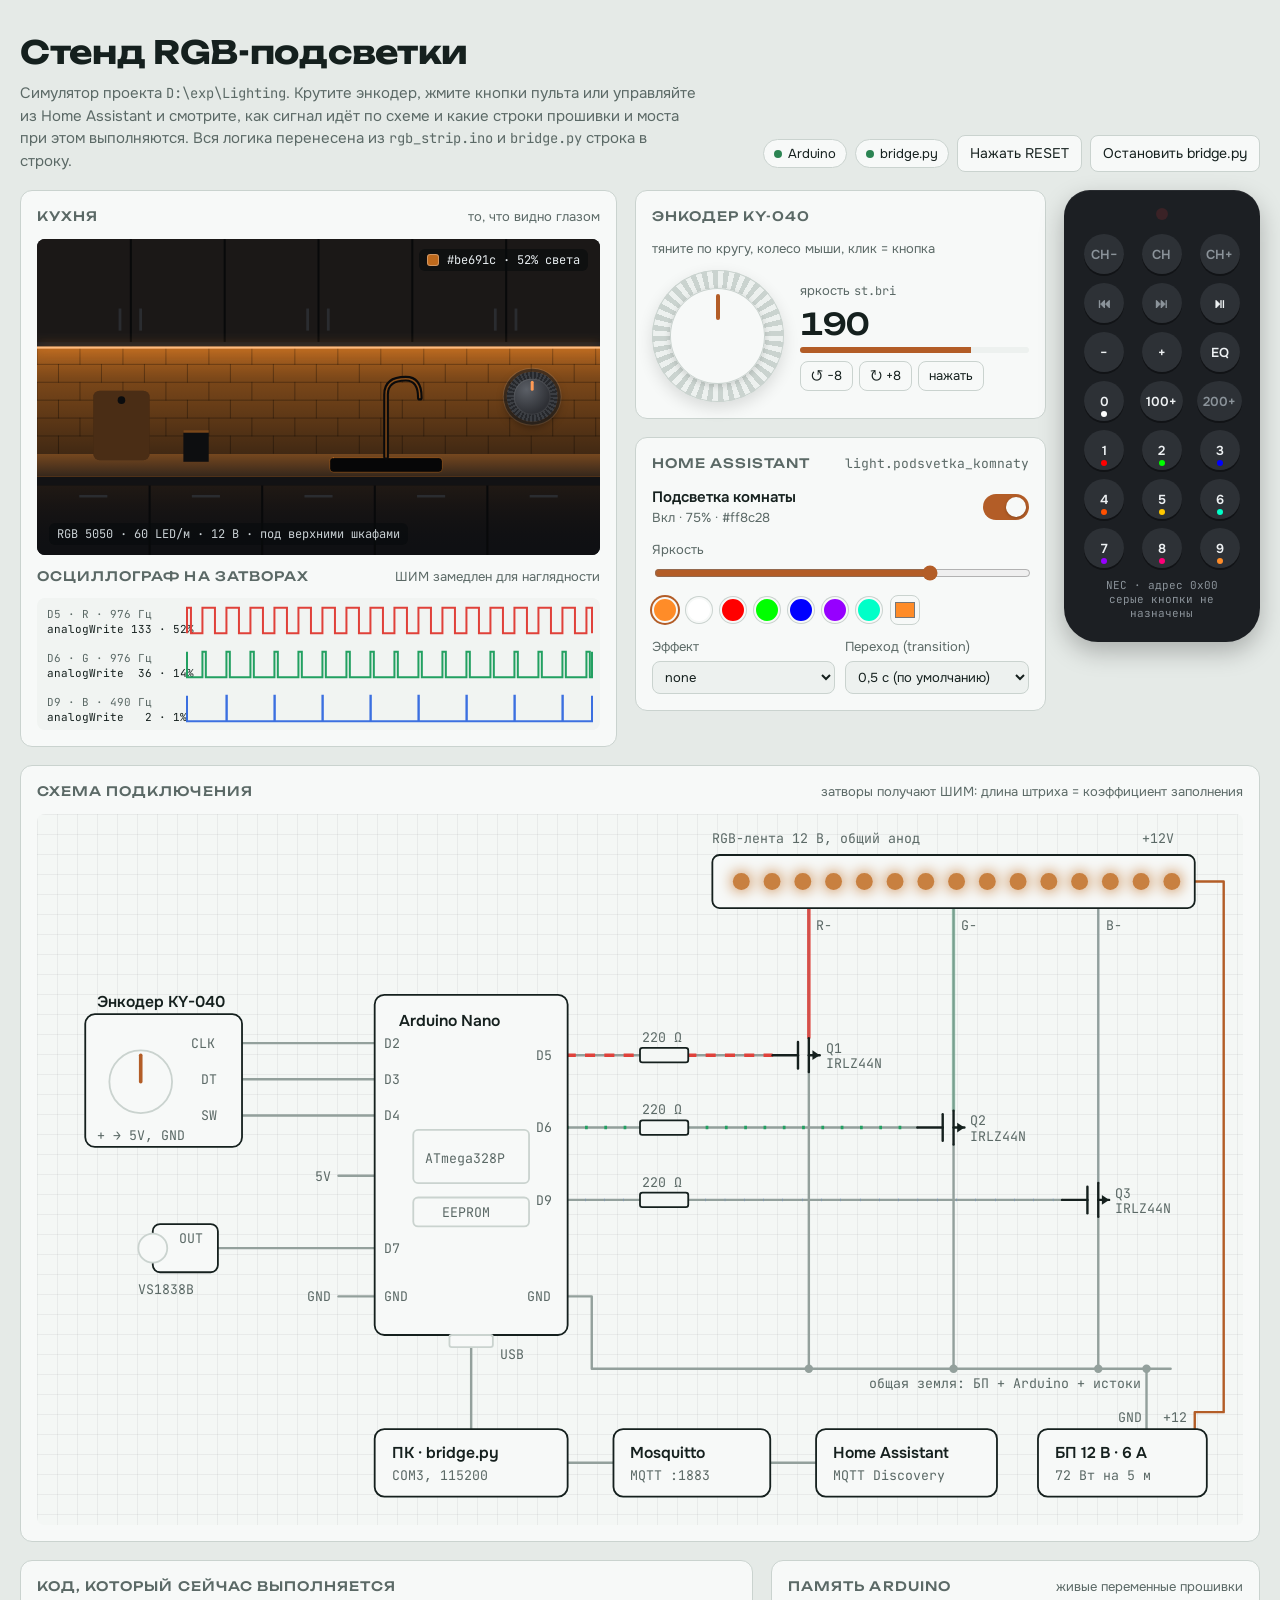
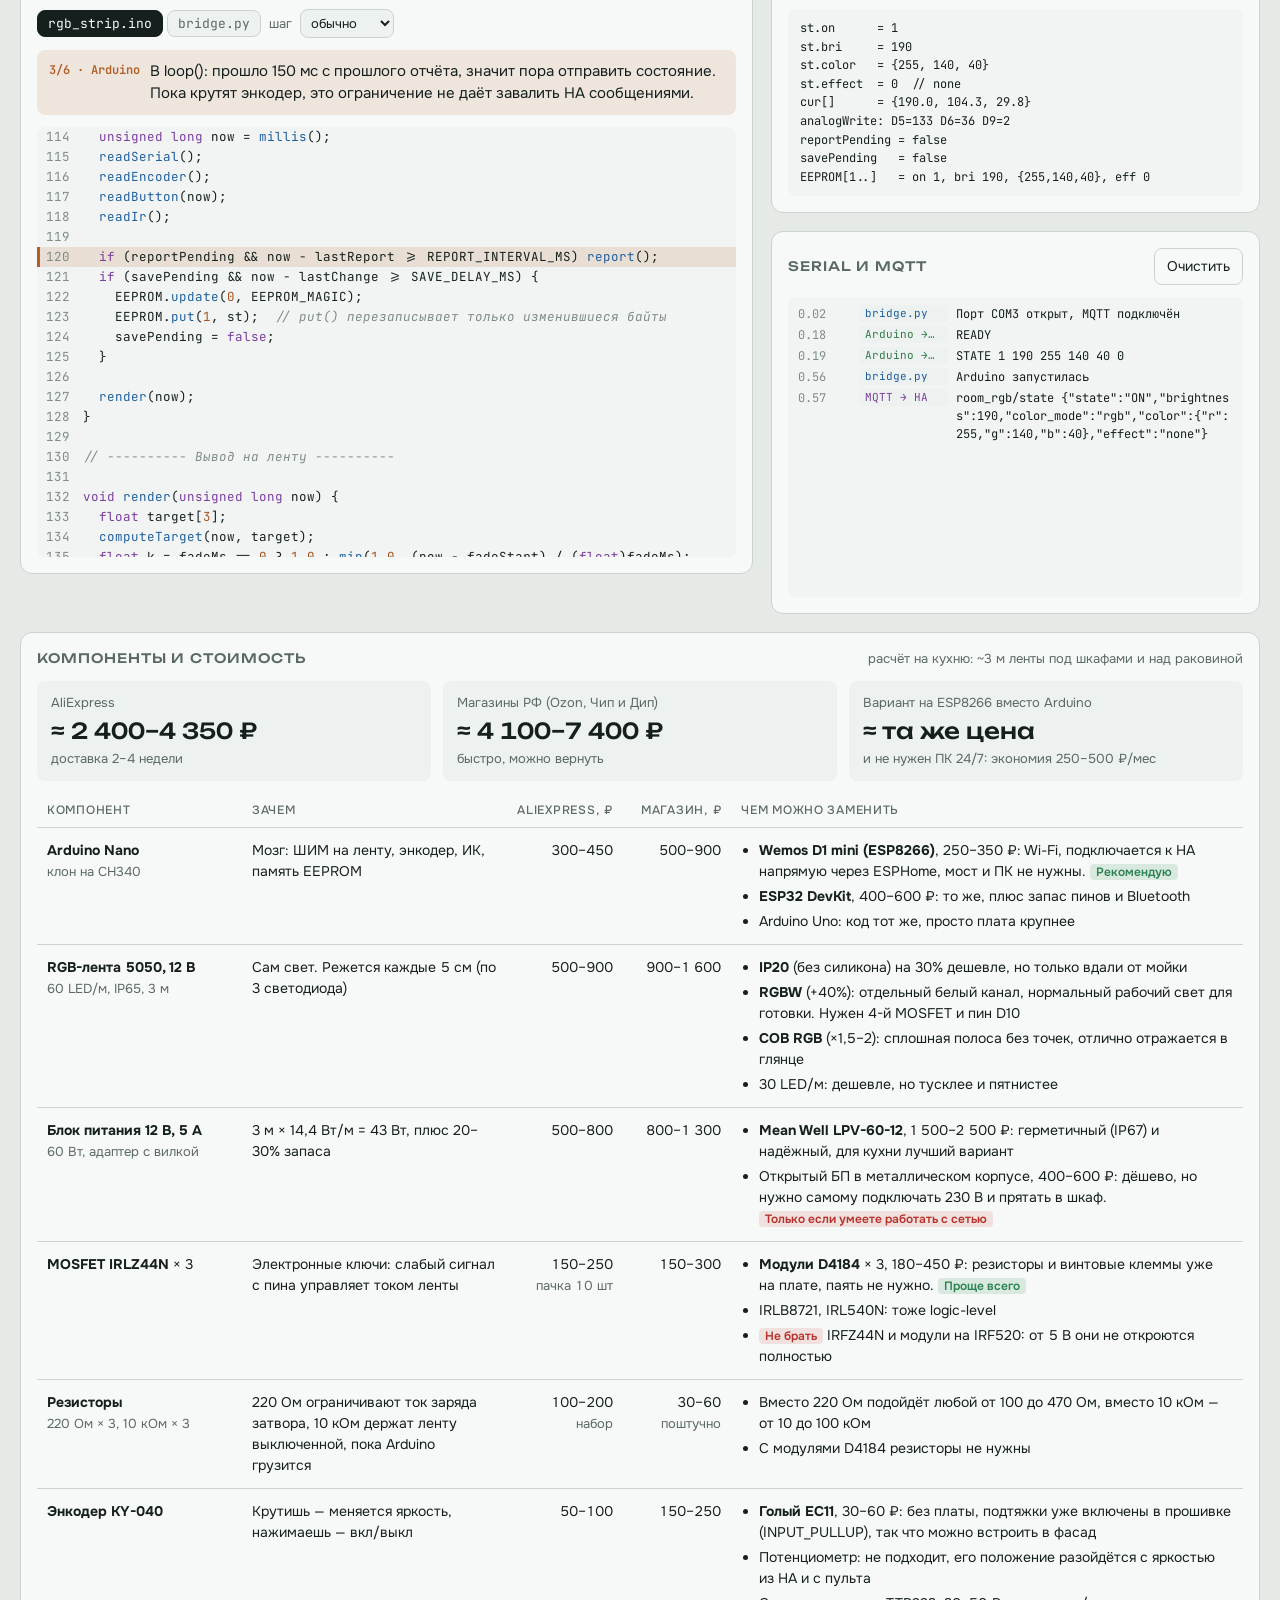
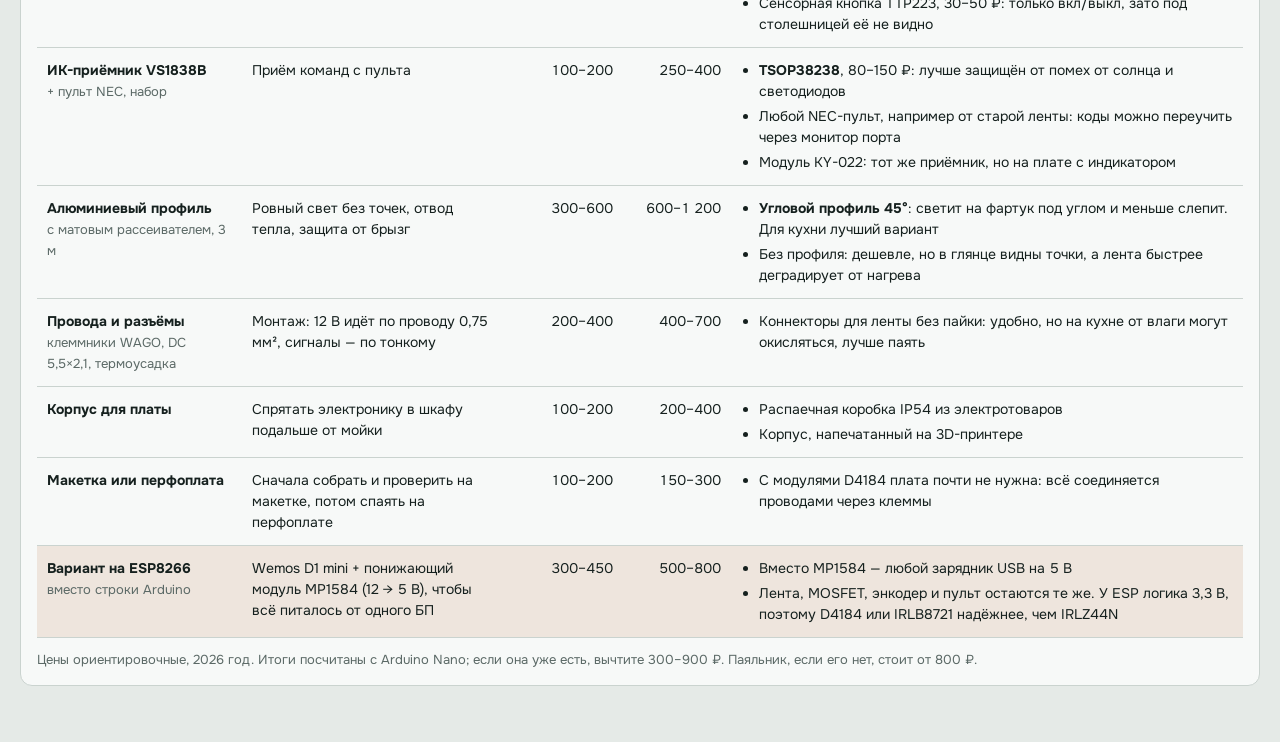
==== docs/index.html @ 3b1596ba "RGB-подсветка кухни: прошивка Arduino, мост в Home Assistant и симулятор - firmware/rgb_strip: 12V R" ====
<!doctype html>
<html lang="ru">
<head>
<meta charset="utf-8">
<meta name="viewport" content="width=device-width, initial-scale=1, viewport-fit=cover">
<meta name="description" content="Интерактивный симулятор: крутите энкодер, жмите ИК-пульт и управляйте из Home Assistant, а на схеме и в коде Arduino видно, что происходит.">
<meta property="og:type" content="website">
<meta property="og:site_name" content="Home Lighting">
<meta property="og:title" content="Стенд RGB-подсветки кухни">
<meta property="og:description" content="Интерактивный симулятор: крутите энкодер, жмите ИК-пульт и управляйте из Home Assistant, а на схеме и в коде Arduino видно, что происходит.">
<meta property="og:url" content="https://j0k.github.io/Home_Lighting/">
<meta property="og:image" content="https://j0k.github.io/Home_Lighting/preview.png">
<meta property="og:image:width" content="1200">
<meta property="og:image:height" content="630">
<meta property="og:locale" content="ru_RU">
<meta name="twitter:card" content="summary_large_image">
<meta name="twitter:image" content="https://j0k.github.io/Home_Lighting/preview.png">
<link rel="icon" href="data:image/svg+xml,%3Csvg xmlns='http://www.w3.org/2000/svg' viewBox='0 0 32 32'%3E%3Crect width='32' height='32' rx='7' fill='%23131417'/%3E%3Crect x='4' y='13' width='24' height='4' rx='2' fill='%23ff9a55'/%3E%3C/svg%3E">
<style>
  html { color-scheme: light dark; }
  body { margin: 0; }
  img { max-width: 100%; }
  [hidden] { display: none !important; }
</style>
<title>Стенд RGB-подсветки</title>
<link rel="preconnect" href="https://fonts.googleapis.com">
<link rel="preconnect" href="https://fonts.gstatic.com" crossorigin>
<link rel="stylesheet" href="https://fonts.googleapis.com/css2?family=Unbounded:wght@500;700&family=Onest:wght@400;500;600&family=JetBrains+Mono:wght@400;600&display=swap">
<style>
:root {
  --bg: #E5EAE7; --surface: #F7F9F8; --surface-2: #EDF1EF; --ink: #15201E; --muted: #5B6966;
  --line: #CAD3CF; --accent: #B35D27; --accent-soft: rgba(179, 93, 39, .13); --wire: #93A09C;
  --sch-bg: #F4F7F5; --grid: rgba(21, 32, 30, .055); --code-bg: #F1F4F2; --hl: rgba(179, 93, 39, .15);
  --ok: #2B8452; --bad: #B8322C;
  --t-k: #7A3E9D; --t-s: #2F7A4A; --t-n: #A5541F; --t-c: #7F8C89; --t-f: #1F5F9E; --t-p: #9C3D6B;
  --r: #E0413A; --g: #22A061; --b: #3B6FE0;
  --display: "Unbounded", "Segoe UI", system-ui, sans-serif;
  --body: "Onest", "Segoe UI", system-ui, sans-serif;
  --mono: "JetBrains Mono", "Cascadia Mono", Consolas, monospace;
}
@media (prefers-color-scheme: dark) {
  :root:not([data-theme="light"]) {
    --bg: #0C1211; --surface: #131B1A; --surface-2: #19231F; --ink: #DCE6E3; --muted: #8B9A96;
    --line: #26322F; --accent: #E38B51; --accent-soft: rgba(227, 139, 81, .15); --wire: #55635F;
    --sch-bg: #101716; --grid: rgba(220, 230, 227, .045); --code-bg: #0E1514; --hl: rgba(227, 139, 81, .17);
    --ok: #4CC17F; --bad: #F06A60;
    --t-k: #C792EA; --t-s: #9CCB8A; --t-n: #F0A36B; --t-c: #6B7A76; --t-f: #82AAFF; --t-p: #E88AB4;
  }
}
:root[data-theme="dark"] {
  --bg: #0C1211; --surface: #131B1A; --surface-2: #19231F; --ink: #DCE6E3; --muted: #8B9A96;
  --line: #26322F; --accent: #E38B51; --accent-soft: rgba(227, 139, 81, .15); --wire: #55635F;
  --sch-bg: #101716; --grid: rgba(220, 230, 227, .045); --code-bg: #0E1514; --hl: rgba(227, 139, 81, .17);
  --ok: #4CC17F; --bad: #F06A60;
  --t-k: #C792EA; --t-s: #9CCB8A; --t-n: #F0A36B; --t-c: #6B7A76; --t-f: #82AAFF; --t-p: #E88AB4;
}

* { box-sizing: border-box; }
body { background: var(--bg); color: var(--ink); font: 15px/1.5 var(--body); }
.wrap { max-width: 1320px; margin: 0 auto; padding-inline: 20px; padding-block: 28px 56px; display: grid; gap: 18px; }
h1, h2 { font-family: var(--display); font-weight: 700; margin: 0; text-wrap: balance; letter-spacing: -.01em; }
h1 { font-size: clamp(22px, 3vw, 32px); }
h2 { font-size: 13px; font-weight: 500; letter-spacing: .08em; text-transform: uppercase; color: var(--muted); }
p { margin: 0; }
code, .mono { font-family: var(--mono); font-size: .92em; }
button, select, input { font: inherit; color: inherit; }
:focus-visible { outline: 2px solid var(--accent); outline-offset: 2px; }

header.top { display: flex; flex-wrap: wrap; align-items: end; justify-content: space-between; gap: 14px 24px; }
header.top .lead { max-width: 68ch; color: var(--muted); margin-top: 6px; }
.toolbar { display: flex; flex-wrap: wrap; gap: 8px; align-items: center; }
.btn { background: var(--surface); border: 1px solid var(--line); border-radius: 8px; padding: 7px 12px; cursor: pointer; font-size: 14px; }
.btn:hover { border-color: var(--accent); }
.chip { display: inline-flex; align-items: center; gap: 6px; font-size: 13px; padding: 4px 10px; border-radius: 99px; background: var(--surface); border: 1px solid var(--line); }
.dot { width: 8px; height: 8px; border-radius: 50%; background: var(--ok); }
.chip.off .dot { background: var(--bad); }

.panel { background: var(--surface); border: 1px solid var(--line); border-radius: 12px; padding: 16px; display: grid; gap: 12px; align-content: start; min-width: 0; }
.panel-head { display: flex; justify-content: space-between; align-items: baseline; gap: 12px; flex-wrap: wrap; }
.hint { font-size: 13px; color: var(--muted); }

.row1 { display: grid; grid-template-columns: minmax(0, 1.45fr) minmax(0, 1fr) 196px; gap: 18px; align-items: start; }
.stack { display: grid; gap: 18px; min-width: 0; }

/* Комната */
.room { position: relative; border-radius: 8px; overflow: hidden; background: #0b0d10; aspect-ratio: 16 / 9; max-width: 100%; }
.room canvas { width: 100%; height: 100%; display: block; }
.room .tag { position: absolute; left: 12px; bottom: 10px; font: 12px var(--mono); color: #c9d0d4; background: rgba(8, 10, 12, .6); padding: 3px 8px; border-radius: 6px; }
.room .val { position: absolute; right: 12px; top: 10px; font: 12px var(--mono); color: #e7ecef; background: rgba(8, 10, 12, .6); padding: 3px 8px; border-radius: 6px; display: flex; gap: 8px; align-items: center; }
.room .sw { width: 12px; height: 12px; border-radius: 3px; border: 1px solid rgba(255,255,255,.3); }
.scope { width: 100%; height: 132px; display: block; border-radius: 8px; background: var(--code-bg); }

/* Энкодер */
.enc { display: grid; grid-template-columns: auto 1fr; gap: 16px; align-items: center; }
.knob { width: 132px; height: 132px; border-radius: 50%; position: relative; cursor: grab; touch-action: none; user-select: none;
  background: repeating-conic-gradient(from 0deg, var(--surface-2) 0 5deg, var(--line) 5deg 10deg);
  box-shadow: inset 0 0 0 1px var(--line), 0 6px 16px rgba(0,0,0,.12); }
.knob:active { cursor: grabbing; }
.knob .cap { position: absolute; inset: 14%; border-radius: 50%; background: var(--surface); box-shadow: inset 0 0 0 1px var(--line), 0 2px 6px rgba(0,0,0,.15); }
.knob .notch { position: absolute; left: 50%; top: 18%; width: 4px; height: 20%; margin-left: -2px; border-radius: 2px; background: var(--accent); }
.knob .rot { position: absolute; inset: 0; transition: transform 60ms linear; }
.knob.pressed .cap { transform: scale(.95); }
/* Ручка на сцене: металлическая, на фартуке справа */
.knob.scene { position: absolute; left: 88%; top: 50%; width: clamp(44px, 9%, 76px); height: auto; aspect-ratio: 1; transform: translate(-50%, -50%);
  background: repeating-conic-gradient(from 0deg, #3b3e43 0 5deg, #26282c 5deg 10deg);
  box-shadow: 0 0 0 3px rgba(12, 13, 15, .55), 0 0 0 4px rgba(255, 255, 255, .1), 0 4px 10px rgba(0, 0, 0, .5); }
.knob.scene .cap { background: radial-gradient(circle at 35% 30%, #5b5f66, #2e3035 70%); box-shadow: inset 0 0 0 1px rgba(255, 255, 255, .08); }
.knob.scene .notch { width: 3px; margin-left: -1.5px; background: #ff9a55; }
.knob.scene:hover { box-shadow: 0 0 0 3px rgba(12, 13, 15, .55), 0 0 0 4px rgba(255, 154, 85, .5), 0 4px 10px rgba(0, 0, 0, .5); }
.enc-read { display: grid; gap: 8px; }
.big { font-family: var(--display); font-size: 30px; font-weight: 500; font-variant-numeric: tabular-nums; line-height: 1; }
.bar { height: 6px; border-radius: 3px; background: var(--surface-2); overflow: hidden; }
.bar i { display: block; height: 100%; background: var(--accent); width: 50%; transition: width .12s; }
.enc-btns { display: flex; gap: 6px; flex-wrap: wrap; }
.enc-btns .btn { padding: 4px 10px; font-size: 13px; }

/* Home Assistant */
.ha { position: relative; }
.ha-row { display: flex; align-items: center; justify-content: space-between; gap: 12px; }
.ha-name { font-weight: 600; }
.ha-sub { font-size: 13px; color: var(--muted); }
.toggle { width: 46px; height: 26px; border-radius: 13px; background: var(--line); border: 0; position: relative; cursor: pointer; flex: none; }
.toggle::after { content: ""; position: absolute; top: 3px; left: 3px; width: 20px; height: 20px; border-radius: 50%; background: var(--surface); transition: transform .15s; box-shadow: 0 1px 3px rgba(0,0,0,.25); }
.toggle[aria-checked="true"] { background: var(--accent); }
.toggle[aria-checked="true"]::after { transform: translateX(20px); }
input[type=range] { width: 100%; accent-color: var(--accent); }
.swatches { display: flex; flex-wrap: wrap; gap: 8px; align-items: center; }
.swatch { width: 26px; height: 26px; border-radius: 50%; border: 2px solid var(--surface); box-shadow: 0 0 0 1px var(--line); cursor: pointer; padding: 0; }
.swatch.sel { box-shadow: 0 0 0 2px var(--accent); }
input[type=color] { width: 30px; height: 30px; border: 1px solid var(--line); border-radius: 8px; background: var(--surface); padding: 2px; cursor: pointer; }
.ha-grid { display: grid; grid-template-columns: 1fr 1fr; gap: 10px; }
.field { display: grid; gap: 4px; font-size: 13px; color: var(--muted); }
.field select { background: var(--surface-2); border: 1px solid var(--line); border-radius: 8px; padding: 6px 8px; color: var(--ink); }
.offline { position: absolute; inset: 0; border-radius: 12px; background: color-mix(in srgb, var(--surface) 82%, transparent); display: grid; place-items: center; text-align: center; padding: 20px; font-weight: 500; }

/* Пульт */
.remote { background: #1c1f23; border-radius: 26px 26px 34px 34px; padding: 18px 16px 22px; display: grid; gap: 10px; box-shadow: 0 10px 24px rgba(0,0,0,.25), inset 0 1px 0 rgba(255,255,255,.06); color: #e8ecef; }
.remote .ir-led { width: 12px; height: 12px; border-radius: 50%; background: #3a2226; margin: 0 auto 4px; transition: background .05s; }
.remote .ir-led.on { background: #ff5a6e; box-shadow: 0 0 10px #ff5a6e; }
.keys { display: grid; grid-template-columns: repeat(3, 1fr); gap: 9px; }
.key { height: 40px; border-radius: 50%; aspect-ratio: 1; margin: 0 auto; border: 0; background: #2d3136; color: #eef1f3; cursor: pointer; font: 600 13px var(--body); display: grid; place-items: center; position: relative; touch-action: none; user-select: none; box-shadow: 0 2px 0 #111316; }
.key:active, .key.down { transform: translateY(1px); box-shadow: 0 1px 0 #111316; background: #3a3f45; }
.key.unmapped { color: #8b939a; }
.key .pc { position: absolute; bottom: 4px; width: 6px; height: 6px; border-radius: 50%; }
.remote .label { text-align: center; font: 11px var(--mono); color: #8b939a; }

/* Схема */
.sch-wrap { overflow-x: auto; border-radius: 8px; background: var(--sch-bg); background-image: linear-gradient(var(--grid) 1px, transparent 1px), linear-gradient(90deg, var(--grid) 1px, transparent 1px); background-size: 20px 20px; }
.sch-wrap svg { display: block; width: 100%; min-width: 820px; height: auto; }
svg text { font-family: var(--mono); fill: var(--ink); }
svg .lbl { font-size: 11px; fill: var(--muted); }
svg .ttl { font-family: var(--body); font-size: 13px; font-weight: 600; fill: var(--ink); }
svg .box { fill: var(--surface); stroke: var(--line); stroke-width: 1.5; }
svg .box-strong { fill: var(--surface); stroke: var(--ink); stroke-width: 1.5; }
svg .wire { fill: none; stroke: var(--wire); stroke-width: 2; stroke-linecap: round; stroke-linejoin: round; }
svg .sym { fill: none; stroke: var(--ink); stroke-width: 2; stroke-linecap: round; }
svg .sig { fill: none; stroke-width: 3; stroke-linecap: butt; stroke-linejoin: round; }
svg .jn { fill: var(--wire); }
svg .res { fill: var(--sch-bg); stroke: var(--ink); stroke-width: 1.5; }
svg .rail12 { stroke: var(--accent); }
svg #eeprom rect { transition: fill .3s; }
svg #eeprom.flash rect { fill: var(--accent-soft); stroke: var(--accent); }
.irb path { fill: none; stroke: #ff5a6e; stroke-width: 2; opacity: 0; }
.irb.go path { animation: irwave .5s ease-out; }
.irb.go path:nth-child(2) { animation-delay: .08s; }
.irb.go path:nth-child(3) { animation-delay: .16s; }
@keyframes irwave { 0% { opacity: 0; transform: translateX(-12px); } 30% { opacity: 1; } 100% { opacity: 0; transform: translateX(6px); } }

/* Код и журнал */
.row3 { display: grid; grid-template-columns: minmax(0, 1.5fr) minmax(0, 1fr); gap: 18px; align-items: start; }
.tabs { display: flex; gap: 4px; }
.tab { border: 1px solid var(--line); background: var(--surface-2); border-radius: 8px; padding: 4px 10px; font: 13px var(--mono); cursor: pointer; }
.tab[aria-selected="true"] { background: var(--ink); color: var(--surface); border-color: var(--ink); }
.step { display: grid; grid-template-columns: auto 1fr; gap: 10px; align-items: start; background: var(--accent-soft); border-radius: 8px; padding: 10px 12px; min-height: 64px; }
.step .n { font: 600 12px var(--mono); color: var(--accent); white-space: nowrap; padding-top: 2px; }
.step .t { max-width: 70ch; }
.code { position: relative; height: 430px; overflow: auto; background: var(--code-bg); border-radius: 8px; font: 12.5px/1.6 var(--mono); padding-block: 8px; }
.code .ln-row { display: grid; grid-template-columns: 3.4em 1fr; white-space: pre; padding-right: 12px; border-left: 3px solid transparent; }
.code .ln-row.hl { background: var(--hl); border-left-color: var(--accent); }
.code .ln { color: var(--t-c); text-align: right; padding-right: 1em; user-select: none; }
.t-k { color: var(--t-k); } .t-s { color: var(--t-s); } .t-n { color: var(--t-n); } .t-c { color: var(--t-c); font-style: italic; } .t-f { color: var(--t-f); } .t-p { color: var(--t-p); }
.mem { font: 12px/1.55 var(--mono); background: var(--code-bg); border-radius: 8px; padding: 10px 12px; white-space: pre-wrap; overflow-x: auto; }
.log { height: 300px; overflow: auto; font: 12px/1.5 var(--mono); background: var(--code-bg); border-radius: 8px; padding: 8px 10px; display: flex; flex-direction: column; gap: 3px; }
.log .e { display: grid; grid-template-columns: 4.4em 7.4em 1fr; gap: 8px; }
.log .tm { color: var(--t-c); font-variant-numeric: tabular-nums; }
.log .k { font-size: 11px; padding: 0 6px; border-radius: 4px; background: var(--surface-2); color: var(--muted); height: fit-content; white-space: nowrap; overflow: hidden; text-overflow: ellipsis; }
.log .k.ard { color: var(--t-s); } .log .k.pc { color: var(--t-f); } .log .k.mq { color: var(--t-k); } .log .k.fw { color: var(--accent); }
.log .m { word-break: break-all; }
.log .dim { opacity: .5; }
.ctl { display: flex; gap: 8px; align-items: center; font-size: 13px; color: var(--muted); }
.ctl select { background: var(--surface-2); border: 1px solid var(--line); border-radius: 8px; padding: 4px 6px; color: var(--ink); }

/* Компоненты */
.totals { display: grid; grid-template-columns: repeat(auto-fit, minmax(220px, 1fr)); gap: 12px; }
.totals > div { display: grid; gap: 2px; padding: 12px 14px; border-radius: 8px; background: var(--surface-2); }
.totals b { font-family: var(--display); font-weight: 500; font-size: 22px; font-variant-numeric: tabular-nums; }
.parts-scroll { overflow-x: auto; }
.parts table { width: 100%; min-width: 860px; border-collapse: collapse; font-size: 14px; }
.parts th { text-align: left; font-size: 12px; font-weight: 500; letter-spacing: .06em; text-transform: uppercase; color: var(--muted); padding: 8px 10px; border-bottom: 1px solid var(--line); }
.parts td { padding: 12px 10px; border-bottom: 1px solid var(--line); vertical-align: top; }
.parts td:first-child { width: 17%; }
.parts td:nth-child(2) { width: 22%; }
.parts .num { text-align: right; white-space: nowrap; font-variant-numeric: tabular-nums; width: 9%; }
.parts ul { margin: 0; padding-left: 18px; display: grid; gap: 4px; }
.parts tr.sub td { background: var(--accent-soft); }
.parts .ok, .parts .warn { font-size: 12px; font-weight: 600; padding: 0 6px; border-radius: 4px; white-space: nowrap; }
.parts .ok { color: var(--ok); background: color-mix(in srgb, var(--ok) 14%, transparent); }
.parts .warn { color: var(--bad); background: color-mix(in srgb, var(--bad) 12%, transparent); }

@media (max-width: 1100px) {
  .row1 { grid-template-columns: minmax(0, 1fr) 196px; }
  .row1 > .stack:first-child { grid-column: 1 / -1; }
  .row3 { grid-template-columns: minmax(0, 1fr); }
}
@media (max-width: 640px) {
  .row1 { grid-template-columns: minmax(0, 1fr); }
  .remote { max-width: 220px; margin: 0 auto; width: 100%; }
  .enc { grid-template-columns: 1fr; justify-items: center; }
  .log .e { grid-template-columns: 4em 1fr; }
  .log .k { grid-column: 2; }
  .log .m { grid-column: 1 / -1; }
}
@media (prefers-reduced-motion: reduce) {
  .irb.go path { animation: none; }
  .knob .rot, .bar i, .toggle::after { transition: none; }
}
</style>
</head>
<body>


<div class="wrap">
  <header class="top">
    <div>
      <h1>Стенд RGB-подсветки</h1>
      <p class="lead">Симулятор проекта <code>D:\exp\Lighting</code>. Крутите энкодер, жмите кнопки пульта или управляйте из Home Assistant и смотрите, как сигнал идёт по схеме и какие строки прошивки и моста при этом выполняются. Вся логика перенесена из <code>rgb_strip.ino</code> и <code>bridge.py</code> строка в строку.</p>
    </div>
    <div class="toolbar">
      <span class="chip" id="chipArd"><span class="dot"></span>Arduino</span>
      <span class="chip" id="chipBridge"><span class="dot"></span>bridge.py</span>
      <button class="btn" id="btnReset" type="button">Нажать RESET</button>
      <button class="btn" id="btnBridge" type="button">Остановить bridge.py</button>
    </div>
  </header>

  <div class="row1">
    <div class="stack">
      <section class="panel">
        <div class="panel-head"><h2>Кухня</h2><span class="hint">то, что видно глазом</span></div>
        <div class="room">
          <canvas id="room"></canvas>
          <span class="val"><span class="sw" id="roomSw"></span><span id="roomVal">—</span></span>
          <div class="knob scene" id="knobScene" tabindex="0" role="slider" aria-label="Энкодер яркости на кухне" aria-valuemin="1" aria-valuemax="255" aria-valuenow="190" title="Энкодер: крутите или кликните"><div class="rot"><div class="cap"></div><div class="notch"></div></div></div>
          <span class="tag">RGB 5050 · 60 LED/м · 12 В · под верхними шкафами</span>
        </div>
        <div class="panel-head"><h2>Осциллограф на затворах</h2><span class="hint">ШИМ замедлен для наглядности</span></div>
        <canvas class="scope" id="scope"></canvas>
      </section>
    </div>

    <div class="stack">
      <section class="panel">
        <div class="panel-head"><h2>Энкодер KY-040</h2><span class="hint">тяните по кругу, колесо мыши, клик = кнопка</span></div>
        <div class="enc">
          <div class="knob" id="knob" tabindex="0" role="slider" aria-label="Энкодер яркости" aria-valuemin="1" aria-valuemax="255" aria-valuenow="190">
            <div class="rot" id="knobRot"><div class="cap"></div><div class="notch"></div></div>
          </div>
          <div class="enc-read">
            <div class="hint">яркость <code>st.bri</code></div>
            <div class="big" id="briBig">190</div>
            <div class="bar"><i id="briBar"></i></div>
            <div class="enc-btns">
              <button class="btn" type="button" id="encCcw" aria-label="Щелчок против часовой">↺ −8</button>
              <button class="btn" type="button" id="encCw" aria-label="Щелчок по часовой">↻ +8</button>
              <button class="btn" type="button" id="encPress">нажать</button>
            </div>
          </div>
        </div>
      </section>

      <section class="panel ha" id="ha">
        <div class="panel-head"><h2>Home Assistant</h2><span class="hint mono">light.podsvetka_komnaty</span></div>
        <div class="ha-row">
          <div><div class="ha-name">Подсветка комнаты</div><div class="ha-sub" id="haSub">—</div></div>
          <button class="toggle" id="haToggle" role="switch" aria-checked="false" aria-label="Включить подсветку" type="button"></button>
        </div>
        <label class="field" for="haBri">Яркость <input type="range" id="haBri" min="1" max="255" value="190"></label>
        <div class="swatches" id="haSwatches"><input type="color" id="haColor" value="#ff8c28" aria-label="Свой цвет"></div>
        <div class="ha-grid">
          <label class="field" for="haEffect">Эффект
            <select id="haEffect"><option value="none">none</option><option value="rainbow">rainbow</option><option value="breathe">breathe</option></select>
          </label>
          <label class="field" for="haTrans">Переход (transition)
            <select id="haTrans"><option value="">0,5 с (по умолчанию)</option><option value="0">0 с</option><option value="2">2 с</option><option value="5">5 с</option></select>
          </label>
        </div>
        <div class="offline" id="haOffline" hidden>Недоступно: bridge.py не запущен, и MQTT передал «offline» (last will)</div>
      </section>
    </div>

    <div class="remote" aria-label="ИК-пульт">
      <div class="ir-led" id="irLed"></div>
      <div class="keys" id="keys"></div>
      <div class="label">NEC · адрес 0x00<br>серые кнопки не назначены</div>
    </div>
  </div>

  <section class="panel">
    <div class="panel-head"><h2>Схема подключения</h2><span class="hint">затворы получают ШИМ: длина штриха = коэффициент заполнения</span></div>
    <div class="sch-wrap">
      <svg id="sch" viewBox="0 0 1000 590" role="img" aria-label="Схема: Arduino Nano, три MOSFET, RGB-лента, энкодер, ИК-приёмник, ПК, MQTT и Home Assistant">
        <g id="wires"></g>
        <!-- Лента -->
        <rect class="box-strong" x="560" y="34" width="400" height="44" rx="6"/>
        <g id="leds"></g>
        <text class="lbl" x="560" y="24">RGB-лента 12 В, общий анод</text>
        <text class="lbl" x="646" y="96">R−</text><text class="lbl" x="766" y="96">G−</text><text class="lbl" x="886" y="96">B−</text>
        <text class="lbl" x="916" y="24">+12V</text>
        <!-- MOSFET -->
        <g id="mosfets"></g>
        <!-- Arduino -->
        <rect class="box-strong" x="280" y="150" width="160" height="282" rx="8"/>
        <text class="ttl" x="300" y="176">Arduino Nano</text>
        <rect class="box" x="312" y="262" width="96" height="44" rx="4"/>
        <text class="lbl" x="322" y="289">ATmega328P</text>
        <g id="eeprom"><rect class="box" x="312" y="318" width="96" height="24" rx="4"/><text class="lbl" x="336" y="334">EEPROM</text></g>
        <text class="lbl" x="288" y="194">D2</text><text class="lbl" x="288" y="224">D3</text><text class="lbl" x="288" y="254">D4</text>
        <text class="lbl" x="288" y="364">D7</text><text class="lbl" x="288" y="404">GND</text>
        <text class="lbl" x="414" y="204">D5</text><text class="lbl" x="414" y="264">D6</text><text class="lbl" x="414" y="324">D9</text><text class="lbl" x="406" y="404">GND</text>
        <rect class="box" x="342" y="432" width="36" height="10" rx="2"/>
        <text class="lbl" x="384" y="452">USB</text>
        <!-- Энкодер -->
        <rect class="box-strong" x="40" y="166" width="130" height="110" rx="8"/>
        <text class="ttl" x="50" y="160">Энкодер KY-040</text>
        <circle cx="86" cy="222" r="26" class="box"/>
        <g id="schKnob"><line x1="86" y1="222" x2="86" y2="200" stroke="var(--accent)" stroke-width="3" stroke-linecap="round"/></g>
        <text class="lbl" x="128" y="194">CLK</text><text class="lbl" x="136" y="224">DT</text><text class="lbl" x="136" y="254">SW</text>
        <text class="lbl" x="50" y="270">+ → 5V, GND</text>
        <!-- ИК-приёмник -->
        <g class="irb" id="irBeam"><path d="M68 346 q10 14 0 28"/><path d="M58 340 q14 20 0 40"/><path d="M48 334 q18 26 0 52"/></g>
        <rect class="box-strong" x="96" y="340" width="54" height="40" rx="6"/>
        <circle cx="96" cy="360" r="12" class="box"/>
        <text class="lbl" x="84" y="398">VS1838B</text>
        <text class="lbl" x="118" y="356">OUT</text>
        <!-- ПК / MQTT / HA -->
        <rect class="box-strong" x="280" y="510" width="160" height="56" rx="8"/>
        <text class="ttl" x="294" y="534">ПК · bridge.py</text><text class="lbl" x="294" y="552">COM3, 115200</text>
        <rect class="box-strong" x="478" y="510" width="130" height="56" rx="8"/>
        <text class="ttl" x="492" y="534">Mosquitto</text><text class="lbl" x="492" y="552">MQTT :1883</text>
        <rect class="box-strong" x="646" y="510" width="150" height="56" rx="8"/>
        <text class="ttl" x="660" y="534">Home Assistant</text><text class="lbl" x="660" y="552">MQTT Discovery</text>
        <text class="lbl" x="560" y="500" id="mqttText"></text>
        <text class="lbl" x="372" y="482" id="usbText"></text>
        <!-- БП -->
        <rect class="box-strong" x="830" y="510" width="140" height="56" rx="8"/>
        <text class="ttl" x="844" y="534">БП 12 В · 6 А</text><text class="lbl" x="844" y="552">72 Вт на 5 м</text>
        <text class="lbl" x="896" y="504">GND</text><text class="lbl" x="934" y="504">+12</text>
        <g id="packets"></g>
      </svg>
    </div>
  </section>

  <div class="row3">
    <section class="panel">
      <div class="panel-head">
        <h2>Код, который сейчас выполняется</h2>
        <div class="ctl">
          <div class="tabs" role="tablist">
            <button class="tab" role="tab" data-f="ino" aria-selected="true" type="button">rgb_strip.ino</button>
            <button class="tab" role="tab" data-f="py" aria-selected="false" type="button">bridge.py</button>
          </div>
          <label for="speed">шаг</label>
          <select id="speed"><option value="1600">медленно</option><option value="950" selected>обычно</option><option value="450">быстро</option></select>
        </div>
      </div>
      <div class="step"><span class="n" id="stepN">—</span><span class="t" id="stepT">Нажмите что-нибудь: энкодер, пульт или карточку HA.</span></div>
      <div class="code" id="code"></div>
    </section>

    <div class="stack">
      <section class="panel">
        <div class="panel-head"><h2>Память Arduino</h2><span class="hint">живые переменные прошивки</span></div>
        <div class="mem" id="mem"></div>
      </section>
      <section class="panel">
        <div class="panel-head"><h2>Serial и MQTT</h2><button class="btn" id="logClear" type="button">Очистить</button></div>
        <div class="log" id="log" aria-live="polite"></div>
      </section>
    </div>
  </div>
  <section class="panel parts" id="parts">
    <div class="panel-head"><h2>Компоненты и стоимость</h2><span class="hint">расчёт на кухню: ~3 м ленты под шкафами и над раковиной</span></div>
    <div class="totals">
      <div><span class="hint">AliExpress</span><b>≈ 2 400–4 350 ₽</b><span class="hint">доставка 2–4 недели</span></div>
      <div><span class="hint">Магазины РФ (Ozon, Чип и Дип)</span><b>≈ 4 100–7 400 ₽</b><span class="hint">быстро, можно вернуть</span></div>
      <div><span class="hint">Вариант на ESP8266 вместо Arduino</span><b>≈ та же цена</b><span class="hint">и не нужен ПК 24/7: экономия 250–500 ₽/мес</span></div>
    </div>
    <div class="parts-scroll">
      <table>
        <thead><tr><th>Компонент</th><th>Зачем</th><th class="num">AliExpress, ₽</th><th class="num">Магазин, ₽</th><th>Чем можно заменить</th></tr></thead>
        <tbody>
          <tr><td><b>Arduino Nano</b><br><span class="hint">клон на CH340</span></td><td>Мозг: ШИМ на ленту, энкодер, ИК, память EEPROM</td><td class="num">300–450</td><td class="num">500–900</td>
            <td><ul><li><b>Wemos D1 mini (ESP8266)</b>, 250–350 ₽: Wi-Fi, подключается к HA напрямую через ESPHome, мост и ПК не нужны. <span class="ok">Рекомендую</span></li><li><b>ESP32 DevKit</b>, 400–600 ₽: то же, плюс запас пинов и Bluetooth</li><li>Arduino Uno: код тот же, просто плата крупнее</li></ul></td></tr>
          <tr><td><b>RGB-лента 5050, 12 В</b><br><span class="hint">60 LED/м, IP65, 3 м</span></td><td>Сам свет. Режется каждые 5 см (по 3 светодиода)</td><td class="num">500–900</td><td class="num">900–1 600</td>
            <td><ul><li><b>IP20</b> (без силикона) на 30% дешевле, но только вдали от мойки</li><li><b>RGBW</b> (+40%): отдельный белый канал, нормальный рабочий свет для готовки. Нужен 4-й MOSFET и пин D10</li><li><b>COB RGB</b> (×1,5–2): сплошная полоса без точек, отлично отражается в глянце</li><li>30 LED/м: дешевле, но тусклее и пятнистее</li></ul></td></tr>
          <tr><td><b>Блок питания 12 В, 5 А</b><br><span class="hint">60 Вт, адаптер с вилкой</span></td><td>3 м × 14,4 Вт/м = 43 Вт, плюс 20–30% запаса</td><td class="num">500–800</td><td class="num">800–1 300</td>
            <td><ul><li><b>Mean Well LPV-60-12</b>, 1 500–2 500 ₽: герметичный (IP67) и надёжный, для кухни лучший вариант</li><li>Открытый БП в металлическом корпусе, 400–600 ₽: дёшево, но нужно самому подключать 230 В и прятать в шкаф. <span class="warn">Только если умеете работать с сетью</span></li></ul></td></tr>
          <tr><td><b>MOSFET IRLZ44N</b> × 3</td><td>Электронные ключи: слабый сигнал с пина управляет током ленты</td><td class="num">150–250<br><span class="hint">пачка 10 шт</span></td><td class="num">150–300</td>
            <td><ul><li><b>Модули D4184</b> × 3, 180–450 ₽: резисторы и винтовые клеммы уже на плате, паять не нужно. <span class="ok">Проще всего</span></li><li>IRLB8721, IRL540N: тоже logic-level</li><li><span class="warn">Не брать</span> IRFZ44N и модули на IRF520: от 5 В они не откроются полностью</li></ul></td></tr>
          <tr><td><b>Резисторы</b><br><span class="hint">220 Ом × 3, 10 кОм × 3</span></td><td>220 Ом ограничивают ток заряда затвора, 10 кОм держат ленту выключенной, пока Arduino грузится</td><td class="num">100–200<br><span class="hint">набор</span></td><td class="num">30–60<br><span class="hint">поштучно</span></td>
            <td><ul><li>Вместо 220 Ом подойдёт любой от 100 до 470 Ом, вместо 10 кОм — от 10 до 100 кОм</li><li>С модулями D4184 резисторы не нужны</li></ul></td></tr>
          <tr><td><b>Энкодер KY-040</b></td><td>Крутишь — меняется яркость, нажимаешь — вкл/выкл</td><td class="num">50–100</td><td class="num">150–250</td>
            <td><ul><li><b>Голый EC11</b>, 30–60 ₽: без платы, подтяжки уже включены в прошивке (INPUT_PULLUP), так что можно встроить в фасад</li><li>Потенциометр: не подходит, его положение разойдётся с яркостью из HA и с пульта</li><li>Сенсорная кнопка TTP223, 30–50 ₽: только вкл/выкл, зато под столешницей её не видно</li></ul></td></tr>
          <tr><td><b>ИК-приёмник VS1838B</b><br><span class="hint">+ пульт NEC, набор</span></td><td>Приём команд с пульта</td><td class="num">100–200</td><td class="num">250–400</td>
            <td><ul><li><b>TSOP38238</b>, 80–150 ₽: лучше защищён от помех от солнца и светодиодов</li><li>Любой NEC-пульт, например от старой ленты: коды можно переучить через монитор порта</li><li>Модуль KY-022: тот же приёмник, но на плате с индикатором</li></ul></td></tr>
          <tr><td><b>Алюминиевый профиль</b><br><span class="hint">с матовым рассеивателем, 3 м</span></td><td>Ровный свет без точек, отвод тепла, защита от брызг</td><td class="num">300–600</td><td class="num">600–1 200</td>
            <td><ul><li><b>Угловой профиль 45°</b>: светит на фартук под углом и меньше слепит. Для кухни лучший вариант</li><li>Без профиля: дешевле, но в глянце видны точки, а лента быстрее деградирует от нагрева</li></ul></td></tr>
          <tr><td><b>Провода и разъёмы</b><br><span class="hint">клеммники WAGO, DC 5,5×2,1, термоусадка</span></td><td>Монтаж: 12 В идёт по проводу 0,75 мм², сигналы — по тонкому</td><td class="num">200–400</td><td class="num">400–700</td>
            <td><ul><li>Коннекторы для ленты без пайки: удобно, но на кухне от влаги могут окисляться, лучше паять</li></ul></td></tr>
          <tr><td><b>Корпус для платы</b></td><td>Спрятать электронику в шкафу подальше от мойки</td><td class="num">100–200</td><td class="num">200–400</td>
            <td><ul><li>Распаечная коробка IP54 из электротоваров</li><li>Корпус, напечатанный на 3D-принтере</li></ul></td></tr>
          <tr><td><b>Макетка или перфоплата</b></td><td>Сначала собрать и проверить на макетке, потом спаять на перфоплате</td><td class="num">100–200</td><td class="num">150–300</td>
            <td><ul><li>С модулями D4184 плата почти не нужна: всё соединяется проводами через клеммы</li></ul></td></tr>
          <tr class="sub"><td><b>Вариант на ESP8266</b><br><span class="hint">вместо строки Arduino</span></td><td>Wemos D1 mini + понижающий модуль MP1584 (12 → 5 В), чтобы всё питалось от одного БП</td><td class="num">300–450</td><td class="num">500–800</td>
            <td><ul><li>Вместо MP1584 — любой зарядник USB на 5 В</li><li>Лента, MOSFET, энкодер и пульт остаются те же. У ESP логика 3,3 В, поэтому D4184 или IRLB8721 надёжнее, чем IRLZ44N</li></ul></td></tr>
        </tbody>
      </table>
    </div>
    <p class="hint">Цены ориентировочные, 2026 год. Итоги посчитаны с Arduino Nano; если она уже есть, вычтите 300–900 ₽. Паяльник, если его нет, стоит от 800 ₽.</p>
  </section>

</div>

<script>
const SRC = {"ino": "// RGB-лента (12V, общий анод) на Arduino Uno/Nano через 3 N-MOSFET.\n// Управление: энкодер (яркость / вкл-выкл), ИК-пульт, serial-мост к Home Assistant.\n// Состояние хранится здесь и сохраняется в EEPROM, так что пульт и энкодер работают и без ПК.\n//\n// Протокол serial (115200, по одной строке):\n//   мост -> Arduino:  S on bri r g b effect ms   — задать состояние, переход за ms миллисекунд\n//                     ?                          — прислать текущее состояние\n//   Arduino -> мост:  READY                      — после старта\n//                     STATE on bri r g b effect  — при любом изменении (откуда бы оно ни пришло)\n//                     IR протокол адрес команда  — каждый принятый ИК-код (для настройки пульта)\n//\n// Библиотека: IRremote 4.x (Менеджер библиотек -> \"IRremote\" by shirriff, z3t0, ArminJo).\n\n#include <EEPROM.h>\n#include <IRremote.hpp>\n\n// ---------- Пины ----------\n// IRremote занимает Timer2, поэтому ШИМ на 3 и 11 недоступен — используем 5, 6 (Timer0) и 9 (Timer1).\nconst uint8_t PIN_LED[3] = {5, 6, 9};   // R, G, B -> затворы MOSFET\nconst uint8_t PIN_ENC_A = 2;            // CLK энкодера (прерывание)\nconst uint8_t PIN_ENC_B = 3;            // DT энкодера (прерывание)\nconst uint8_t PIN_ENC_BTN = 4;          // SW энкодера\nconst uint8_t PIN_IR = 7;               // OUT ИК-приёмника\n\n// ---------- Настройки ----------\nconst uint8_t ENC_STEP = 8;             // шаг яркости за один щелчок энкодера\nconst uint8_t IR_STEP = 16;             // шаг яркости за одно нажатие +/- на пульте\nconst unsigned long LOCAL_FADE_MS = 300;  // плавность для кнопок и пульта\nconst unsigned long ENC_FADE_MS = 80;     // энкодер — быстрее, чтобы не было «резины»\nconst unsigned long REPORT_INTERVAL_MS = 150;\nconst unsigned long SAVE_DELAY_MS = 3000; // пишем в EEPROM через 3 с после последнего изменения\nconst unsigned long RAINBOW_PERIOD_MS = 20000;\nconst unsigned long BREATHE_PERIOD_MS = 4000;\nconst float GAMMA = 2.2;\n\nenum Effect : uint8_t { NONE = 0, RAINBOW = 1, BREATHE = 2 };\n\n// ---------- ИК-пульт ----------\n// Коды ниже — для типового 21-кнопочного пульта из наборов Arduino (NEC, адрес 0x00).\n// Для другого пульта: откройте Монитор порта, нажимайте кнопки и перепишите адрес и команды\n// из строк \"IR NEC 0x0 0x45\".\nenum Action : uint8_t { A_TOGGLE, A_BRI_UP, A_BRI_DOWN, A_COLOR, A_EFFECT };\nstruct IrKey { uint8_t command; Action action; uint8_t arg; };\n\nconst uint16_t IR_ADDRESS = 0x00;\nconst IrKey IR_KEYS[] = {\n  {0x43, A_TOGGLE,   0},        // >||  вкл/выкл\n  {0x15, A_BRI_UP,   0},        // +    ярче\n  {0x07, A_BRI_DOWN, 0},        // -    темнее\n  {0x09, A_EFFECT,   RAINBOW},  // EQ   радуга\n  {0x19, A_EFFECT,   BREATHE},  // 100+ дыхание\n  {0x16, A_COLOR,    0},        // 0    белый\n  {0x0C, A_COLOR,    1},        // 1    красный\n  {0x18, A_COLOR,    2},        // 2    зелёный\n  {0x5E, A_COLOR,    3},        // 3    синий\n  {0x08, A_COLOR,    4},        // 4    оранжевый\n  {0x1C, A_COLOR,    5},        // 5    жёлтый\n  {0x5A, A_COLOR,    6},        // 6    бирюзовый\n  {0x42, A_COLOR,    7},        // 7    фиолетовый\n  {0x52, A_COLOR,    8},        // 8    розовый\n  {0x4A, A_COLOR,    9},        // 9    тёплый белый\n};\n\nconst uint8_t PRESETS[][3] = {\n  {255, 255, 255}, {255, 0, 0}, {0, 255, 0}, {0, 0, 255}, {255, 80, 0},\n  {255, 200, 0},   {0, 255, 200}, {150, 0, 255}, {255, 0, 120}, {255, 140, 40},\n};\n\n// ---------- Состояние ----------\nstruct State {\n  uint8_t on;\n  uint8_t bri;       // 1..255\n  uint8_t color[3];  // цвет на полной яркости\n  uint8_t effect;\n};\n\nconst uint8_t EEPROM_MAGIC = 0xA7;\nState st = {0, 128, {255, 255, 255}, NONE};\n\nfloat cur[3] = {0, 0, 0};   // то, что сейчас на выходах (до гаммы)\nfloat from[3] = {0, 0, 0};  // откуда идёт плавный переход\nunsigned long fadeStart = 0, fadeMs = 0;\n\nbool reportPending = false, savePending = false;\nunsigned long lastReport = 0, lastChange = 0;\n\nvolatile int8_t encDelta = 0;\n\nchar line[40];\nuint8_t lineLen = 0;\n\nvoid setup() {\n  for (uint8_t i = 0; i < 3; i++) {\n    pinMode(PIN_LED[i], OUTPUT);\n    analogWrite(PIN_LED[i], 0);\n  }\n  pinMode(PIN_ENC_A, INPUT_PULLUP);\n  pinMode(PIN_ENC_B, INPUT_PULLUP);\n  pinMode(PIN_ENC_BTN, INPUT_PULLUP);\n  attachInterrupt(digitalPinToInterrupt(PIN_ENC_A), encoderIsr, CHANGE);\n  attachInterrupt(digitalPinToInterrupt(PIN_ENC_B), encoderIsr, CHANGE);\n\n  IrReceiver.begin(PIN_IR, DISABLE_LED_FEEDBACK);\n  Serial.begin(115200);\n\n  if (EEPROM.read(0) == EEPROM_MAGIC) EEPROM.get(1, st);\n  if (st.bri == 0) st.bri = 1;\n\n  Serial.println(F(\"READY\"));\n  changed(1000, false);  // плавно включиться в сохранённое состояние и сообщить его мосту\n}\n\nvoid loop() {\n  unsigned long now = millis();\n  readSerial();\n  readEncoder();\n  readButton(now);\n  readIr();\n\n  if (reportPending && now - lastReport >= REPORT_INTERVAL_MS) report();\n  if (savePending && now - lastChange >= SAVE_DELAY_MS) {\n    EEPROM.update(0, EEPROM_MAGIC);\n    EEPROM.put(1, st);  // put() перезаписывает только изменившиеся байты\n    savePending = false;\n  }\n\n  render(now);\n}\n\n// ---------- Вывод на ленту ----------\n\nvoid render(unsigned long now) {\n  float target[3];\n  computeTarget(now, target);\n  float k = fadeMs == 0 ? 1.0 : min(1.0, (now - fadeStart) / (float)fadeMs);\n  for (uint8_t i = 0; i < 3; i++) {\n    cur[i] = from[i] + (target[i] - from[i]) * k;\n    analogWrite(PIN_LED[i], (uint8_t)(pow(cur[i] / 255.0, GAMMA) * 255.0 + 0.5));\n  }\n}\n\nvoid computeTarget(unsigned long now, float out[3]) {\n  float scale = st.on ? st.bri / 255.0 : 0.0;\n  if (st.effect == RAINBOW) {\n    hsvToRgb((now % RAINBOW_PERIOD_MS) / (float)RAINBOW_PERIOD_MS, 255.0 * scale, out);\n    return;\n  }\n  if (st.effect == BREATHE) {\n    float phase = (now % BREATHE_PERIOD_MS) / (float)BREATHE_PERIOD_MS;\n    scale *= 0.05 + 0.95 * (1.0 - cos(phase * 2.0 * PI)) / 2.0;\n  }\n  for (uint8_t i = 0; i < 3; i++) out[i] = st.color[i] * scale;\n}\n\nvoid hsvToRgb(float h, float v, float out[3]) {\n  float f = h * 6.0;\n  uint8_t sector = (uint8_t)f % 6;\n  float t = f - (uint8_t)f;\n  float up = v * t, down = v * (1.0 - t);\n  switch (sector) {\n    case 0: out[0] = v;    out[1] = up;   out[2] = 0;    break;\n    case 1: out[0] = down; out[1] = v;    out[2] = 0;    break;\n    case 2: out[0] = 0;    out[1] = v;    out[2] = up;   break;\n    case 3: out[0] = 0;    out[1] = down; out[2] = v;    break;\n    case 4: out[0] = up;   out[1] = 0;    out[2] = v;    break;\n    default: out[0] = v;   out[1] = 0;    out[2] = down; break;\n  }\n}\n\n// Вызывается после любого изменения st: запускает плавный переход, отчёт и отложенное сохранение.\nvoid changed(unsigned long ms, bool save) {\n  for (uint8_t i = 0; i < 3; i++) from[i] = cur[i];\n  fadeStart = millis();\n  fadeMs = ms;\n  reportPending = true;\n  if (save) {\n    savePending = true;\n    lastChange = fadeStart;\n  }\n}\n\nvoid report() {\n  Serial.print(F(\"STATE \"));\n  Serial.print(st.on);\n  Serial.print(' ');\n  Serial.print(st.bri);\n  for (uint8_t i = 0; i < 3; i++) {\n    Serial.print(' ');\n    Serial.print(st.color[i]);\n  }\n  Serial.print(' ');\n  Serial.println(st.effect);\n  reportPending = false;\n  lastReport = millis();\n}\n\nvoid stepBrightness(int delta, unsigned long ms) {\n  if (!st.on) {\n    st.on = 1;  // покрутили/нажали «ярче» на выключенной ленте — включаем\n  } else {\n    st.bri = constrain((int)st.bri + delta, 1, 255);\n  }\n  changed(ms, true);\n}\n\n// ---------- Энкодер ----------\n\nvoid encoderIsr() {\n  static const int8_t TABLE[16] = {0, -1, 1, 0, 1, 0, 0, -1, -1, 0, 0, 1, 0, 1, -1, 0};\n  static uint8_t prev = 3;\n  static int8_t acc = 0;\n  uint8_t s = (digitalRead(PIN_ENC_A) << 1) | digitalRead(PIN_ENC_B);\n  acc += TABLE[(prev << 2) | s];\n  prev = s;\n  if (s == 3) {  // энкодер в фиксированном положении (щелчок)\n    if (acc >= 2) encDelta++;\n    else if (acc <= -2) encDelta--;\n    acc = 0;\n  }\n}\n\nvoid readEncoder() {\n  noInterrupts();\n  int8_t d = encDelta;\n  encDelta = 0;\n  interrupts();\n  // Если яркость меняется «не в ту сторону» — поменяйте местами провода CLK и DT.\n  if (d != 0) stepBrightness(d * ENC_STEP, ENC_FADE_MS);\n}\n\nvoid readButton(unsigned long now) {\n  static bool lastStable = HIGH, lastRead = HIGH;\n  static unsigned long changedAt = 0;\n  bool r = digitalRead(PIN_ENC_BTN);\n  if (r != lastRead) {\n    lastRead = r;\n    changedAt = now;\n  }\n  if (now - changedAt > 30 && r != lastStable) {\n    lastStable = r;\n    if (r == LOW) {\n      st.on = !st.on;\n      changed(LOCAL_FADE_MS, true);\n    }\n  }\n}\n\n// ---------- ИК ----------\n\nvoid readIr() {\n  if (!IrReceiver.decode()) return;\n  IRData &d = IrReceiver.decodedIRData;\n  bool repeat = d.flags & IRDATA_FLAGS_IS_REPEAT;\n\n  if (!repeat) {\n    Serial.print(F(\"IR \"));\n    Serial.print(getProtocolString(d.protocol));\n    Serial.print(F(\" 0x\"));\n    Serial.print(d.address, HEX);\n    Serial.print(F(\" 0x\"));\n    Serial.println(d.command, HEX);\n  }\n\n  if (d.address == IR_ADDRESS) {\n    for (const IrKey &k : IR_KEYS) {\n      if (k.command != d.command) continue;\n      // Удержание кнопки обрабатываем только для яркости, иначе вкл/выкл «дребезжит».\n      if (repeat && k.action != A_BRI_UP && k.action != A_BRI_DOWN) break;\n      handleAction(k);\n      break;\n    }\n  }\n  IrReceiver.resume();\n}\n\nvoid handleAction(const IrKey &k) {\n  switch (k.action) {\n    case A_TOGGLE:\n      st.on = !st.on;\n      break;\n    case A_BRI_UP:\n      stepBrightness(IR_STEP, LOCAL_FADE_MS);\n      return;\n    case A_BRI_DOWN:\n      stepBrightness(-IR_STEP, LOCAL_FADE_MS);\n      return;\n    case A_COLOR:\n      memcpy(st.color, PRESETS[k.arg], 3);\n      st.effect = NONE;\n      st.on = 1;\n      break;\n    case A_EFFECT:\n      st.effect = st.effect == k.arg ? NONE : k.arg;  // повторное нажатие выключает эффект\n      st.on = 1;\n      break;\n  }\n  changed(LOCAL_FADE_MS, true);\n}\n\n// ---------- Serial ----------\n\nvoid readSerial() {\n  while (Serial.available()) {\n    char c = Serial.read();\n    if (c == '\\r') continue;\n    if (c == '\\n') {\n      line[lineLen] = '\\0';\n      if (lineLen > 0) handleCommand(line);\n      lineLen = 0;\n    } else if (lineLen < sizeof(line) - 1) {\n      line[lineLen++] = c;\n    }\n  }\n}\n\nvoid handleCommand(const char *cmd) {\n  int on, bri, r, g, b, eff;\n  unsigned long ms;\n\n  if (cmd[0] == '?') {\n    report();\n  } else if (cmd[0] == 'S' &&\n             sscanf(cmd + 1, \"%d %d %d %d %d %d %lu\", &on, &bri, &r, &g, &b, &eff, &ms) == 7) {\n    st.on = on ? 1 : 0;\n    st.bri = constrain(bri, 1, 255);\n    st.color[0] = constrain(r, 0, 255);\n    st.color[1] = constrain(g, 0, 255);\n    st.color[2] = constrain(b, 0, 255);\n    st.effect = (eff == RAINBOW || eff == BREATHE) ? eff : NONE;\n    changed(ms, true);\n  } else {\n    Serial.print(F(\"ERR \"));\n    Serial.println(cmd);\n  }\n}\n", "py": "\"\"\"Мост Arduino (serial) <-> Home Assistant (MQTT) для RGB-ленты.\n\nСостоянием владеет Arduino (её ещё крутят энкодером и переключают пультом), поэтому мост\nтолько пересылает команды из HA и публикует то, что Arduino присылает в строках STATE.\nСущность light появляется в HA сама через MQTT Discovery.\n\"\"\"\n\nimport argparse\nimport json\nimport logging\nimport threading\nimport time\n\nimport paho.mqtt.client as mqtt\nimport serial\n\nEFFECTS = {\"none\": 0, \"rainbow\": 1, \"breathe\": 2}\nEFFECT_NAMES = {v: k for k, v in EFFECTS.items()}\nDEFAULT_TRANSITION_S = 0.5\nHA_STATUS_TOPIC = \"homeassistant/status\"\n\nlog = logging.getLogger(\"bridge\")\n\n\nclass Bridge:\n    def __init__(self, args):\n        self.args = args\n        self.state = None  # последнее STATE от Arduino; None — Arduino не на связи\n        self.ser = None\n        self.ser_lock = threading.Lock()\n\n        self.mqtt = mqtt.Client(mqtt.CallbackAPIVersion.VERSION2, client_id=f\"{args.id}-bridge\")\n        if args.mqtt_user:\n            self.mqtt.username_pw_set(args.mqtt_user, args.mqtt_password)\n        self.mqtt.will_set(self.topic(\"availability\"), \"offline\", retain=True)\n        self.mqtt.on_connect = self.on_connect\n        self.mqtt.on_message = self.on_message\n\n    def topic(self, suffix):\n        return f\"{self.args.id}/{suffix}\"\n\n    # ---------- MQTT ----------\n\n    def on_connect(self, client, userdata, flags, reason_code, properties):\n        if reason_code.is_failure:\n            log.error(\"MQTT: не удалось подключиться: %s\", reason_code)\n            return\n        log.info(\"MQTT: подключено\")\n        client.subscribe(self.topic(\"set\"))\n        client.subscribe(HA_STATUS_TOPIC)\n        self.publish_discovery()\n        self.publish_state()\n\n    def on_message(self, client, userdata, msg):\n        payload = msg.payload.decode(errors=\"ignore\")\n        if msg.topic == HA_STATUS_TOPIC:\n            if payload == \"online\":  # HA перезапустился — напомним о себе\n                self.publish_discovery()\n                self.publish_state()\n            return\n        try:\n            self.handle_command(json.loads(payload))\n        except (ValueError, KeyError, TypeError) as e:\n            log.warning(\"Не разобрал команду %r: %s\", payload, e)\n\n    def publish_discovery(self):\n        config = {\n            \"name\": None,  # имя сущности = имя устройства\n            \"unique_id\": f\"{self.args.id}_light\",\n            \"schema\": \"json\",\n            \"command_topic\": self.topic(\"set\"),\n            \"state_topic\": self.topic(\"state\"),\n            \"availability_topic\": self.topic(\"availability\"),\n            \"brightness\": True,\n            \"supported_color_modes\": [\"rgb\"],\n            \"effect\": True,\n            \"effect_list\": list(EFFECTS),\n            \"device\": {\n                \"identifiers\": [self.args.id],\n                \"name\": self.args.name,\n                \"manufacturer\": \"DIY\",\n                \"model\": \"Arduino RGB strip\",\n            },\n        }\n        self.mqtt.publish(f\"homeassistant/light/{self.args.id}/config\", json.dumps(config), retain=True)\n\n    def publish_state(self):\n        online = self.state is not None\n        self.mqtt.publish(self.topic(\"availability\"), \"online\" if online else \"offline\", retain=True)\n        if not online:\n            return\n        s = self.state\n        r, g, b = s[\"color\"]\n        payload = {\n            \"state\": \"ON\" if s[\"on\"] else \"OFF\",\n            \"brightness\": s[\"bri\"],\n            \"color_mode\": \"rgb\",\n            \"color\": {\"r\": r, \"g\": g, \"b\": b},\n            \"effect\": EFFECT_NAMES.get(s[\"effect\"], \"none\"),\n        }\n        self.mqtt.publish(self.topic(\"state\"), json.dumps(payload), retain=True)\n\n    def handle_command(self, cmd):\n        if self.state is None:\n            log.warning(\"Arduino не на связи, команда пропущена: %s\", cmd)\n            return\n        s = {**self.state, \"color\": list(self.state[\"color\"])}\n        if \"state\" in cmd:\n            s[\"on\"] = cmd[\"state\"] == \"ON\"\n        if \"brightness\" in cmd:\n            s[\"bri\"] = max(1, min(255, int(cmd[\"brightness\"])))\n        if \"color\" in cmd:\n            s[\"color\"] = [max(0, min(255, int(cmd[\"color\"][k]))) for k in \"rgb\"]\n            s[\"effect\"] = 0\n        if \"effect\" in cmd:\n            s[\"effect\"] = EFFECTS.get(cmd[\"effect\"], 0)\n        ms = int(float(cmd.get(\"transition\", DEFAULT_TRANSITION_S)) * 1000)\n        r, g, b = s[\"color\"]\n        # Состояние в HA обновится, когда Arduino подтвердит его строкой STATE.\n        self.send(f\"S {int(s['on'])} {s['bri']} {r} {g} {b} {s['effect']} {ms}\")\n\n    # ---------- Serial ----------\n\n    def send(self, line):\n        with self.ser_lock:\n            if self.ser is None:\n                log.warning(\"Порт закрыт, не отправлено: %s\", line)\n                return\n            log.debug(\"-> %s\", line)\n            self.ser.write((line + \"\\n\").encode())\n\n    def handle_line(self, line):\n        log.debug(\"<- %s\", line)\n        parts = line.split()\n        if parts[0] == \"STATE\" and len(parts) == 7:\n            on, bri, r, g, b, eff = map(int, parts[1:])\n            self.state = {\"on\": bool(on), \"bri\": bri, \"color\": [r, g, b], \"effect\": eff}\n            self.publish_state()\n        elif parts[0] == \"IR\":\n            log.info(\"ИК-код: %s\", \" \".join(parts[1:]))\n        elif parts[0] == \"READY\":\n            log.info(\"Arduino запустилась\")\n        else:\n            log.warning(\"Arduino: %s\", line)\n\n    def run(self):\n        self.mqtt.connect_async(self.args.mqtt_host, self.args.mqtt_port)\n        self.mqtt.loop_start()\n        while True:\n            try:\n                with serial.Serial(self.args.serial, 115200, timeout=1) as ser:\n                    log.info(\"Порт %s открыт\", self.args.serial)\n                    with self.ser_lock:\n                        self.ser = ser\n                    while True:\n                        line = ser.readline().decode(errors=\"ignore\").strip()\n                        if line:\n                            self.handle_line(line)\n            except serial.SerialException as e:\n                log.error(\"Порт %s: %s. Повтор через 5 с\", self.args.serial, e)\n            with self.ser_lock:\n                self.ser = None\n            self.state = None\n            self.publish_state()\n            time.sleep(5)\n\n\ndef main():\n    p = argparse.ArgumentParser(description=__doc__.splitlines()[0])\n    p.add_argument(\"--serial\", required=True, help=\"порт Arduino, например COM3 или /dev/ttyUSB0\")\n    p.add_argument(\"--mqtt-host\", required=True)\n    p.add_argument(\"--mqtt-port\", type=int, default=1883)\n    p.add_argument(\"--mqtt-user\")\n    p.add_argument(\"--mqtt-password\")\n    p.add_argument(\"--id\", default=\"room_rgb\", help=\"идентификатор устройства в MQTT/HA\")\n    p.add_argument(\"--name\", default=\"Подсветка комнаты\", help=\"имя устройства в HA\")\n    p.add_argument(\"-v\", \"--verbose\", action=\"store_true\")\n    args = p.parse_args()\n\n    logging.basicConfig(\n        level=logging.DEBUG if args.verbose else logging.INFO,\n        format=\"%(asctime)s %(levelname)s %(message)s\",\n    )\n    try:\n        Bridge(args).run()\n    except KeyboardInterrupt:\n        pass\n\n\nif __name__ == \"__main__\":\n    main()\n"};
const REDUCE = matchMedia('(prefers-reduced-motion: reduce)').matches;
const $ = (s) => document.querySelector(s);
const now = () => performance.now();
const clamp = (v, a, b) => Math.max(a, Math.min(b, v));
const T0 = now();
const CH_COLORS = ['var(--r)', 'var(--g)', 'var(--b)'];

// ================= Прошивка: порт rgb_strip.ino =================
const FW = { ENC_STEP: 8, IR_STEP: 16, LOCAL_FADE_MS: 300, ENC_FADE_MS: 80, REPORT_INTERVAL_MS: 150,
  SAVE_DELAY_MS: 3000, RAINBOW_PERIOD_MS: 20000, BREATHE_PERIOD_MS: 4000, GAMMA: 2.2 };
const PRESETS = [[255,255,255],[255,0,0],[0,255,0],[0,0,255],[255,80,0],[255,200,0],[0,255,200],[150,0,255],[255,0,120],[255,140,40]];
const PRESET_NAMES = ['белый','красный','зелёный','синий','оранжевый','жёлтый','бирюзовый','фиолетовый','розовый','тёплый белый'];
const EFFECT_NAMES = ['none', 'rainbow', 'breathe'];
const IR_KEYS = new Map([
  [0x43, { a: 'toggle' }], [0x15, { a: 'up' }], [0x07, { a: 'down' }],
  [0x09, { a: 'effect', arg: 1 }], [0x19, { a: 'effect', arg: 2 }],
  [0x16, { a: 'color', arg: 0 }], [0x0C, { a: 'color', arg: 1 }], [0x18, { a: 'color', arg: 2 }],
  [0x5E, { a: 'color', arg: 3 }], [0x08, { a: 'color', arg: 4 }], [0x1C, { a: 'color', arg: 5 }],
  [0x5A, { a: 'color', arg: 6 }], [0x42, { a: 'color', arg: 7 }], [0x52, { a: 'color', arg: 8 }],
  [0x4A, { a: 'color', arg: 9 }],
]);
const REMOTE = [['CH−',0x45],['CH',0x46],['CH+',0x47],['⏮',0x44],['⏭',0x40],['⏯',0x43],['−',0x07],['+',0x15],['EQ',0x09],
  ['0',0x16],['100+',0x19],['200+',0x0D],['1',0x0C],['2',0x18],['3',0x5E],['4',0x08],['5',0x1C],['6',0x5A],['7',0x42],['8',0x52],['9',0x4A]];

const eeprom = { st: { on: 1, bri: 190, color: [255, 140, 40], effect: 0 } };
const ard = { alive: false, st: null, cur: [0,0,0], from: [0,0,0], fadeStart: 0, fadeMs: 0,
  reportPending: false, savePending: false, lastReport: -1e9, lastChange: 0, encDelta: 0, pwm: [0,0,0] };

function fwChanged(ms, save) {
  ard.from = ard.cur.slice();
  ard.fadeStart = now();
  ard.fadeMs = ms;
  ard.reportPending = true;
  if (save) { ard.savePending = true; ard.lastChange = ard.fadeStart; }
}
function fwReport() {
  const s = ard.st;
  ard.reportPending = false;
  ard.lastReport = now();
  serialOut(`STATE ${s.on} ${s.bri} ${s.color.join(' ')} ${s.effect}`);
}
function fwStepBrightness(delta, ms) {
  if (!ard.st.on) ard.st.on = 1;
  else ard.st.bri = clamp(ard.st.bri + delta, 1, 255);
  fwChanged(ms, true);
}
function hsvToRgb(h, v) {
  const f = h * 6, sector = Math.floor(f) % 6, t = f - Math.floor(f), up = v * t, down = v * (1 - t);
  return [[v, up, 0], [down, v, 0], [0, v, up], [0, down, v], [up, 0, v], [v, 0, down]][sector];
}
function fwComputeTarget(t) {
  const s = ard.st;
  let scale = s.on ? s.bri / 255 : 0;
  if (s.effect === 1) return hsvToRgb((t % FW.RAINBOW_PERIOD_MS) / FW.RAINBOW_PERIOD_MS, 255 * scale);
  if (s.effect === 2) {
    const phase = (t % FW.BREATHE_PERIOD_MS) / FW.BREATHE_PERIOD_MS;
    scale *= 0.05 + 0.95 * (1 - Math.cos(phase * 2 * Math.PI)) / 2;
  }
  return s.color.map((c) => c * scale);
}
function fwLoop(t) {
  if (!ard.alive) { ard.pwm = [0, 0, 0]; return; }
  if (ard.encDelta) { const d = ard.encDelta; ard.encDelta = 0; fwStepBrightness(d * FW.ENC_STEP, FW.ENC_FADE_MS); }
  if (ard.reportPending && t - ard.lastReport >= FW.REPORT_INTERVAL_MS) fwReport();
  if (ard.savePending && t - ard.lastChange >= FW.SAVE_DELAY_MS) {
    eeprom.st = structuredClone(ard.st);
    ard.savePending = false;
    onEepromSave();
  }
  const target = fwComputeTarget(t);
  const k = ard.fadeMs === 0 ? 1 : clamp((t - ard.fadeStart) / ard.fadeMs, 0, 1);
  for (let i = 0; i < 3; i++) {
    ard.cur[i] = ard.from[i] + (target[i] - ard.from[i]) * k;
    ard.pwm[i] = Math.round(Math.pow(ard.cur[i] / 255, FW.GAMMA) * 255);
  }
}
function fwBoot() {
  ard.alive = true;
  ard.cur = [0, 0, 0];
  ard.st = structuredClone(eeprom.st);
  ard.savePending = false;
  ard.lastReport = -1e9;
  serialOut('READY');
  fwChanged(1000, false);
  runTrace('boot');
}
function fwReset(reason) {
  ard.alive = false;
  ard.cur = [0, 0, 0];
  log('Arduino', reason, 'fw');
  setTimeout(fwBoot, 500);
}
function fwButton() {
  ard.st.on = ard.st.on ? 0 : 1;
  fwChanged(FW.LOCAL_FADE_MS, true);
}
function fwIr(cmd, repeat) {
  if (!repeat) serialOut(`IR NEC 0x0 0x${cmd.toString(16).toUpperCase()}`);
  const k = IR_KEYS.get(cmd);
  if (!k || (repeat && k.a !== 'up' && k.a !== 'down')) return;
  const s = ard.st;
  switch (k.a) {
    case 'toggle': s.on = s.on ? 0 : 1; break;
    case 'up': fwStepBrightness(FW.IR_STEP, FW.LOCAL_FADE_MS); return;
    case 'down': fwStepBrightness(-FW.IR_STEP, FW.LOCAL_FADE_MS); return;
    case 'color': s.color = PRESETS[k.arg].slice(); s.effect = 0; s.on = 1; break;
    case 'effect': s.effect = s.effect === k.arg ? 0 : k.arg; s.on = 1; break;
  }
  fwChanged(FW.LOCAL_FADE_MS, true);
}
function fwSerialIn(line) {
  if (!ard.alive) return;
  const m = line.match(/^S (\d+) (\d+) (\d+) (\d+) (\d+) (\d+) (\d+)$/);
  if (!m) { serialOut('ERR ' + line); return; }
  const [on, bri, r, g, b, eff, ms] = m.slice(1).map(Number);
  ard.st = { on: on ? 1 : 0, bri: clamp(bri, 1, 255), color: [r, g, b].map((v) => clamp(v, 0, 255)), effect: eff === 1 || eff === 2 ? eff : 0 };
  fwChanged(ms, true);
}
function serialOut(line) {
  log(bridge.running ? 'Arduino → ПК' : 'Arduino → (порт закрыт)', line, 'ard', !bridge.running);
  packet('w-usb', { color: 'var(--t-s)', dur: 260 });
  flashText('usbText', line);
  if (bridge.running) setTimeout(() => bridgeLine(line), 120);
}

// ================= Мост: порт bridge.py =================
const bridge = { running: true, state: null };
const ha = { available: false, state: null };

function bridgeLine(line) {
  if (!bridge.running) return;
  const p = line.split(' ');
  if (p[0] === 'STATE' && p.length === 7) {
    const [on, bri, r, g, b, eff] = p.slice(1).map(Number);
    bridge.state = { on: !!on, bri, color: [r, g, b], effect: eff };
    bridgePublishState();
  } else if (p[0] === 'IR') {
    log('bridge.py', 'ИК-код: ' + p.slice(1).join(' '), 'pc');
  } else if (p[0] === 'READY') {
    log('bridge.py', 'Arduino запустилась', 'pc');
  } else {
    log('bridge.py', 'Arduino: ' + line, 'pc');
  }
}
function bridgePublishState() {
  const online = bridge.running && bridge.state !== null;
  if (!online) {
    mqtt('room_rgb/availability', 'offline', 'down');
    return;
  }
  const s = bridge.state;
  const payload = { state: s.on ? 'ON' : 'OFF', brightness: s.bri, color_mode: 'rgb',
    color: { r: s.color[0], g: s.color[1], b: s.color[2] }, effect: EFFECT_NAMES[s.effect] || 'none' };
  mqtt('room_rgb/state', JSON.stringify(payload), 'down', () => { ha.available = true; ha.state = payload; renderHa(); });
}
function bridgeCommand(cmd) {
  if (!bridge.running) return;
  if (!bridge.state) { log('bridge.py', 'Arduino не на связи, команда пропущена', 'pc'); return; }
  const s = { ...bridge.state, color: bridge.state.color.slice() };
  if ('state' in cmd) s.on = cmd.state === 'ON';
  if ('brightness' in cmd) s.bri = clamp(Math.trunc(cmd.brightness), 1, 255);
  if ('color' in cmd) { s.color = ['r', 'g', 'b'].map((k) => clamp(Math.trunc(cmd.color[k]), 0, 255)); s.effect = 0; }
  if ('effect' in cmd) s.effect = Math.max(0, EFFECT_NAMES.indexOf(cmd.effect));
  const ms = Math.trunc(parseFloat(cmd.transition ?? 0.5) * 1000);
  const line = `S ${s.on ? 1 : 0} ${s.bri} ${s.color.join(' ')} ${s.effect} ${ms}`;
  log('ПК → Arduino', line, 'pc');
  packet('w-usb', { color: 'var(--t-f)', dur: 260, reverse: true });
  flashText('usbText', line);
  setTimeout(() => fwSerialIn(line), 280);
}
function haSend(cmd) {
  if (!ha.available) return;
  const tr = $('#haTrans').value;
  if (tr !== '') cmd.transition = Number(tr);
  mqtt('room_rgb/set', JSON.stringify(cmd), 'up', () => bridgeCommand(cmd));
  runTrace('ha');
}
function mqtt(topic, payload, dir, done) {
  log(dir === 'up' ? 'HA → MQTT' : 'MQTT → HA', `${topic} ${payload}`, 'mq');
  flashText('mqttText', topic);
  const hops = dir === 'up' ? ['w-mq2', 'w-mq1'] : ['w-mq1', 'w-mq2'];
  packet(hops[0], { color: 'var(--t-k)', dur: 180, reverse: dir === 'up' });
  setTimeout(() => packet(hops[1], { color: 'var(--t-k)', dur: 180, reverse: dir === 'up' }), 180);
  if (done) setTimeout(done, 380);
}
function setBridge(running) {
  bridge.running = running;
  if (!running) {
    bridge.state = null;
    log('bridge.py', 'остановлен', 'pc');
    log('брокер', 'last will: room_rgb/availability offline', 'mq');
    ha.available = false;
    renderHa();
  } else {
    log('bridge.py', 'Порт COM3 открыт, MQTT подключён', 'pc');
    mqtt('homeassistant/light/room_rgb/config', '{"schema":"json","supported_color_modes":["rgb"],…}', 'down');
    fwReset('Открытие порта дёрнуло DTR → Nano перезагрузилась');
  }
  $('#btnBridge').textContent = running ? 'Остановить bridge.py' : 'Запустить bridge.py';
  $('#chipBridge').classList.toggle('off', !running);
}

// ================= Трассировка по строкам кода =================
const LINES = { ino: SRC.ino.split('\n'), py: SRC.py.split('\n') };
function findRange(st) {
  const L = LINES[st.f];
  let from = 0;
  if (st.after) from = L.findIndex((l) => l.includes(st.after));
  const a = L.findIndex((l, i) => i >= from && l.includes(st.a));
  if (a < 0) return null;
  let b = a;
  if (st.b) { b = L.findIndex((l, i) => i >= a && l.trim().startsWith(st.b)); if (b < 0) b = a; }
  return [a, b];
}
const S = {
  report: [
    { f: 'ino', a: 'if (reportPending && now', n: 'В loop(): прошло 150 мс с прошлого отчёта, значит пора отправить состояние. Пока крутят энкодер, это ограничение не даёт завалить HA сообщениями.' },
    { f: 'ino', a: 'void report() {', b: 'lastReport = millis();', n: 'Arduino печатает строку STATE on bri r g b effect в USB-serial. Отчёт уходит при любом изменении, откуда бы оно ни пришло.' },
    { f: 'py', a: 'def handle_line(self, line):', b: 'self.publish_state()', n: 'bridge.py читает строку STATE. Истинное состояние у Arduino, мост его только пересказывает.' },
    { f: 'py', a: 'def publish_state(self):', b: 'self.mqtt.publish(self.topic("state")', n: 'Мост публикует JSON в room_rgb/state с retain, и карточка в HA обновляется сама.' },
  ],
  changed: (ms) => ({ f: 'ino', a: 'void changed(unsigned long ms, bool save) {', b: 'lastChange = fadeStart;', n: `changed(): текущий цвет становится началом перехода, дальше render() ${typeof ms === 'number' ? ms + ' мс' : 'за время transition'} плавно ведёт к новой цели. Заодно ставим флаги «отправить отчёт» и «сохранить в EEPROM через 3 с».` }),
  render: { f: 'ino', a: 'void render(unsigned long now) {', b: 'analogWrite(PIN_LED[i]', n: 'render() на каждом проходе loop(): смешивает from→target и применяет гамму 2.2, иначе нижние 20% яркости выглядели бы как половина.' },
};
const TRACES = {
  encoder: () => [
    { f: 'ino', a: 'void encoderIsr() {', b: 'acc = 0;', n: 'Каждый фронт на CLK или DT вызывает прерывание. Таблица переходов даёт ±1, 4 перехода = один щелчок. По тому, какой вывод сменился первым, понятно направление.' },
    { f: 'ino', a: 'void readEncoder() {', b: 'if (d != 0) stepBrightness', n: 'В loop() забираем накопленные щелчки с выключенными прерываниями, чтобы значение не поменялось на полпути.' },
    { f: 'ino', a: 'void stepBrightness(', b: 'changed(ms, true);', n: 'Яркость ±8 за щелчок, в пределах 1…255. Если лента выключена, первый щелчок её включает.' },
    S.changed(80), S.render, ...S.report],
  button: () => [
    { f: 'ino', a: 'void readButton(', b: 'changed(LOCAL_FADE_MS, true);', n: 'Кнопка энкодера: ждём 30 мс стабильного уровня (антидребезг), по нажатию переключаем st.on.' },
    S.changed(300), S.render, ...S.report],
  ir: (k) => {
    const cases = { toggle: ['case A_TOGGLE:', 'break;', 'Переключаем st.on.'], up: ['case A_BRI_UP:', 'return;', 'Ярче на 16 через тот же stepBrightness(), что и у энкодера.'],
      down: ['case A_BRI_DOWN:', 'return;', 'Темнее на 16, но не ниже 1: выключают отдельной кнопкой.'],
      color: ['case A_COLOR:', 'break;', 'Берём цвет из PRESETS, эффект выключаем, ленту включаем.'],
      effect: ['case A_EFFECT:', 'break;', 'Включаем эффект. Повторное нажатие той же кнопки возвращает обычный цвет.'] };
    const c = cases[k.a];
    const steps = [
      { f: 'ino', a: 'void readIr() {', b: 'bool repeat', n: 'IRremote в фоне (на Timer2) декодировал посылку NEC: адрес и команда лежат в decodedIRData.' },
      { f: 'ino', a: 'Serial.print(F("IR "));', b: 'Serial.println(d.command, HEX);', n: 'Каждый код печатается в Serial. Так можно узнать коды своего пульта.' },
      { f: 'ino', a: 'if (d.address == IR_ADDRESS) {', b: 'handleAction(k);', n: 'Ищем команду в таблице IR_KEYS. При удержании кнопки (repeat) реагируем только на яркость.' },
      { f: 'ino', a: c[0], b: c[1], after: 'void handleAction', n: c[2] },
    ];
    if (k.a === 'up' || k.a === 'down') steps.push({ f: 'ino', a: 'void stepBrightness(', b: 'changed(ms, true);', n: 'Общий код с энкодером: одна функция, одинаковое поведение.' });
    else steps.push({ f: 'ino', a: 'changed(LOCAL_FADE_MS, true);', after: 'void handleAction', n: 'В конце handleAction(): плавный переход за 300 мс.' });
    return [...steps, S.changed(300), ...S.report];
  },
  irUnknown: () => [
    { f: 'ino', a: 'void readIr() {', b: 'bool repeat', n: 'Посылка принята и декодирована.' },
    { f: 'ino', a: 'Serial.print(F("IR "));', b: 'Serial.println(d.command, HEX);', n: 'Код уходит в Serial, даже если кнопка не назначена.' },
    { f: 'ino', a: 'if (d.address == IR_ADDRESS) {', b: 'handleAction(k);', n: 'Такой команды в IR_KEYS нет, состояние не меняется.' },
    { f: 'py', a: 'elif parts[0] == "IR":', b: 'log.info("ИК-код', n: 'bridge.py пишет код в журнал. Чтобы назначить кнопку, допишите строку в IR_KEYS.' }],
  ha: () => [
    { f: 'py', a: 'def on_message(', b: 'self.handle_command(json.loads(payload))', n: 'HA публикует JSON в room_rgb/set, мост получает его через paho-mqtt.' },
    { f: 'py', a: 'def handle_command(', b: 'self.send(f"S {', n: 'Накладываем команду на последнее STATE и собираем строку S on bri r g b effect ms. transition из HA переводится в миллисекунды.' },
    { f: 'py', a: 'def send(self, line):', b: 'self.ser.write(', n: 'Пишем строку в COM-порт под блокировкой: писать может и поток MQTT, и основной поток.' },
    { f: 'ino', a: 'void readSerial() {', b: 'if (lineLen > 0) handleCommand(line);', n: 'Arduino копит байты в буфер до \\n.' },
    { f: 'ino', a: "} else if (cmd[0] == 'S' &&", b: 'changed(ms, true);', after: 'void handleCommand', n: 'sscanf разбирает 7 чисел, диапазоны ограничиваются через constrain(). Мусорная строка не пройдёт.' },
    S.changed('transition'), S.render, ...S.report.slice(0, 3),
    { f: 'py', a: 'def publish_state(self):', b: 'self.mqtt.publish(self.topic("state")', n: 'HA двигает свои ползунки только сейчас, по подтверждению от Arduino, а не в момент нажатия.' }],
  boot: () => [
    { f: 'ino', a: 'if (EEPROM.read(0) == EEPROM_MAGIC)', b: 'changed(1000, false);', n: 'После сброса читаем состояние из EEPROM (если там наш маркер 0xA7), печатаем READY и за 1 с плавно включаемся.' },
    { f: 'py', a: 'elif parts[0] == "READY":', b: 'log.info("Arduino запустилась")', n: 'Мост видит READY. Восстанавливать ничего не нужно: Arduino всё помнит сама.' },
    ...S.report],
  eeprom: () => [
    { f: 'ino', a: 'if (savePending && now - lastChange', b: 'savePending = false;', n: '3 с без изменений, пишем в EEPROM. put() перезаписывает только изменившиеся байты: у ячейки около 100 000 циклов записи.' }],
};
const trace = { name: null, steps: [], i: 0, timer: 0, busy: false };
function runTrace(name, arg) {
  if (trace.busy && trace.name === name) return;
  if (name === 'eeprom' && trace.busy) return;
  clearTimeout(trace.timer);
  Object.assign(trace, { name, steps: TRACES[name](arg), i: 0, busy: true });
  traceStep();
}
function traceStep() {
  const st = trace.steps[trace.i];
  if (!st) { trace.busy = false; return; }
  $('#stepN').textContent = `${trace.i + 1}/${trace.steps.length} · ${st.f === 'ino' ? 'Arduino' : 'bridge.py'}`;
  $('#stepT').textContent = st.n;
  const r = findRange(st);
  if (r) showCode(st.f, r[0], r[1]);
  trace.i++;
  trace.timer = setTimeout(traceStep, Number($('#speed').value));
}

// ================= Просмотр кода =================
const KW = {
  ino: new Set('const void if else for while return switch case default break continue struct enum static volatile bool float int int8_t uint8_t uint16_t unsigned long char true false sizeof'.split(' ')),
  py: new Set('def class import from return if elif else for while try except with as in not and or is None True False self lambda pass raise'.split(' ')),
};
const esc = (s) => s.replace(/&/g, '&amp;').replace(/</g, '&lt;').replace(/>/g, '&gt;');
function hlLine(line, lang, state) {
  let out = '';
  if (lang === 'py' && state.doc) {
    const j = line.indexOf('"""');
    if (j < 0) return `<span class="t-c">${esc(line)}</span>`;
    state.doc = false;
    out += `<span class="t-c">${esc(line.slice(0, j + 3))}</span>`;
    line = line.slice(j + 3);
  }
  const re = lang === 'ino'
    ? /(\/\/.*$)|(#\w+.*$)|("(?:[^"\\]|\\.)*"|'(?:[^'\\]|\\.)*')|(\b\d[\dxA-Fa-f.]*\b)|([A-Za-z_]\w*)/g
    : /(#.*$)|((?!))|("""[\s\S]*?"""|"""[\s\S]*$|f?"(?:[^"\\]|\\.)*"|f?'(?:[^'\\]|\\.)*')|(\b\d[\d.]*\b)|([A-Za-z_]\w*)/g;
  let last = 0, m;
  while ((m = re.exec(line))) {
    out += esc(line.slice(last, m.index));
    const [tok, com, pre, str, num, id] = m;
    let cls = '';
    if (com) cls = 't-c';
    else if (pre) cls = 't-p';
    else if (str) { cls = 't-s'; if (lang === 'py' && /^"""/.test(str) && !/"""$/.test(str.slice(3))) state.doc = true; }
    else if (num) cls = 't-n';
    else if (id) cls = KW[lang].has(id) ? 't-k' : (line[m.index + tok.length] === '(' ? 't-f' : '');
    out += cls ? `<span class="${cls}">${esc(tok)}</span>` : esc(tok);
    last = m.index + tok.length;
  }
  return out + esc(line.slice(last));
}
const codeViews = {};
function buildCode(f) {
  const box = document.createElement('div');
  const state = { doc: false };
  box.innerHTML = LINES[f].map((l, i) => `<div class="ln-row"><span class="ln">${i + 1}</span><span>${hlLine(l, f, state) || ' '}</span></div>`).join('');
  box.hidden = true;
  $('#code').appendChild(box);
  codeViews[f] = { box, rows: box.children, hl: [] };
}
let curFile = 'ino';
function selectFile(f) {
  curFile = f;
  for (const k in codeViews) codeViews[k].box.hidden = k !== f;
  document.querySelectorAll('.tab').forEach((t) => t.setAttribute('aria-selected', String(t.dataset.f === f)));
}
function showCode(f, a, b) {
  selectFile(f);
  const v = codeViews[f];
  v.hl.forEach((r) => r.classList.remove('hl'));
  v.hl = [];
  for (let i = a; i <= b; i++) { v.rows[i].classList.add('hl'); v.hl.push(v.rows[i]); }
  const box = $('#code');
  box.scrollTo({ top: v.rows[a].offsetTop - box.clientHeight * 0.28, behavior: REDUCE ? 'auto' : 'smooth' });
}

// ================= Журнал =================
function log(kind, msg, cls, dim) {
  const el = document.createElement('div');
  el.className = 'e' + (dim ? ' dim' : '');
  el.innerHTML = `<span class="tm">${((now() - T0) / 1000).toFixed(2)}</span><span class="k ${cls || ''}">${esc(kind)}</span><span class="m">${esc(msg)}</span>`;
  const box = $('#log');
  const stick = box.scrollHeight - box.scrollTop - box.clientHeight < 30;
  box.appendChild(el);
  while (box.children.length > 250) box.firstChild.remove();
  if (stick) box.scrollTop = box.scrollHeight;
}
function onEepromSave() {
  const s = eeprom.st;
  log('Arduino', `EEPROM.put(1, st) → on=${s.on} bri=${s.bri} color=${s.color.join(',')} effect=${s.effect}`, 'fw');
  const e = $('#eeprom');
  e.classList.add('flash');
  setTimeout(() => e.classList.remove('flash'), 700);
  runTrace('eeprom');
}

// ================= Схема =================
const NS = 'http://www.w3.org/2000/svg';
const svgEl = (tag, attrs, parent) => { const e = document.createElementNS(NS, tag); for (const k in attrs) e.setAttribute(k, attrs[k]); parent && parent.appendChild(e); return e; };
const Q = [{ x: 640, gy: 200, name: 'Q1' }, { x: 760, gy: 260, name: 'Q2' }, { x: 880, gy: 320, name: 'Q3' }];
const WIRES = {
  'w-clk': 'M170 190 H280', 'w-dt': 'M170 220 H280', 'w-sw': 'M170 250 H280', 'w-ir': 'M150 360 H280',
  'w-usb': 'M360 442 V510', 'w-mq1': 'M440 538 H478', 'w-mq2': 'M608 538 H646',
  'w-gnd': 'M440 400 H460 V460 H940 M920 460 V510', 'w-12v': 'M960 510 V496 H984 V56 H960',
  'w-5v': 'M280 300 H250', 'w-gndl': 'M280 400 H250',
};
Q.forEach((q, i) => {
  WIRES['w-gate' + i] = `M440 ${q.gy} H500 M540 ${q.gy} H${q.x - 30}`;
  WIRES['w-drain' + i] = `M${q.x} 78 V${q.gy - 14}`;
  WIRES['w-src' + i] = `M${q.x} ${q.gy + 14} V460`;
});
const wireG = $('#wires'), paths = {}, pwmOverlay = [], drainOverlay = [];
for (const id in WIRES) paths[id] = svgEl('path', { id, d: WIRES[id], class: 'wire' + (id === 'w-12v' ? ' rail12' : '') }, wireG);
Q.forEach((q, i) => {
  pwmOverlay.push(svgEl('path', { d: WIRES['w-gate' + i], class: 'sig', stroke: CH_COLORS[i] }, wireG));
  drainOverlay.push(svgEl('path', { d: WIRES['w-drain' + i], class: 'sig', stroke: CH_COLORS[i], opacity: 0 }, wireG));
});
[[640, 460], [760, 460], [880, 460], [920, 460]].forEach(([x, y]) => svgEl('circle', { cx: x, cy: y, r: 3.5, class: 'jn' }, wireG));
svgEl('text', { x: 244, y: 304, class: 'lbl', 'text-anchor': 'end' }, wireG).textContent = '5V';
svgEl('text', { x: 244, y: 404, class: 'lbl', 'text-anchor': 'end' }, wireG).textContent = 'GND';
svgEl('text', { x: 690, y: 476, class: 'lbl' }, wireG).textContent = 'общая земля: БП + Arduino + истоки';

const mos = $('#mosfets');
Q.forEach((q, i) => {
  const g = svgEl('g', { transform: `translate(${q.x} ${q.gy})` }, mos);
  svgEl('line', { x1: 0, y1: -14, x2: 0, y2: 14, class: 'sym', 'stroke-width': 3 }, g);
  svgEl('line', { x1: -9, y1: -11, x2: -9, y2: 11, class: 'sym' }, g);
  svgEl('line', { x1: -9, y1: 0, x2: -30, y2: 0, class: 'sym' }, g);
  svgEl('path', { d: 'M9 0 l-6 -4 v8 z', fill: 'var(--ink)' }, g);
  svgEl('line', { x1: 0, y1: 0, x2: 9, y2: 0, class: 'sym', 'stroke-width': 1.5 }, g);
  svgEl('text', { x: 14, y: -2, class: 'lbl' }, g).textContent = q.name;
  svgEl('text', { x: 14, y: 11, class: 'lbl' }, g).textContent = 'IRLZ44N';
  svgEl('rect', { x: 500, y: q.gy - 6, width: 40, height: 12, rx: 2, class: 'res' }, mos);
  svgEl('text', { x: 502, y: q.gy - 11, class: 'lbl' }, mos).textContent = '220 Ω';
});
const ledEls = [];
for (let i = 0; i < 15; i++) ledEls.push(svgEl('circle', { cx: 584 + i * 25.5, cy: 56, r: 7, fill: '#333' }, $('#leds')));

function packet(id, { color, dur = 300, reverse = false }) {
  if (REDUCE) return;
  const p = paths[id], len = p.getTotalLength();
  const c = svgEl('circle', { r: 5, fill: color }, $('#packets'));
  const t0 = now();
  (function step() {
    const k = Math.min(1, (now() - t0) / dur);
    const pt = p.getPointAtLength((reverse ? 1 - k : k) * len);
    c.setAttribute('cx', pt.x); c.setAttribute('cy', pt.y);
    if (k < 1) requestAnimationFrame(step); else c.remove();
  })();
}
const flashTimers = {};
function flashText(id, text) {
  const el = document.getElementById(id);
  el.textContent = text.length > 34 ? text.slice(0, 33) + '…' : text;
  clearTimeout(flashTimers[id]);
  flashTimers[id] = setTimeout(() => (el.textContent = ''), 1600);
}

// ================= Ввод: энкодер =================
// Две ручки одного и того же энкодера: в панели и на кухне. Крутятся синхронно.
const knobs = [$('#knob'), $('#knobScene')];
let knobAngle = 0, schKnobAngle = 0;
function detent(dir) {
  knobAngle += dir * 18;
  schKnobAngle += dir * 18;
  knobs.forEach((k) => (k.querySelector('.rot').style.transform = `rotate(${knobAngle}deg)`));
  $('#schKnob').setAttribute('transform', `rotate(${schKnobAngle} 86 222)`);
  const [first, second] = dir > 0 ? ['w-clk', 'w-dt'] : ['w-dt', 'w-clk'];
  packet(first, { color: 'var(--accent)', dur: 200 });
  setTimeout(() => packet(second, { color: 'var(--accent)', dur: 200 }), 70);
  if (!ard.alive) return;
  ard.encDelta += dir;
  runTrace('encoder');
}
function encPress() {
  knobs.forEach((k) => k.classList.add('pressed'));
  setTimeout(() => knobs.forEach((k) => k.classList.remove('pressed')), 150);
  packet('w-sw', { color: 'var(--accent)', dur: 220 });
  if (!ard.alive) return;
  setTimeout(fwButton, 30);
  runTrace('button');
}
function bindKnob(knob) {
  let drag = null, dragAcc = 0;
  const angleAt = (e) => { const r = knob.getBoundingClientRect(); return Math.atan2(e.clientY - r.top - r.height / 2, e.clientX - r.left - r.width / 2) * 180 / Math.PI; };
  knob.addEventListener('pointerdown', (e) => { knob.setPointerCapture(e.pointerId); drag = { a: angleAt(e), moved: 0, t: now() }; dragAcc = 0; });
  knob.addEventListener('pointermove', (e) => {
    if (!drag) return;
    const a = angleAt(e);
    let d = a - drag.a;
    if (d > 180) d -= 360;
    if (d < -180) d += 360;
    drag.a = a; drag.moved += Math.abs(d); dragAcc += d;
    while (dragAcc >= 18) { dragAcc -= 18; detent(1); }
    while (dragAcc <= -18) { dragAcc += 18; detent(-1); }
  });
  knob.addEventListener('pointerup', () => { if (drag && drag.moved < 5 && now() - drag.t < 400) encPress(); drag = null; });
  knob.addEventListener('pointercancel', () => (drag = null));
  knob.addEventListener('wheel', (e) => { e.preventDefault(); detent(e.deltaY < 0 ? 1 : -1); }, { passive: false });
  knob.addEventListener('keydown', (e) => {
    if (e.key === 'ArrowUp' || e.key === 'ArrowRight') { e.preventDefault(); detent(1); }
    else if (e.key === 'ArrowDown' || e.key === 'ArrowLeft') { e.preventDefault(); detent(-1); }
    else if (e.key === 'Enter' || e.key === ' ') { e.preventDefault(); encPress(); }
  });
}
knobs.forEach(bindKnob);
$('#encCw').onclick = () => detent(1);
$('#encCcw').onclick = () => detent(-1);
$('#encPress').onclick = encPress;

// ================= Ввод: ИК-пульт =================
function irPress(code, repeat) {
  const led = $('#irLed');
  led.classList.add('on');
  setTimeout(() => led.classList.remove('on'), 70);
  const beam = $('#irBeam');
  beam.classList.remove('go'); void beam.getBBox(); beam.classList.add('go');
  const n = repeat ? 1 : 4;
  for (let i = 0; i < n; i++) setTimeout(() => packet('w-ir', { color: '#ff5a6e', dur: 200 }), i * 45);
  if (!ard.alive) return;
  setTimeout(() => fwIr(code, repeat), 70);
  if (repeat) return;
  const k = IR_KEYS.get(code);
  if (k) runTrace('ir', k); else runTrace('irUnknown');
}
const keysEl = $('#keys');
for (const [label, code] of REMOTE) {
  const b = document.createElement('button');
  const k = IR_KEYS.get(code);
  b.type = 'button';
  b.className = 'key' + (k ? '' : ' unmapped');
  b.textContent = label;
  const what = !k ? 'не назначена' : k.a === 'color' ? PRESET_NAMES[k.arg] : { toggle: 'вкл/выкл', up: 'ярче', down: 'темнее', effect: EFFECT_NAMES[k.arg] }[k.a];
  b.title = `0x${code.toString(16).toUpperCase().padStart(2, '0')}: ${what}`;
  b.setAttribute('aria-label', `${label}: ${what}`);
  if (k && k.a === 'color') {
    const dot = document.createElement('span');
    dot.className = 'pc';
    dot.style.background = `rgb(${PRESETS[k.arg]})`;
    b.appendChild(dot);
  }
  let hold = 0, rep = 0;
  const stop = () => { clearTimeout(hold); clearInterval(rep); b.classList.remove('down'); };
  b.addEventListener('pointerdown', (e) => {
    e.preventDefault();
    b.setPointerCapture(e.pointerId);
    b.classList.add('down');
    irPress(code, false);
    hold = setTimeout(() => (rep = setInterval(() => irPress(code, true), 110)), 400);
  });
  b.addEventListener('pointerup', stop);
  b.addEventListener('pointercancel', stop);
  b.addEventListener('keydown', (e) => { if (e.key === 'Enter' || e.key === ' ') { e.preventDefault(); if (!e.repeat) irPress(code, false); else irPress(code, true); } });
  keysEl.appendChild(b);
}

// ================= Home Assistant =================
const HA_SWATCHES = [[255, 140, 40], [255, 255, 255], [255, 0, 0], [0, 255, 0], [0, 0, 255], [150, 0, 255], [0, 255, 200]];
const swBox = $('#haSwatches');
const toHex = (c) => '#' + c.map((v) => v.toString(16).padStart(2, '0')).join('');
HA_SWATCHES.forEach((c) => {
  const b = document.createElement('button');
  b.type = 'button';
  b.className = 'swatch';
  b.style.background = `rgb(${c})`;
  b.dataset.c = c.join(',');
  b.setAttribute('aria-label', `Цвет ${toHex(c)}`);
  b.onclick = () => haSend({ state: 'ON', color: { r: c[0], g: c[1], b: c[2] } });
  swBox.insertBefore(b, $('#haColor'));
});
$('#haColor').addEventListener('change', (e) => {
  const v = e.target.value;
  haSend({ state: 'ON', color: { r: parseInt(v.slice(1, 3), 16), g: parseInt(v.slice(3, 5), 16), b: parseInt(v.slice(5, 7), 16) } });
});
$('#haToggle').onclick = () => haSend({ state: ha.state && ha.state.state === 'ON' ? 'OFF' : 'ON' });
let briDragging = false;
$('#haBri').addEventListener('pointerdown', () => (briDragging = true));
$('#haBri').addEventListener('change', (e) => { briDragging = false; haSend({ state: 'ON', brightness: Number(e.target.value) }); });
$('#haEffect').addEventListener('change', (e) => haSend({ state: 'ON', effect: e.target.value }));
function renderHa() {
  $('#haOffline').hidden = ha.available;
  const s = ha.state;
  if (!s) return;
  const on = s.state === 'ON';
  $('#haToggle').setAttribute('aria-checked', String(on));
  $('#haSub').textContent = on ? `Вкл · ${Math.round(s.brightness / 2.55)}% · ${s.effect !== 'none' ? s.effect : toHex([s.color.r, s.color.g, s.color.b])}` : 'Выкл';
  if (!briDragging) $('#haBri').value = s.brightness;
  $('#haEffect').value = s.effect;
  const cur = [s.color.r, s.color.g, s.color.b].join(',');
  swBox.querySelectorAll('.swatch').forEach((b) => b.classList.toggle('sel', b.dataset.c === cur && s.effect === 'none'));
}

// ================= Отрисовка: комната, осциллограф, схема =================
function fitCanvas(c) {
  const r = c.getBoundingClientRect(), d = devicePixelRatio || 1;
  const w = Math.round(r.width * d), h = Math.round(r.height * d);
  if (c.width !== w || c.height !== h) { c.width = w; c.height = h; }
  return [w, h, d];
}
function drawRoom(disp) {
  const c = $('#room'), [W, H] = fitCanvas(c), x = c.getContext('2d');
  const mx = Math.max(...disp, 1), hue = disp.map((v) => Math.round(v / mx * 255)), a = mx / 255;
  const L = (al) => `rgba(${hue},${al * a})`;
  const cabB = H * 0.34;           // низ верхних шкафов — тут приклеена лента
  const topY = H * 0.68;           // задний край столешницы
  const edgeY = topY + H * 0.07;   // передняя кромка столешницы
  const sx = W * 0.62, sw = W * 0.2;  // мойка и смеситель

  // Фартук: свет ленты падает сверху вниз и слабеет к столешнице
  x.fillStyle = '#0b0c0e'; x.fillRect(0, 0, W, H);
  const bg = x.createLinearGradient(0, cabB, 0, topY);
  bg.addColorStop(0, L(0.95)); bg.addColorStop(0.3, L(0.62)); bg.addColorStop(1, L(0.3));
  x.fillStyle = bg; x.fillRect(0, cabB, W, topY - cabB);
  // плитка «кабанчик»: швы рисуем поверх света
  const rows = 6, th = (topY - cabB) / rows, tw = th * 2.4;
  x.strokeStyle = 'rgba(0,0,0,.32)'; x.lineWidth = Math.max(1, H * 0.003);
  x.beginPath();
  for (let r = 0; r < rows; r++) {
    const y = cabB + r * th;
    x.moveTo(0, y); x.lineTo(W, y);
    for (let xx = r % 2 ? -tw / 2 : 0; xx < W; xx += tw) { x.moveTo(xx, y); x.lineTo(xx, y + th); }
  }
  x.stroke();

  // Столешница (видна чуть сверху): световое пятно у стены
  const tg = x.createLinearGradient(0, topY, 0, edgeY);
  tg.addColorStop(0, L(0.55)); tg.addColorStop(1, L(0.18));
  x.fillStyle = '#18181a'; x.fillRect(0, topY, W, edgeY - topY);
  x.fillStyle = tg; x.fillRect(0, topY, W, edgeY - topY);

  // Мойка: тёмная чаша в столешнице
  x.fillStyle = '#060607';
  x.beginPath(); x.roundRect(sx - sw / 2, topY + H * 0.012, sw, edgeY - topY - H * 0.024, H * 0.012); x.fill();
  x.strokeStyle = L(0.45); x.lineWidth = Math.max(1, H * 0.003); x.stroke();

  // Смеситель: силуэт на светлом фартуке с бликом сверху
  const fy = cabB + (topY - cabB) * 0.3, fw = H * 0.018;
  x.lineCap = 'round';
  x.beginPath();
  x.moveTo(sx, topY + H * 0.01); x.lineTo(sx, fy + H * 0.05);
  x.quadraticCurveTo(sx, fy, sx + W * 0.035, fy); x.quadraticCurveTo(sx + W * 0.06, fy, sx + W * 0.06, fy + H * 0.06);
  x.strokeStyle = '#0a0a0b'; x.lineWidth = fw; x.stroke();
  x.strokeStyle = L(0.7); x.lineWidth = fw * 0.25; x.stroke();

  // Разделочная доска у стены и банка
  const bx = W * 0.1, bw = W * 0.1, bh = H * 0.22;
  x.fillStyle = '#1a1411';
  x.beginPath(); x.roundRect(bx, topY + H * 0.02 - bh, bw, bh, H * 0.02); x.fill();
  x.fillStyle = L(0.28); x.fill();
  x.fillStyle = '#0b0c0e'; x.beginPath(); x.arc(bx + bw / 2, topY + H * 0.02 - bh + H * 0.03, H * 0.012, 0, Math.PI * 2); x.fill();
  const jx = W * 0.26, jw = W * 0.045, jh = H * 0.1;
  x.fillStyle = '#0d0e10'; x.fillRect(jx, topY + H * 0.025 - jh, jw, jh);
  x.fillStyle = L(0.6); x.fillRect(jx, topY + H * 0.025 - jh, jw, Math.max(2, H * 0.008));

  // Передняя кромка столешницы
  x.fillStyle = '#121214'; x.fillRect(0, edgeY, W, H * 0.03);
  x.fillStyle = L(0.35); x.fillRect(0, edgeY, W, Math.max(1, H * 0.003));

  // Нижние шкафы: чуть подсвечены отражением от столешницы
  const lowY = edgeY + H * 0.03;
  x.fillStyle = '#0f1013'; x.fillRect(0, lowY, W, H - lowY);
  const lg = x.createLinearGradient(0, lowY, 0, H);
  lg.addColorStop(0, L(0.1)); lg.addColorStop(1, 'rgba(0,0,0,0)');
  x.fillStyle = lg; x.fillRect(0, lowY, W, H - lowY);
  x.fillStyle = '#08090a';
  for (let i = 1; i < 5; i++) x.fillRect(W * i / 5 - 1, lowY, 2, H - lowY);
  x.fillStyle = '#2a2c30';
  for (let i = 0; i < 5; i++) x.fillRect(W * (i + 0.5) / 5 - W * 0.025, lowY + H * 0.03, W * 0.05, Math.max(2, H * 0.008));

  // Верхние шкафы
  x.fillStyle = '#131417'; x.fillRect(0, 0, W, cabB);
  x.fillStyle = L(0.05); x.fillRect(0, 0, W, cabB);
  x.fillStyle = '#08090a';
  for (let i = 1; i < 6; i++) x.fillRect(W * i / 6 - 1, 0, 2, cabB);
  x.fillStyle = '#2a2c30';
  for (let i = 0; i < 6; i++) x.fillRect(W * (i + (i % 2 ? 0.1 : 0.88)) / 6 - 1, cabB - H * 0.12, Math.max(2, W * 0.005), H * 0.07);
  x.fillStyle = '#1c1d21'; x.fillRect(0, cabB - H * 0.014, W, H * 0.014);

  // Сама лента под нижним краем шкафов
  x.save();
  x.shadowColor = `rgba(${hue},${a})`; x.shadowBlur = H * 0.05 * a;
  x.fillStyle = a > 0.01 ? `rgba(${hue.map((v) => Math.round(v * 0.6 + 102))},${Math.min(1, a * 1.4)})` : '#1a1b1e';
  x.fillRect(0, cabB, W, Math.max(2, H * 0.007));
  x.restore();
}
let scopeT = 0;
function drawScope(dt) {
  const c = $('#scope'), [W, H, d] = fitCanvas(c), x = c.getContext('2d');
  const cs = getComputedStyle(document.documentElement);
  x.clearRect(0, 0, W, H);
  scopeT += dt;
  const labels = [['D5', 'R', '976 Гц', 24], ['D6', 'G', '976 Гц', 24], ['D9', 'B', '490 Гц', 48]];
  const rowH = H / 3, left = 150 * d;
  labels.forEach(([pin, ch, hz, per], i) => {
    const y0 = i * rowH, hi = y0 + rowH * 0.22, lo = y0 + rowH * 0.8, duty = ard.pwm[i] / 255;
    x.fillStyle = cs.getPropertyValue('--muted');
    x.font = `${11 * d}px ${cs.getPropertyValue('--mono')}`;
    x.fillText(`${pin} · ${ch} · ${hz}`, 10 * d, y0 + rowH * 0.45);
    x.fillStyle = cs.getPropertyValue('--ink');
    x.fillText(`analogWrite ${String(ard.pwm[i]).padStart(3)} · ${Math.round(duty * 100)}%`, 10 * d, y0 + rowH * 0.8);
    x.strokeStyle = cs.getPropertyValue('--' + 'rgb'[i]);
    x.lineWidth = 2 * d;
    x.beginPath();
    const P = per * d, off = (scopeT * 0.04 * d) % P;
    if (duty <= 0) { x.moveTo(left, lo); x.lineTo(W - 8 * d, lo); }
    else if (duty >= 1) { x.moveTo(left, hi); x.lineTo(W - 8 * d, hi); }
    else {
      let first = true;
      for (let px = left - P - off; px < W; px += P) {
        const on = px + duty * P;
        const pts = [[px, hi], [on, hi], [on, lo], [px + P, lo], [px + P, hi]];
        for (const [xx, yy] of pts) {
          const cx = clamp(xx, left, W - 8 * d);
          if (first) { x.moveTo(cx, yy); first = false; } else x.lineTo(cx, yy);
        }
      }
    }
    x.stroke();
  });
}
let dashOff = 0, lastT = now(), memT = 0;
function frame() {
  requestAnimationFrame(frame);  // сначала планируем следующий кадр: ошибка в одном кадре не остановит анимацию
  const t = now();  // не время из rAF: оно бывает раньше fadeStart
  const dt = t - lastT; lastT = t;
  fwLoop(t);
  const lin = ard.pwm.map((v) => v / 255);
  const disp = lin.map((v) => Math.round(255 * Math.pow(v, 1 / 2.2)));
  const I = Math.max(...lin);
  drawRoom(disp);
  drawScope(REDUCE ? 0 : dt);
  // схема
  if (!REDUCE) dashOff -= dt * 0.03;
  const P = 16;
  pwmOverlay.forEach((p, i) => {
    const dd = lin[i];
    p.setAttribute('stroke-dasharray', dd <= 0 ? '0 16' : dd >= 1 ? '16 0' : `${dd * P} ${(1 - dd) * P}`);
    p.setAttribute('stroke-dashoffset', dashOff);
  });
  drainOverlay.forEach((p, i) => p.setAttribute('opacity', Math.min(1, lin[i] * 1.6)));
  const ledFill = `rgb(${disp.map((v) => Math.round(40 + v * 0.84))})`;
  ledEls.forEach((e) => e.setAttribute('fill', ledFill));
  $('#leds').style.filter = I > 0.02 ? `drop-shadow(0 0 ${3 + I * 6}px rgb(${disp}))` : 'none';
  $('#roomSw').style.background = `rgb(${disp})`;
  $('#roomVal').textContent = ard.alive ? `${toHex(disp)} · ${Math.round(I * 100)}% света` : 'перезагрузка…';
  // панель энкодера и память
  if (ard.st) {
    $('#briBig').textContent = ard.st.bri;
    $('#briBar').style.width = `${ard.st.bri / 2.55}%`;
    knobs.forEach((k) => k.setAttribute('aria-valuenow', ard.st.bri));
  }
  if (t - memT > 100) { memT = t; renderMem(t); }
}
function renderMem(t) {
  const s = ard.st;
  $('#chipArd').classList.toggle('off', !ard.alive);
  if (!s) return;
  const save = ard.savePending ? `true  // запись через ${Math.max(0, (FW.SAVE_DELAY_MS - (t - ard.lastChange)) / 1000).toFixed(1)} с` : 'false';
  const e = eeprom.st;
  $('#mem').textContent =
`st.on      = ${s.on}
st.bri     = ${s.bri}
st.color   = {${s.color.join(', ')}}
st.effect  = ${s.effect}  // ${EFFECT_NAMES[s.effect]}
cur[]      = {${ard.cur.map((v) => v.toFixed(1)).join(', ')}}
analogWrite: D5=${ard.pwm[0]} D6=${ard.pwm[1]} D9=${ard.pwm[2]}
reportPending = ${ard.reportPending}
savePending   = ${save}
EEPROM[1..]   = on ${e.on}, bri ${e.bri}, {${e.color.join(',')}}, eff ${e.effect}`;
}

// ================= Кнопки и старт =================
$('#btnReset').onclick = () => fwReset('Кнопка RESET: Arduino перезагружается');
$('#btnBridge').onclick = () => setBridge(!bridge.running);
$('#logClear').onclick = () => ($('#log').innerHTML = '');
document.querySelectorAll('.tab').forEach((t) => (t.onclick = () => selectFile(t.dataset.f)));
buildCode('ino');
buildCode('py');
selectFile('ino');
log('bridge.py', 'Порт COM3 открыт, MQTT подключён', 'pc');
fwBoot();
requestAnimationFrame(frame);
</script>

</body>
</html>
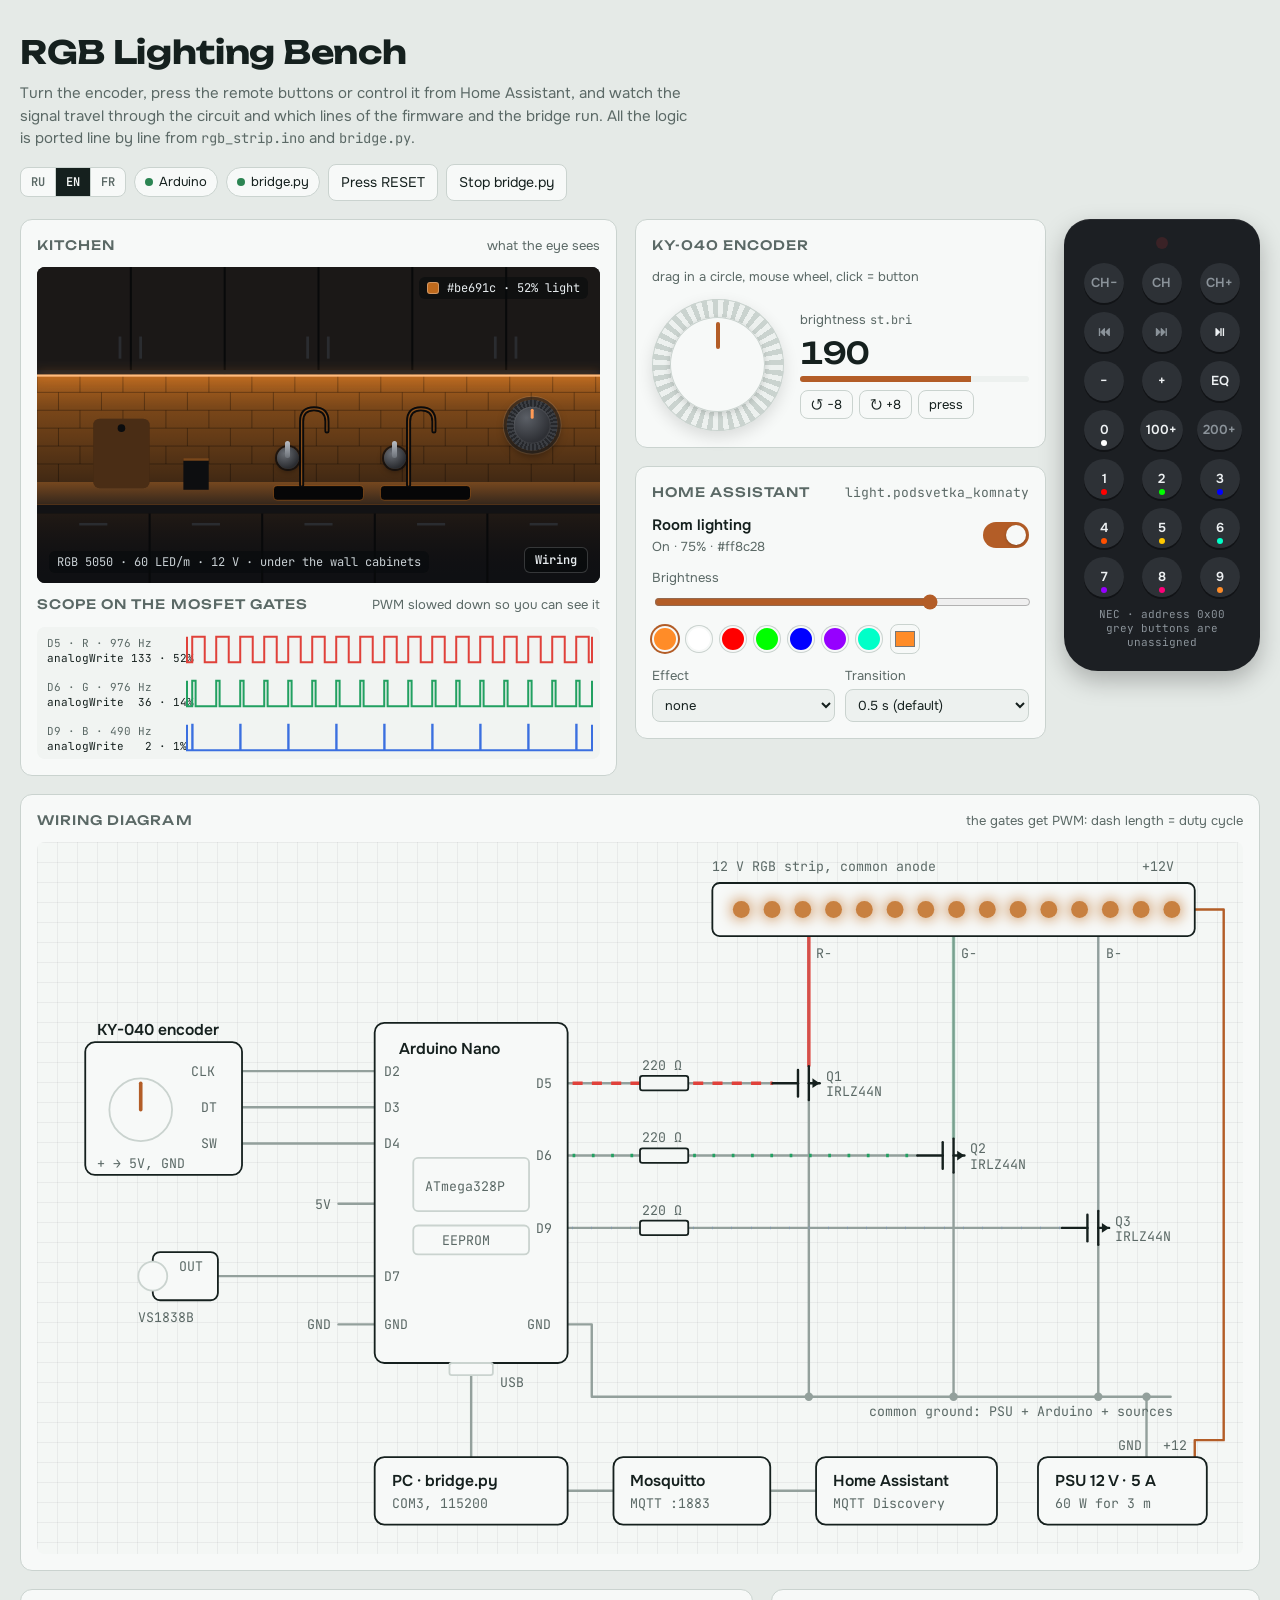
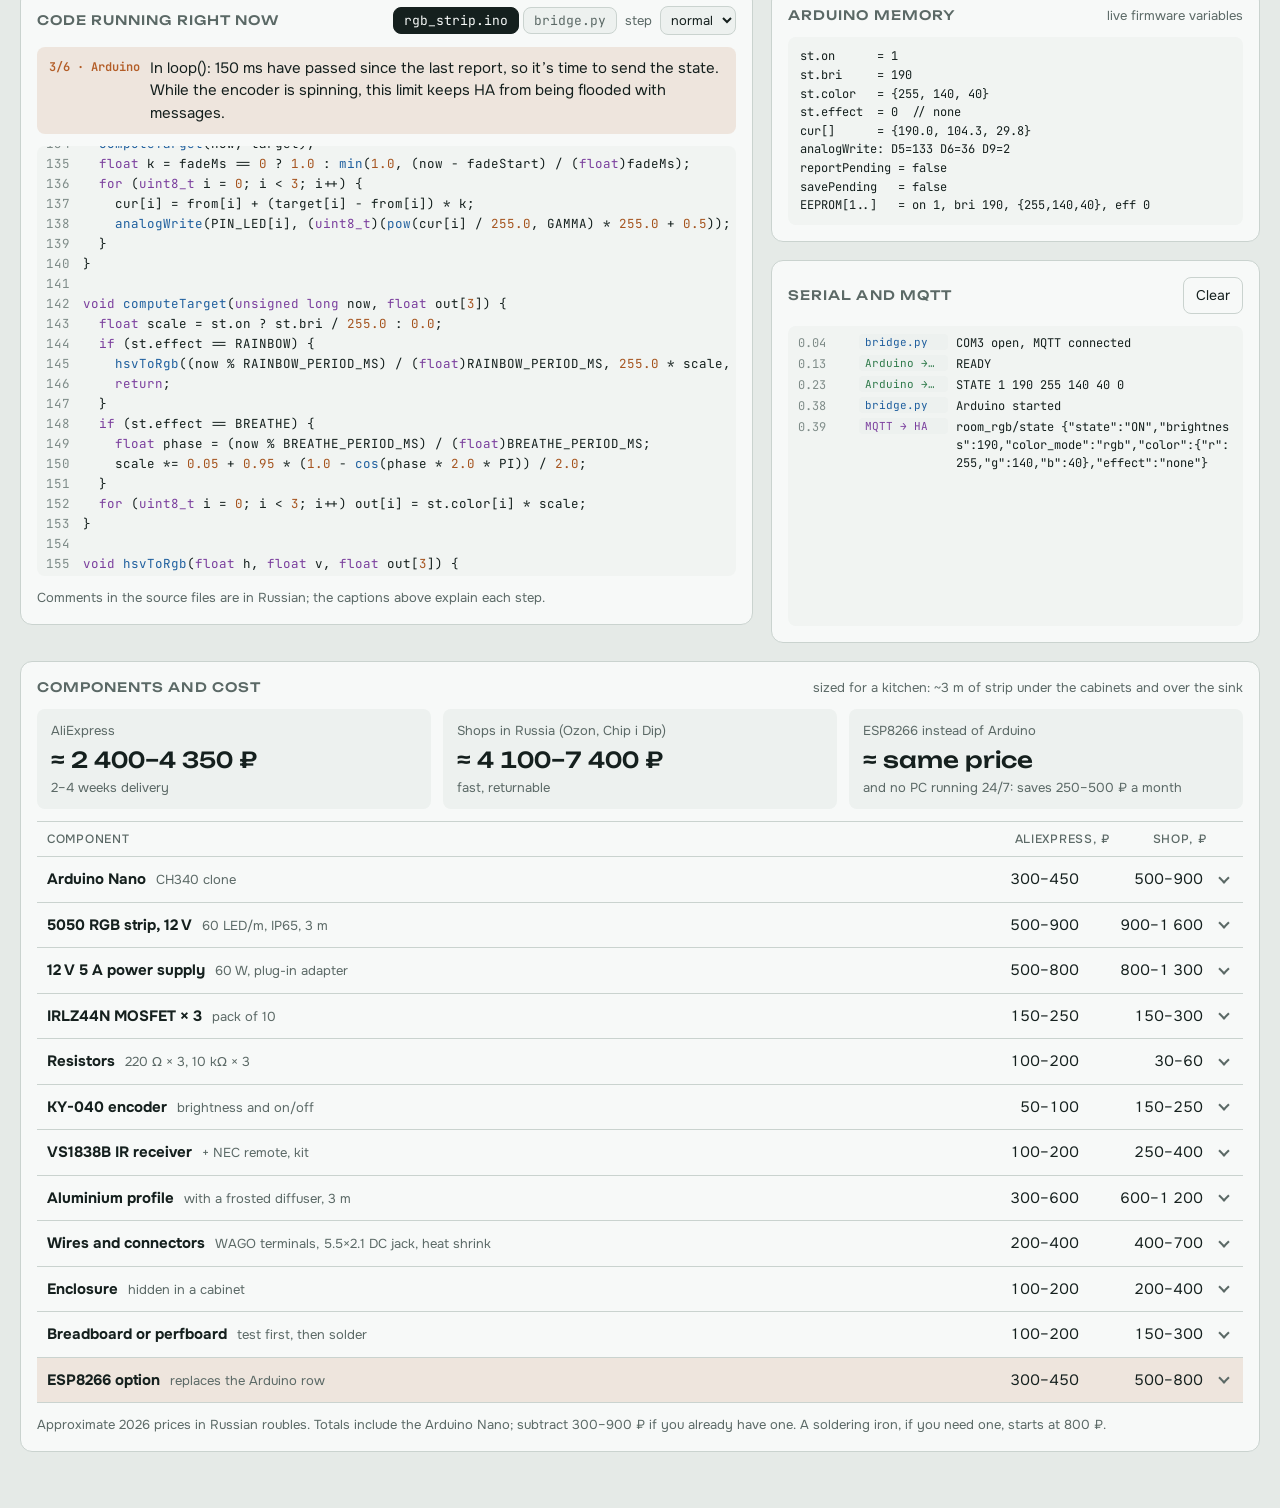
==== commit 5f26201a: "Симулятор: RU/EN/FR, двойная мойка, проводка, превью со страницы, проверки - Сайт разложен по файлам" ====
--- a/docs/index.html
+++ b/docs/index.html
@@ -3,242 +3,41 @@
 <head>
 <meta charset="utf-8">
 <meta name="viewport" content="width=device-width, initial-scale=1, viewport-fit=cover">
-<meta name="description" content="Интерактивный симулятор: крутите энкодер, жмите ИК-пульт и управляйте из Home Assistant, а на схеме и в коде Arduino видно, что происходит.">
+<title>Стенд RGB-подсветки</title>
+<meta name="description" content="Интерактивный симулятор RGB-подсветки кухни на Arduino: энкодер, ИК-пульт, Home Assistant, схема и построчная трассировка кода.">
 <meta property="og:type" content="website">
 <meta property="og:site_name" content="Home Lighting">
 <meta property="og:title" content="Стенд RGB-подсветки кухни">
-<meta property="og:description" content="Интерактивный симулятор: крутите энкодер, жмите ИК-пульт и управляйте из Home Assistant, а на схеме и в коде Arduino видно, что происходит.">
-<meta property="og:url" content="https://j0k.github.io/Home_Lighting/">
-<meta property="og:image" content="https://j0k.github.io/Home_Lighting/preview.png">
+<meta property="og:description" content="Крутите энкодер, жмите ИК-пульт и управляйте из Home Assistant, а на схеме и в коде Arduino видно, что происходит. RU · EN · FR">
+<meta property="og:url" content="https://juri-konoplev.pro/Home_Lighting/">
+<meta property="og:image" content="https://juri-konoplev.pro/Home_Lighting/preview.png">
 <meta property="og:image:width" content="1200">
 <meta property="og:image:height" content="630">
 <meta property="og:locale" content="ru_RU">
+<meta property="og:locale:alternate" content="en_US">
+<meta property="og:locale:alternate" content="fr_FR">
 <meta name="twitter:card" content="summary_large_image">
-<meta name="twitter:image" content="https://j0k.github.io/Home_Lighting/preview.png">
+<meta name="twitter:image" content="https://juri-konoplev.pro/Home_Lighting/preview.png">
 <link rel="icon" href="data:image/svg+xml,%3Csvg xmlns='http://www.w3.org/2000/svg' viewBox='0 0 32 32'%3E%3Crect width='32' height='32' rx='7' fill='%23131417'/%3E%3Crect x='4' y='13' width='24' height='4' rx='2' fill='%23ff9a55'/%3E%3C/svg%3E">
-<style>
-  html { color-scheme: light dark; }
-  body { margin: 0; }
-  img { max-width: 100%; }
-  [hidden] { display: none !important; }
-</style>
-<title>Стенд RGB-подсветки</title>
 <link rel="preconnect" href="https://fonts.googleapis.com">
 <link rel="preconnect" href="https://fonts.gstatic.com" crossorigin>
 <link rel="stylesheet" href="https://fonts.googleapis.com/css2?family=Unbounded:wght@500;700&family=Onest:wght@400;500;600&family=JetBrains+Mono:wght@400;600&display=swap">
-<style>
-:root {
-  --bg: #E5EAE7; --surface: #F7F9F8; --surface-2: #EDF1EF; --ink: #15201E; --muted: #5B6966;
-  --line: #CAD3CF; --accent: #B35D27; --accent-soft: rgba(179, 93, 39, .13); --wire: #93A09C;
-  --sch-bg: #F4F7F5; --grid: rgba(21, 32, 30, .055); --code-bg: #F1F4F2; --hl: rgba(179, 93, 39, .15);
-  --ok: #2B8452; --bad: #B8322C;
-  --t-k: #7A3E9D; --t-s: #2F7A4A; --t-n: #A5541F; --t-c: #7F8C89; --t-f: #1F5F9E; --t-p: #9C3D6B;
-  --r: #E0413A; --g: #22A061; --b: #3B6FE0;
-  --display: "Unbounded", "Segoe UI", system-ui, sans-serif;
-  --body: "Onest", "Segoe UI", system-ui, sans-serif;
-  --mono: "JetBrains Mono", "Cascadia Mono", Consolas, monospace;
-}
-@media (prefers-color-scheme: dark) {
-  :root:not([data-theme="light"]) {
-    --bg: #0C1211; --surface: #131B1A; --surface-2: #19231F; --ink: #DCE6E3; --muted: #8B9A96;
-    --line: #26322F; --accent: #E38B51; --accent-soft: rgba(227, 139, 81, .15); --wire: #55635F;
-    --sch-bg: #101716; --grid: rgba(220, 230, 227, .045); --code-bg: #0E1514; --hl: rgba(227, 139, 81, .17);
-    --ok: #4CC17F; --bad: #F06A60;
-    --t-k: #C792EA; --t-s: #9CCB8A; --t-n: #F0A36B; --t-c: #6B7A76; --t-f: #82AAFF; --t-p: #E88AB4;
-  }
-}
-:root[data-theme="dark"] {
-  --bg: #0C1211; --surface: #131B1A; --surface-2: #19231F; --ink: #DCE6E3; --muted: #8B9A96;
-  --line: #26322F; --accent: #E38B51; --accent-soft: rgba(227, 139, 81, .15); --wire: #55635F;
-  --sch-bg: #101716; --grid: rgba(220, 230, 227, .045); --code-bg: #0E1514; --hl: rgba(227, 139, 81, .17);
-  --ok: #4CC17F; --bad: #F06A60;
-  --t-k: #C792EA; --t-s: #9CCB8A; --t-n: #F0A36B; --t-c: #6B7A76; --t-f: #82AAFF; --t-p: #E88AB4;
-}
-
-* { box-sizing: border-box; }
-body { background: var(--bg); color: var(--ink); font: 15px/1.5 var(--body); }
-.wrap { max-width: 1320px; margin: 0 auto; padding-inline: 20px; padding-block: 28px 56px; display: grid; gap: 18px; }
-h1, h2 { font-family: var(--display); font-weight: 700; margin: 0; text-wrap: balance; letter-spacing: -.01em; }
-h1 { font-size: clamp(22px, 3vw, 32px); }
-h2 { font-size: 13px; font-weight: 500; letter-spacing: .08em; text-transform: uppercase; color: var(--muted); }
-p { margin: 0; }
-code, .mono { font-family: var(--mono); font-size: .92em; }
-button, select, input { font: inherit; color: inherit; }
-:focus-visible { outline: 2px solid var(--accent); outline-offset: 2px; }
-
-header.top { display: flex; flex-wrap: wrap; align-items: end; justify-content: space-between; gap: 14px 24px; }
-header.top .lead { max-width: 68ch; color: var(--muted); margin-top: 6px; }
-.toolbar { display: flex; flex-wrap: wrap; gap: 8px; align-items: center; }
-.btn { background: var(--surface); border: 1px solid var(--line); border-radius: 8px; padding: 7px 12px; cursor: pointer; font-size: 14px; }
-.btn:hover { border-color: var(--accent); }
-.chip { display: inline-flex; align-items: center; gap: 6px; font-size: 13px; padding: 4px 10px; border-radius: 99px; background: var(--surface); border: 1px solid var(--line); }
-.dot { width: 8px; height: 8px; border-radius: 50%; background: var(--ok); }
-.chip.off .dot { background: var(--bad); }
-
-.panel { background: var(--surface); border: 1px solid var(--line); border-radius: 12px; padding: 16px; display: grid; gap: 12px; align-content: start; min-width: 0; }
-.panel-head { display: flex; justify-content: space-between; align-items: baseline; gap: 12px; flex-wrap: wrap; }
-.hint { font-size: 13px; color: var(--muted); }
-
-.row1 { display: grid; grid-template-columns: minmax(0, 1.45fr) minmax(0, 1fr) 196px; gap: 18px; align-items: start; }
-.stack { display: grid; gap: 18px; min-width: 0; }
-
-/* Комната */
-.room { position: relative; border-radius: 8px; overflow: hidden; background: #0b0d10; aspect-ratio: 16 / 9; max-width: 100%; }
-.room canvas { width: 100%; height: 100%; display: block; }
-.room .tag { position: absolute; left: 12px; bottom: 10px; font: 12px var(--mono); color: #c9d0d4; background: rgba(8, 10, 12, .6); padding: 3px 8px; border-radius: 6px; }
-.room .val { position: absolute; right: 12px; top: 10px; font: 12px var(--mono); color: #e7ecef; background: rgba(8, 10, 12, .6); padding: 3px 8px; border-radius: 6px; display: flex; gap: 8px; align-items: center; }
-.room .sw { width: 12px; height: 12px; border-radius: 3px; border: 1px solid rgba(255,255,255,.3); }
-.scope { width: 100%; height: 132px; display: block; border-radius: 8px; background: var(--code-bg); }
-
-/* Энкодер */
-.enc { display: grid; grid-template-columns: auto 1fr; gap: 16px; align-items: center; }
-.knob { width: 132px; height: 132px; border-radius: 50%; position: relative; cursor: grab; touch-action: none; user-select: none;
-  background: repeating-conic-gradient(from 0deg, var(--surface-2) 0 5deg, var(--line) 5deg 10deg);
-  box-shadow: inset 0 0 0 1px var(--line), 0 6px 16px rgba(0,0,0,.12); }
-.knob:active { cursor: grabbing; }
-.knob .cap { position: absolute; inset: 14%; border-radius: 50%; background: var(--surface); box-shadow: inset 0 0 0 1px var(--line), 0 2px 6px rgba(0,0,0,.15); }
-.knob .notch { position: absolute; left: 50%; top: 18%; width: 4px; height: 20%; margin-left: -2px; border-radius: 2px; background: var(--accent); }
-.knob .rot { position: absolute; inset: 0; transition: transform 60ms linear; }
-.knob.pressed .cap { transform: scale(.95); }
-/* Ручка на сцене: металлическая, на фартуке справа */
-.knob.scene { position: absolute; left: 88%; top: 50%; width: clamp(44px, 9%, 76px); height: auto; aspect-ratio: 1; transform: translate(-50%, -50%);
-  background: repeating-conic-gradient(from 0deg, #3b3e43 0 5deg, #26282c 5deg 10deg);
-  box-shadow: 0 0 0 3px rgba(12, 13, 15, .55), 0 0 0 4px rgba(255, 255, 255, .1), 0 4px 10px rgba(0, 0, 0, .5); }
-.knob.scene .cap { background: radial-gradient(circle at 35% 30%, #5b5f66, #2e3035 70%); box-shadow: inset 0 0 0 1px rgba(255, 255, 255, .08); }
-.knob.scene .notch { width: 3px; margin-left: -1.5px; background: #ff9a55; }
-.knob.scene:hover { box-shadow: 0 0 0 3px rgba(12, 13, 15, .55), 0 0 0 4px rgba(255, 154, 85, .5), 0 4px 10px rgba(0, 0, 0, .5); }
-.enc-read { display: grid; gap: 8px; }
-.big { font-family: var(--display); font-size: 30px; font-weight: 500; font-variant-numeric: tabular-nums; line-height: 1; }
-.bar { height: 6px; border-radius: 3px; background: var(--surface-2); overflow: hidden; }
-.bar i { display: block; height: 100%; background: var(--accent); width: 50%; transition: width .12s; }
-.enc-btns { display: flex; gap: 6px; flex-wrap: wrap; }
-.enc-btns .btn { padding: 4px 10px; font-size: 13px; }
-
-/* Home Assistant */
-.ha { position: relative; }
-.ha-row { display: flex; align-items: center; justify-content: space-between; gap: 12px; }
-.ha-name { font-weight: 600; }
-.ha-sub { font-size: 13px; color: var(--muted); }
-.toggle { width: 46px; height: 26px; border-radius: 13px; background: var(--line); border: 0; position: relative; cursor: pointer; flex: none; }
-.toggle::after { content: ""; position: absolute; top: 3px; left: 3px; width: 20px; height: 20px; border-radius: 50%; background: var(--surface); transition: transform .15s; box-shadow: 0 1px 3px rgba(0,0,0,.25); }
-.toggle[aria-checked="true"] { background: var(--accent); }
-.toggle[aria-checked="true"]::after { transform: translateX(20px); }
-input[type=range] { width: 100%; accent-color: var(--accent); }
-.swatches { display: flex; flex-wrap: wrap; gap: 8px; align-items: center; }
-.swatch { width: 26px; height: 26px; border-radius: 50%; border: 2px solid var(--surface); box-shadow: 0 0 0 1px var(--line); cursor: pointer; padding: 0; }
-.swatch.sel { box-shadow: 0 0 0 2px var(--accent); }
-input[type=color] { width: 30px; height: 30px; border: 1px solid var(--line); border-radius: 8px; background: var(--surface); padding: 2px; cursor: pointer; }
-.ha-grid { display: grid; grid-template-columns: 1fr 1fr; gap: 10px; }
-.field { display: grid; gap: 4px; font-size: 13px; color: var(--muted); }
-.field select { background: var(--surface-2); border: 1px solid var(--line); border-radius: 8px; padding: 6px 8px; color: var(--ink); }
-.offline { position: absolute; inset: 0; border-radius: 12px; background: color-mix(in srgb, var(--surface) 82%, transparent); display: grid; place-items: center; text-align: center; padding: 20px; font-weight: 500; }
-
-/* Пульт */
-.remote { background: #1c1f23; border-radius: 26px 26px 34px 34px; padding: 18px 16px 22px; display: grid; gap: 10px; box-shadow: 0 10px 24px rgba(0,0,0,.25), inset 0 1px 0 rgba(255,255,255,.06); color: #e8ecef; }
-.remote .ir-led { width: 12px; height: 12px; border-radius: 50%; background: #3a2226; margin: 0 auto 4px; transition: background .05s; }
-.remote .ir-led.on { background: #ff5a6e; box-shadow: 0 0 10px #ff5a6e; }
-.keys { display: grid; grid-template-columns: repeat(3, 1fr); gap: 9px; }
-.key { height: 40px; border-radius: 50%; aspect-ratio: 1; margin: 0 auto; border: 0; background: #2d3136; color: #eef1f3; cursor: pointer; font: 600 13px var(--body); display: grid; place-items: center; position: relative; touch-action: none; user-select: none; box-shadow: 0 2px 0 #111316; }
-.key:active, .key.down { transform: translateY(1px); box-shadow: 0 1px 0 #111316; background: #3a3f45; }
-.key.unmapped { color: #8b939a; }
-.key .pc { position: absolute; bottom: 4px; width: 6px; height: 6px; border-radius: 50%; }
-.remote .label { text-align: center; font: 11px var(--mono); color: #8b939a; }
-
-/* Схема */
-.sch-wrap { overflow-x: auto; border-radius: 8px; background: var(--sch-bg); background-image: linear-gradient(var(--grid) 1px, transparent 1px), linear-gradient(90deg, var(--grid) 1px, transparent 1px); background-size: 20px 20px; }
-.sch-wrap svg { display: block; width: 100%; min-width: 820px; height: auto; }
-svg text { font-family: var(--mono); fill: var(--ink); }
-svg .lbl { font-size: 11px; fill: var(--muted); }
-svg .ttl { font-family: var(--body); font-size: 13px; font-weight: 600; fill: var(--ink); }
-svg .box { fill: var(--surface); stroke: var(--line); stroke-width: 1.5; }
-svg .box-strong { fill: var(--surface); stroke: var(--ink); stroke-width: 1.5; }
-svg .wire { fill: none; stroke: var(--wire); stroke-width: 2; stroke-linecap: round; stroke-linejoin: round; }
-svg .sym { fill: none; stroke: var(--ink); stroke-width: 2; stroke-linecap: round; }
-svg .sig { fill: none; stroke-width: 3; stroke-linecap: butt; stroke-linejoin: round; }
-svg .jn { fill: var(--wire); }
-svg .res { fill: var(--sch-bg); stroke: var(--ink); stroke-width: 1.5; }
-svg .rail12 { stroke: var(--accent); }
-svg #eeprom rect { transition: fill .3s; }
-svg #eeprom.flash rect { fill: var(--accent-soft); stroke: var(--accent); }
-.irb path { fill: none; stroke: #ff5a6e; stroke-width: 2; opacity: 0; }
-.irb.go path { animation: irwave .5s ease-out; }
-.irb.go path:nth-child(2) { animation-delay: .08s; }
-.irb.go path:nth-child(3) { animation-delay: .16s; }
-@keyframes irwave { 0% { opacity: 0; transform: translateX(-12px); } 30% { opacity: 1; } 100% { opacity: 0; transform: translateX(6px); } }
-
-/* Код и журнал */
-.row3 { display: grid; grid-template-columns: minmax(0, 1.5fr) minmax(0, 1fr); gap: 18px; align-items: start; }
-.tabs { display: flex; gap: 4px; }
-.tab { border: 1px solid var(--line); background: var(--surface-2); border-radius: 8px; padding: 4px 10px; font: 13px var(--mono); cursor: pointer; }
-.tab[aria-selected="true"] { background: var(--ink); color: var(--surface); border-color: var(--ink); }
-.step { display: grid; grid-template-columns: auto 1fr; gap: 10px; align-items: start; background: var(--accent-soft); border-radius: 8px; padding: 10px 12px; min-height: 64px; }
-.step .n { font: 600 12px var(--mono); color: var(--accent); white-space: nowrap; padding-top: 2px; }
-.step .t { max-width: 70ch; }
-.code { position: relative; height: 430px; overflow: auto; background: var(--code-bg); border-radius: 8px; font: 12.5px/1.6 var(--mono); padding-block: 8px; }
-.code .ln-row { display: grid; grid-template-columns: 3.4em 1fr; white-space: pre; padding-right: 12px; border-left: 3px solid transparent; }
-.code .ln-row.hl { background: var(--hl); border-left-color: var(--accent); }
-.code .ln { color: var(--t-c); text-align: right; padding-right: 1em; user-select: none; }
-.t-k { color: var(--t-k); } .t-s { color: var(--t-s); } .t-n { color: var(--t-n); } .t-c { color: var(--t-c); font-style: italic; } .t-f { color: var(--t-f); } .t-p { color: var(--t-p); }
-.mem { font: 12px/1.55 var(--mono); background: var(--code-bg); border-radius: 8px; padding: 10px 12px; white-space: pre-wrap; overflow-x: auto; }
-.log { height: 300px; overflow: auto; font: 12px/1.5 var(--mono); background: var(--code-bg); border-radius: 8px; padding: 8px 10px; display: flex; flex-direction: column; gap: 3px; }
-.log .e { display: grid; grid-template-columns: 4.4em 7.4em 1fr; gap: 8px; }
-.log .tm { color: var(--t-c); font-variant-numeric: tabular-nums; }
-.log .k { font-size: 11px; padding: 0 6px; border-radius: 4px; background: var(--surface-2); color: var(--muted); height: fit-content; white-space: nowrap; overflow: hidden; text-overflow: ellipsis; }
-.log .k.ard { color: var(--t-s); } .log .k.pc { color: var(--t-f); } .log .k.mq { color: var(--t-k); } .log .k.fw { color: var(--accent); }
-.log .m { word-break: break-all; }
-.log .dim { opacity: .5; }
-.ctl { display: flex; gap: 8px; align-items: center; font-size: 13px; color: var(--muted); }
-.ctl select { background: var(--surface-2); border: 1px solid var(--line); border-radius: 8px; padding: 4px 6px; color: var(--ink); }
-
-/* Компоненты */
-.totals { display: grid; grid-template-columns: repeat(auto-fit, minmax(220px, 1fr)); gap: 12px; }
-.totals > div { display: grid; gap: 2px; padding: 12px 14px; border-radius: 8px; background: var(--surface-2); }
-.totals b { font-family: var(--display); font-weight: 500; font-size: 22px; font-variant-numeric: tabular-nums; }
-.parts-scroll { overflow-x: auto; }
-.parts table { width: 100%; min-width: 860px; border-collapse: collapse; font-size: 14px; }
-.parts th { text-align: left; font-size: 12px; font-weight: 500; letter-spacing: .06em; text-transform: uppercase; color: var(--muted); padding: 8px 10px; border-bottom: 1px solid var(--line); }
-.parts td { padding: 12px 10px; border-bottom: 1px solid var(--line); vertical-align: top; }
-.parts td:first-child { width: 17%; }
-.parts td:nth-child(2) { width: 22%; }
-.parts .num { text-align: right; white-space: nowrap; font-variant-numeric: tabular-nums; width: 9%; }
-.parts ul { margin: 0; padding-left: 18px; display: grid; gap: 4px; }
-.parts tr.sub td { background: var(--accent-soft); }
-.parts .ok, .parts .warn { font-size: 12px; font-weight: 600; padding: 0 6px; border-radius: 4px; white-space: nowrap; }
-.parts .ok { color: var(--ok); background: color-mix(in srgb, var(--ok) 14%, transparent); }
-.parts .warn { color: var(--bad); background: color-mix(in srgb, var(--bad) 12%, transparent); }
-
-@media (max-width: 1100px) {
-  .row1 { grid-template-columns: minmax(0, 1fr) 196px; }
-  .row1 > .stack:first-child { grid-column: 1 / -1; }
-  .row3 { grid-template-columns: minmax(0, 1fr); }
-}
-@media (max-width: 640px) {
-  .row1 { grid-template-columns: minmax(0, 1fr); }
-  .remote { max-width: 220px; margin: 0 auto; width: 100%; }
-  .enc { grid-template-columns: 1fr; justify-items: center; }
-  .log .e { grid-template-columns: 4em 1fr; }
-  .log .k { grid-column: 2; }
-  .log .m { grid-column: 1 / -1; }
-}
-@media (prefers-reduced-motion: reduce) {
-  .irb.go path { animation: none; }
-  .knob .rot, .bar i, .toggle::after { transition: none; }
-}
-</style>
+<link rel="stylesheet" href="css/style.css">
 </head>
 <body>
-
-
 <div class="wrap">
   <header class="top">
     <div>
-      <h1>Стенд RGB-подсветки</h1>
-      <p class="lead">Симулятор проекта <code>D:\exp\Lighting</code>. Крутите энкодер, жмите кнопки пульта или управляйте из Home Assistant и смотрите, как сигнал идёт по схеме и какие строки прошивки и моста при этом выполняются. Вся логика перенесена из <code>rgb_strip.ino</code> и <code>bridge.py</code> строка в строку.</p>
+      <h1 data-i18n="h1">Стенд RGB-подсветки</h1>
+      <p class="lead" data-i18n-html="lead">Крутите энкодер, жмите кнопки пульта или управляйте из Home Assistant и смотрите, как сигнал идёт по схеме и какие строки прошивки и моста при этом выполняются. Вся логика перенесена из <code>rgb_strip.ino</code> и <code>bridge.py</code> строка в строку.</p>
     </div>
     <div class="toolbar">
+      <div class="langs" role="group" aria-label="Язык · Language · Langue">
+        <button type="button" data-lang="ru" aria-pressed="true">RU</button><button type="button" data-lang="en" aria-pressed="false">EN</button><button type="button" data-lang="fr" aria-pressed="false">FR</button>
+      </div>
       <span class="chip" id="chipArd"><span class="dot"></span>Arduino</span>
       <span class="chip" id="chipBridge"><span class="dot"></span>bridge.py</span>
-      <button class="btn" id="btnReset" type="button">Нажать RESET</button>
+      <button class="btn" id="btnReset" type="button" data-i18n="btn.reset">Нажать RESET</button>
       <button class="btn" id="btnBridge" type="button">Остановить bridge.py</button>
     </div>
   </header>
@@ -246,33 +45,37 @@
   <div class="row1">
     <div class="stack">
       <section class="panel">
-        <div class="panel-head"><h2>Кухня</h2><span class="hint">то, что видно глазом</span></div>
+        <div class="shot-head"><b data-i18n="shot.title">Стенд RGB-подсветки кухни</b><span>juri-konoplev.pro/Home_Lighting</span></div>
+        <div class="panel-head"><h2 data-i18n="room.h">Кухня</h2><span class="hint" data-i18n="room.hint">то, что видно глазом</span></div>
         <div class="room">
           <canvas id="room"></canvas>
           <span class="val"><span class="sw" id="roomSw"></span><span id="roomVal">—</span></span>
-          <div class="knob scene" id="knobScene" tabindex="0" role="slider" aria-label="Энкодер яркости на кухне" aria-valuemin="1" aria-valuemax="255" aria-valuenow="190" title="Энкодер: крутите или кликните"><div class="rot"><div class="cap"></div><div class="notch"></div></div></div>
-          <span class="tag">RGB 5050 · 60 LED/м · 12 В · под верхними шкафами</span>
-        </div>
-        <div class="panel-head"><h2>Осциллограф на затворах</h2><span class="hint">ШИМ замедлен для наглядности</span></div>
+          <div class="knob scene" id="knobScene" tabindex="0" role="slider" aria-label="Энкодер яркости на кухне" aria-valuemin="1" aria-valuemax="255" aria-valuenow="190" title="Энкодер: крутите или кликните" data-i18n-attr="aria-label:knob.sceneAria|title:knob.sceneTitle"><div class="rot"><div class="cap"></div><div class="notch"></div></div></div>
+          <div class="tap" data-tap="0" tabindex="0" role="slider" aria-valuemin="0" aria-valuemax="100" aria-valuenow="0" aria-label="Левый кран" data-i18n-attr="aria-label:tap.aria0|title:tap.title"><div class="lever"></div></div>
+          <div class="tap" data-tap="1" tabindex="0" role="slider" aria-valuemin="0" aria-valuemax="100" aria-valuenow="0" aria-label="Правый кран" data-i18n-attr="aria-label:tap.aria1|title:tap.title"><div class="lever"></div></div>
+          <button class="wires-btn" id="wiresBtn" type="button" aria-pressed="false" data-i18n="room.wires">Проводка</button>
+          <span class="tag" data-i18n="room.tag">RGB 5050 · 60 LED/м · 12 В · под верхними шкафами</span>
+        </div>
+        <div class="panel-head"><h2 data-i18n="scope.h">Осциллограф на затворах</h2><span class="hint" data-i18n="scope.hint">ШИМ замедлен для наглядности</span></div>
         <canvas class="scope" id="scope"></canvas>
       </section>
     </div>
 
     <div class="stack">
       <section class="panel">
-        <div class="panel-head"><h2>Энкодер KY-040</h2><span class="hint">тяните по кругу, колесо мыши, клик = кнопка</span></div>
+        <div class="panel-head"><h2 data-i18n="enc.h">Энкодер KY-040</h2><span class="hint" data-i18n="enc.hint">тяните по кругу, колесо мыши, клик = кнопка</span></div>
         <div class="enc">
-          <div class="knob" id="knob" tabindex="0" role="slider" aria-label="Энкодер яркости" aria-valuemin="1" aria-valuemax="255" aria-valuenow="190">
+          <div class="knob" id="knob" tabindex="0" role="slider" aria-label="Энкодер яркости" aria-valuemin="1" aria-valuemax="255" aria-valuenow="190" data-i18n-attr="aria-label:knob.aria">
             <div class="rot" id="knobRot"><div class="cap"></div><div class="notch"></div></div>
           </div>
           <div class="enc-read">
-            <div class="hint">яркость <code>st.bri</code></div>
+            <div class="hint" data-i18n-html="enc.bri">яркость <code>st.bri</code></div>
             <div class="big" id="briBig">190</div>
             <div class="bar"><i id="briBar"></i></div>
             <div class="enc-btns">
-              <button class="btn" type="button" id="encCcw" aria-label="Щелчок против часовой">↺ −8</button>
-              <button class="btn" type="button" id="encCw" aria-label="Щелчок по часовой">↻ +8</button>
-              <button class="btn" type="button" id="encPress">нажать</button>
+              <button class="btn" type="button" id="encCcw" aria-label="Щелчок против часовой" data-i18n-attr="aria-label:enc.ccw">↺ −8</button>
+              <button class="btn" type="button" id="encCw" aria-label="Щелчок по часовой" data-i18n-attr="aria-label:enc.cw">↻ +8</button>
+              <button class="btn" type="button" id="encPress" data-i18n="enc.press">нажать</button>
             </div>
           </div>
         </div>
@@ -281,39 +84,39 @@
       <section class="panel ha" id="ha">
         <div class="panel-head"><h2>Home Assistant</h2><span class="hint mono">light.podsvetka_komnaty</span></div>
         <div class="ha-row">
-          <div><div class="ha-name">Подсветка комнаты</div><div class="ha-sub" id="haSub">—</div></div>
-          <button class="toggle" id="haToggle" role="switch" aria-checked="false" aria-label="Включить подсветку" type="button"></button>
-        </div>
-        <label class="field" for="haBri">Яркость <input type="range" id="haBri" min="1" max="255" value="190"></label>
-        <div class="swatches" id="haSwatches"><input type="color" id="haColor" value="#ff8c28" aria-label="Свой цвет"></div>
+          <div><div class="ha-name" data-i18n="ha.name">Подсветка комнаты</div><div class="ha-sub" id="haSub">—</div></div>
+          <button class="toggle" id="haToggle" role="switch" aria-checked="false" aria-label="Включить подсветку" type="button" data-i18n-attr="aria-label:ha.toggleAria"></button>
+        </div>
+        <label class="field" for="haBri"><span data-i18n="ha.bri">Яркость</span> <input type="range" id="haBri" min="1" max="255" value="190"></label>
+        <div class="swatches" id="haSwatches"><input type="color" id="haColor" value="#ff8c28" aria-label="Свой цвет" data-i18n-attr="aria-label:ha.colorAria"></div>
         <div class="ha-grid">
-          <label class="field" for="haEffect">Эффект
+          <label class="field" for="haEffect"><span data-i18n="ha.effect">Эффект</span>
             <select id="haEffect"><option value="none">none</option><option value="rainbow">rainbow</option><option value="breathe">breathe</option></select>
           </label>
-          <label class="field" for="haTrans">Переход (transition)
-            <select id="haTrans"><option value="">0,5 с (по умолчанию)</option><option value="0">0 с</option><option value="2">2 с</option><option value="5">5 с</option></select>
+          <label class="field" for="haTrans"><span data-i18n="ha.trans">Переход (transition)</span>
+            <select id="haTrans"><option value="" data-i18n="ha.tDef">0,5 с (по умолчанию)</option><option value="0" data-i18n="ha.t0">0 с</option><option value="2" data-i18n="ha.t2">2 с</option><option value="5" data-i18n="ha.t5">5 с</option></select>
           </label>
         </div>
-        <div class="offline" id="haOffline" hidden>Недоступно: bridge.py не запущен, и MQTT передал «offline» (last will)</div>
-      </section>
-    </div>
-
-    <div class="remote" aria-label="ИК-пульт">
+        <div class="offline" id="haOffline" hidden data-i18n="ha.offline">Недоступно: bridge.py не запущен, и MQTT передал «offline» (last will)</div>
+      </section>
+    </div>
+
+    <div class="remote" aria-label="ИК-пульт" data-i18n-attr="aria-label:remote.aria">
       <div class="ir-led" id="irLed"></div>
       <div class="keys" id="keys"></div>
-      <div class="label">NEC · адрес 0x00<br>серые кнопки не назначены</div>
+      <div class="label" data-i18n-html="remote.label">NEC · адрес 0x00<br>серые кнопки не назначены</div>
     </div>
   </div>
 
   <section class="panel">
-    <div class="panel-head"><h2>Схема подключения</h2><span class="hint">затворы получают ШИМ: длина штриха = коэффициент заполнения</span></div>
+    <div class="panel-head"><h2 data-i18n="sch.h">Схема подключения</h2><span class="hint" data-i18n="sch.hint">затворы получают ШИМ: длина штриха = коэффициент заполнения</span></div>
     <div class="sch-wrap">
-      <svg id="sch" viewBox="0 0 1000 590" role="img" aria-label="Схема: Arduino Nano, три MOSFET, RGB-лента, энкодер, ИК-приёмник, ПК, MQTT и Home Assistant">
+      <svg id="sch" viewBox="0 0 1000 590" role="img" aria-label="Схема: Arduino Nano, три MOSFET, RGB-лента, энкодер, ИК-приёмник, ПК, MQTT и Home Assistant" data-i18n-attr="aria-label:sch.aria">
         <g id="wires"></g>
         <!-- Лента -->
         <rect class="box-strong" x="560" y="34" width="400" height="44" rx="6"/>
         <g id="leds"></g>
-        <text class="lbl" x="560" y="24">RGB-лента 12 В, общий анод</text>
+        <text class="lbl" x="560" y="24" data-i18n="sch.strip">RGB-лента 12 В, общий анод</text>
         <text class="lbl" x="646" y="96">R−</text><text class="lbl" x="766" y="96">G−</text><text class="lbl" x="886" y="96">B−</text>
         <text class="lbl" x="916" y="24">+12V</text>
         <!-- MOSFET -->
@@ -331,7 +134,7 @@
         <text class="lbl" x="384" y="452">USB</text>
         <!-- Энкодер -->
         <rect class="box-strong" x="40" y="166" width="130" height="110" rx="8"/>
-        <text class="ttl" x="50" y="160">Энкодер KY-040</text>
+        <text class="ttl" x="50" y="160" data-i18n="enc.h">Энкодер KY-040</text>
         <circle cx="86" cy="222" r="26" class="box"/>
         <g id="schKnob"><line x1="86" y1="222" x2="86" y2="200" stroke="var(--accent)" stroke-width="3" stroke-linecap="round"/></g>
         <text class="lbl" x="128" y="194">CLK</text><text class="lbl" x="136" y="224">DT</text><text class="lbl" x="136" y="254">SW</text>
@@ -344,7 +147,7 @@
         <text class="lbl" x="118" y="356">OUT</text>
         <!-- ПК / MQTT / HA -->
         <rect class="box-strong" x="280" y="510" width="160" height="56" rx="8"/>
-        <text class="ttl" x="294" y="534">ПК · bridge.py</text><text class="lbl" x="294" y="552">COM3, 115200</text>
+        <text class="ttl" x="294" y="534" data-i18n="sch.pc">ПК · bridge.py</text><text class="lbl" x="294" y="552">COM3, 115200</text>
         <rect class="box-strong" x="478" y="510" width="130" height="56" rx="8"/>
         <text class="ttl" x="492" y="534">Mosquitto</text><text class="lbl" x="492" y="552">MQTT :1883</text>
         <rect class="box-strong" x="646" y="510" width="150" height="56" rx="8"/>
@@ -353,7 +156,7 @@
         <text class="lbl" x="372" y="482" id="usbText"></text>
         <!-- БП -->
         <rect class="box-strong" x="830" y="510" width="140" height="56" rx="8"/>
-        <text class="ttl" x="844" y="534">БП 12 В · 6 А</text><text class="lbl" x="844" y="552">72 Вт на 5 м</text>
+        <text class="ttl" x="844" y="534" data-i18n="sch.psu">БП 12 В · 5 А</text><text class="lbl" x="844" y="552" data-i18n="sch.psu2">60 Вт на 3 м</text>
         <text class="lbl" x="896" y="504">GND</text><text class="lbl" x="934" y="504">+12</text>
         <g id="packets"></g>
       </svg>
@@ -363,829 +166,60 @@
   <div class="row3">
     <section class="panel">
       <div class="panel-head">
-        <h2>Код, который сейчас выполняется</h2>
+        <h2 data-i18n="code.h">Код, который сейчас выполняется</h2>
         <div class="ctl">
           <div class="tabs" role="tablist">
             <button class="tab" role="tab" data-f="ino" aria-selected="true" type="button">rgb_strip.ino</button>
             <button class="tab" role="tab" data-f="py" aria-selected="false" type="button">bridge.py</button>
           </div>
-          <label for="speed">шаг</label>
-          <select id="speed"><option value="1600">медленно</option><option value="950" selected>обычно</option><option value="450">быстро</option></select>
+          <label for="speed" data-i18n="code.step">шаг</label>
+          <select id="speed"><option value="1600" data-i18n="speed.slow">медленно</option><option value="950" selected data-i18n="speed.normal">обычно</option><option value="450" data-i18n="speed.fast">быстро</option></select>
         </div>
       </div>
       <div class="step"><span class="n" id="stepN">—</span><span class="t" id="stepT">Нажмите что-нибудь: энкодер, пульт или карточку HA.</span></div>
       <div class="code" id="code"></div>
+      <p class="hint" data-i18n="code.note"></p>
     </section>
 
     <div class="stack">
       <section class="panel">
-        <div class="panel-head"><h2>Память Arduino</h2><span class="hint">живые переменные прошивки</span></div>
+        <div class="panel-head"><h2 data-i18n="mem.h">Память Arduino</h2><span class="hint" data-i18n="mem.hint">живые переменные прошивки</span></div>
         <div class="mem" id="mem"></div>
       </section>
       <section class="panel">
-        <div class="panel-head"><h2>Serial и MQTT</h2><button class="btn" id="logClear" type="button">Очистить</button></div>
+        <div class="panel-head"><h2 data-i18n="log.h">Serial и MQTT</h2><button class="btn" id="logClear" type="button" data-i18n="log.clear">Очистить</button></div>
         <div class="log" id="log" aria-live="polite"></div>
       </section>
     </div>
   </div>
+
   <section class="panel parts" id="parts">
-    <div class="panel-head"><h2>Компоненты и стоимость</h2><span class="hint">расчёт на кухню: ~3 м ленты под шкафами и над раковиной</span></div>
+    <div class="panel-head"><h2 data-i18n="parts.h">Компоненты и стоимость</h2><span class="hint" data-i18n="parts.hint">расчёт на кухню: ~3 м ленты под шкафами и над раковиной</span></div>
     <div class="totals">
-      <div><span class="hint">AliExpress</span><b>≈ 2 400–4 350 ₽</b><span class="hint">доставка 2–4 недели</span></div>
-      <div><span class="hint">Магазины РФ (Ozon, Чип и Дип)</span><b>≈ 4 100–7 400 ₽</b><span class="hint">быстро, можно вернуть</span></div>
-      <div><span class="hint">Вариант на ESP8266 вместо Arduino</span><b>≈ та же цена</b><span class="hint">и не нужен ПК 24/7: экономия 250–500 ₽/мес</span></div>
-    </div>
-    <div class="parts-scroll">
-      <table>
-        <thead><tr><th>Компонент</th><th>Зачем</th><th class="num">AliExpress, ₽</th><th class="num">Магазин, ₽</th><th>Чем можно заменить</th></tr></thead>
-        <tbody>
-          <tr><td><b>Arduino Nano</b><br><span class="hint">клон на CH340</span></td><td>Мозг: ШИМ на ленту, энкодер, ИК, память EEPROM</td><td class="num">300–450</td><td class="num">500–900</td>
-            <td><ul><li><b>Wemos D1 mini (ESP8266)</b>, 250–350 ₽: Wi-Fi, подключается к HA напрямую через ESPHome, мост и ПК не нужны. <span class="ok">Рекомендую</span></li><li><b>ESP32 DevKit</b>, 400–600 ₽: то же, плюс запас пинов и Bluetooth</li><li>Arduino Uno: код тот же, просто плата крупнее</li></ul></td></tr>
-          <tr><td><b>RGB-лента 5050, 12 В</b><br><span class="hint">60 LED/м, IP65, 3 м</span></td><td>Сам свет. Режется каждые 5 см (по 3 светодиода)</td><td class="num">500–900</td><td class="num">900–1 600</td>
-            <td><ul><li><b>IP20</b> (без силикона) на 30% дешевле, но только вдали от мойки</li><li><b>RGBW</b> (+40%): отдельный белый канал, нормальный рабочий свет для готовки. Нужен 4-й MOSFET и пин D10</li><li><b>COB RGB</b> (×1,5–2): сплошная полоса без точек, отлично отражается в глянце</li><li>30 LED/м: дешевле, но тусклее и пятнистее</li></ul></td></tr>
-          <tr><td><b>Блок питания 12 В, 5 А</b><br><span class="hint">60 Вт, адаптер с вилкой</span></td><td>3 м × 14,4 Вт/м = 43 Вт, плюс 20–30% запаса</td><td class="num">500–800</td><td class="num">800–1 300</td>
-            <td><ul><li><b>Mean Well LPV-60-12</b>, 1 500–2 500 ₽: герметичный (IP67) и надёжный, для кухни лучший вариант</li><li>Открытый БП в металлическом корпусе, 400–600 ₽: дёшево, но нужно самому подключать 230 В и прятать в шкаф. <span class="warn">Только если умеете работать с сетью</span></li></ul></td></tr>
-          <tr><td><b>MOSFET IRLZ44N</b> × 3</td><td>Электронные ключи: слабый сигнал с пина управляет током ленты</td><td class="num">150–250<br><span class="hint">пачка 10 шт</span></td><td class="num">150–300</td>
-            <td><ul><li><b>Модули D4184</b> × 3, 180–450 ₽: резисторы и винтовые клеммы уже на плате, паять не нужно. <span class="ok">Проще всего</span></li><li>IRLB8721, IRL540N: тоже logic-level</li><li><span class="warn">Не брать</span> IRFZ44N и модули на IRF520: от 5 В они не откроются полностью</li></ul></td></tr>
-          <tr><td><b>Резисторы</b><br><span class="hint">220 Ом × 3, 10 кОм × 3</span></td><td>220 Ом ограничивают ток заряда затвора, 10 кОм держат ленту выключенной, пока Arduino грузится</td><td class="num">100–200<br><span class="hint">набор</span></td><td class="num">30–60<br><span class="hint">поштучно</span></td>
-            <td><ul><li>Вместо 220 Ом подойдёт любой от 100 до 470 Ом, вместо 10 кОм — от 10 до 100 кОм</li><li>С модулями D4184 резисторы не нужны</li></ul></td></tr>
-          <tr><td><b>Энкодер KY-040</b></td><td>Крутишь — меняется яркость, нажимаешь — вкл/выкл</td><td class="num">50–100</td><td class="num">150–250</td>
-            <td><ul><li><b>Голый EC11</b>, 30–60 ₽: без платы, подтяжки уже включены в прошивке (INPUT_PULLUP), так что можно встроить в фасад</li><li>Потенциометр: не подходит, его положение разойдётся с яркостью из HA и с пульта</li><li>Сенсорная кнопка TTP223, 30–50 ₽: только вкл/выкл, зато под столешницей её не видно</li></ul></td></tr>
-          <tr><td><b>ИК-приёмник VS1838B</b><br><span class="hint">+ пульт NEC, набор</span></td><td>Приём команд с пульта</td><td class="num">100–200</td><td class="num">250–400</td>
-            <td><ul><li><b>TSOP38238</b>, 80–150 ₽: лучше защищён от помех от солнца и светодиодов</li><li>Любой NEC-пульт, например от старой ленты: коды можно переучить через монитор порта</li><li>Модуль KY-022: тот же приёмник, но на плате с индикатором</li></ul></td></tr>
-          <tr><td><b>Алюминиевый профиль</b><br><span class="hint">с матовым рассеивателем, 3 м</span></td><td>Ровный свет без точек, отвод тепла, защита от брызг</td><td class="num">300–600</td><td class="num">600–1 200</td>
-            <td><ul><li><b>Угловой профиль 45°</b>: светит на фартук под углом и меньше слепит. Для кухни лучший вариант</li><li>Без профиля: дешевле, но в глянце видны точки, а лента быстрее деградирует от нагрева</li></ul></td></tr>
-          <tr><td><b>Провода и разъёмы</b><br><span class="hint">клеммники WAGO, DC 5,5×2,1, термоусадка</span></td><td>Монтаж: 12 В идёт по проводу 0,75 мм², сигналы — по тонкому</td><td class="num">200–400</td><td class="num">400–700</td>
-            <td><ul><li>Коннекторы для ленты без пайки: удобно, но на кухне от влаги могут окисляться, лучше паять</li></ul></td></tr>
-          <tr><td><b>Корпус для платы</b></td><td>Спрятать электронику в шкафу подальше от мойки</td><td class="num">100–200</td><td class="num">200–400</td>
-            <td><ul><li>Распаечная коробка IP54 из электротоваров</li><li>Корпус, напечатанный на 3D-принтере</li></ul></td></tr>
-          <tr><td><b>Макетка или перфоплата</b></td><td>Сначала собрать и проверить на макетке, потом спаять на перфоплате</td><td class="num">100–200</td><td class="num">150–300</td>
-            <td><ul><li>С модулями D4184 плата почти не нужна: всё соединяется проводами через клеммы</li></ul></td></tr>
-          <tr class="sub"><td><b>Вариант на ESP8266</b><br><span class="hint">вместо строки Arduino</span></td><td>Wemos D1 mini + понижающий модуль MP1584 (12 → 5 В), чтобы всё питалось от одного БП</td><td class="num">300–450</td><td class="num">500–800</td>
-            <td><ul><li>Вместо MP1584 — любой зарядник USB на 5 В</li><li>Лента, MOSFET, энкодер и пульт остаются те же. У ESP логика 3,3 В, поэтому D4184 или IRLB8721 надёжнее, чем IRLZ44N</li></ul></td></tr>
-        </tbody>
-      </table>
-    </div>
-    <p class="hint">Цены ориентировочные, 2026 год. Итоги посчитаны с Arduino Nano; если она уже есть, вычтите 300–900 ₽. Паяльник, если его нет, стоит от 800 ₽.</p>
+      <div><span class="hint">AliExpress</span><b>≈ 2 400–4 350 ₽</b><span class="hint" data-i18n="tot.aliNote">доставка 2–4 недели</span></div>
+      <div><span class="hint" data-i18n="tot.shop">Магазины РФ (Ozon, Чип и Дип)</span><b>≈ 4 100–7 400 ₽</b><span class="hint" data-i18n="tot.shopNote">быстро, можно вернуть</span></div>
+      <div><span class="hint" data-i18n="tot.esp">Вариант на ESP8266 вместо Arduino</span><b data-i18n="tot.espVal">≈ та же цена</b><span class="hint" data-i18n="tot.espNote">и не нужен ПК 24/7: экономия 250–500 ₽/мес</span></div>
+    </div>
+    <div class="plist">
+      <div class="phead" aria-hidden="true"><span data-i18n="ph.part">Компонент</span><span class="num">AliExpress, ₽</span><span class="num" data-i18n="ph.shop">Магазин, ₽</span><span></span></div>
+      <div id="plist"></div>
+    </div>
+    <p class="hint" data-i18n="parts.note">Цены ориентировочные, 2026 год. Итоги посчитаны с Arduino Nano; если она уже есть, вычтите 300–900 ₽. Паяльник, если его нет, стоит от 800 ₽.</p>
   </section>
 
 </div>
 
-<script>
-const SRC = {"ino": "// RGB-лента (12V, общий анод) на Arduino Uno/Nano через 3 N-MOSFET.\n// Управление: энкодер (яркость / вкл-выкл), ИК-пульт, serial-мост к Home Assistant.\n// Состояние хранится здесь и сохраняется в EEPROM, так что пульт и энкодер работают и без ПК.\n//\n// Протокол serial (115200, по одной строке):\n//   мост -> Arduino:  S on bri r g b effect ms   — задать состояние, переход за ms миллисекунд\n//                     ?                          — прислать текущее состояние\n//   Arduino -> мост:  READY                      — после старта\n//                     STATE on bri r g b effect  — при любом изменении (откуда бы оно ни пришло)\n//                     IR протокол адрес команда  — каждый принятый ИК-код (для настройки пульта)\n//\n// Библиотека: IRremote 4.x (Менеджер библиотек -> \"IRremote\" by shirriff, z3t0, ArminJo).\n\n#include <EEPROM.h>\n#include <IRremote.hpp>\n\n// ---------- Пины ----------\n// IRremote занимает Timer2, поэтому ШИМ на 3 и 11 недоступен — используем 5, 6 (Timer0) и 9 (Timer1).\nconst uint8_t PIN_LED[3] = {5, 6, 9};   // R, G, B -> затворы MOSFET\nconst uint8_t PIN_ENC_A = 2;            // CLK энкодера (прерывание)\nconst uint8_t PIN_ENC_B = 3;            // DT энкодера (прерывание)\nconst uint8_t PIN_ENC_BTN = 4;          // SW энкодера\nconst uint8_t PIN_IR = 7;               // OUT ИК-приёмника\n\n// ---------- Настройки ----------\nconst uint8_t ENC_STEP = 8;             // шаг яркости за один щелчок энкодера\nconst uint8_t IR_STEP = 16;             // шаг яркости за одно нажатие +/- на пульте\nconst unsigned long LOCAL_FADE_MS = 300;  // плавность для кнопок и пульта\nconst unsigned long ENC_FADE_MS = 80;     // энкодер — быстрее, чтобы не было «резины»\nconst unsigned long REPORT_INTERVAL_MS = 150;\nconst unsigned long SAVE_DELAY_MS = 3000; // пишем в EEPROM через 3 с после последнего изменения\nconst unsigned long RAINBOW_PERIOD_MS = 20000;\nconst unsigned long BREATHE_PERIOD_MS = 4000;\nconst float GAMMA = 2.2;\n\nenum Effect : uint8_t { NONE = 0, RAINBOW = 1, BREATHE = 2 };\n\n// ---------- ИК-пульт ----------\n// Коды ниже — для типового 21-кнопочного пульта из наборов Arduino (NEC, адрес 0x00).\n// Для другого пульта: откройте Монитор порта, нажимайте кнопки и перепишите адрес и команды\n// из строк \"IR NEC 0x0 0x45\".\nenum Action : uint8_t { A_TOGGLE, A_BRI_UP, A_BRI_DOWN, A_COLOR, A_EFFECT };\nstruct IrKey { uint8_t command; Action action; uint8_t arg; };\n\nconst uint16_t IR_ADDRESS = 0x00;\nconst IrKey IR_KEYS[] = {\n  {0x43, A_TOGGLE,   0},        // >||  вкл/выкл\n  {0x15, A_BRI_UP,   0},        // +    ярче\n  {0x07, A_BRI_DOWN, 0},        // -    темнее\n  {0x09, A_EFFECT,   RAINBOW},  // EQ   радуга\n  {0x19, A_EFFECT,   BREATHE},  // 100+ дыхание\n  {0x16, A_COLOR,    0},        // 0    белый\n  {0x0C, A_COLOR,    1},        // 1    красный\n  {0x18, A_COLOR,    2},        // 2    зелёный\n  {0x5E, A_COLOR,    3},        // 3    синий\n  {0x08, A_COLOR,    4},        // 4    оранжевый\n  {0x1C, A_COLOR,    5},        // 5    жёлтый\n  {0x5A, A_COLOR,    6},        // 6    бирюзовый\n  {0x42, A_COLOR,    7},        // 7    фиолетовый\n  {0x52, A_COLOR,    8},        // 8    розовый\n  {0x4A, A_COLOR,    9},        // 9    тёплый белый\n};\n\nconst uint8_t PRESETS[][3] = {\n  {255, 255, 255}, {255, 0, 0}, {0, 255, 0}, {0, 0, 255}, {255, 80, 0},\n  {255, 200, 0},   {0, 255, 200}, {150, 0, 255}, {255, 0, 120}, {255, 140, 40},\n};\n\n// ---------- Состояние ----------\nstruct State {\n  uint8_t on;\n  uint8_t bri;       // 1..255\n  uint8_t color[3];  // цвет на полной яркости\n  uint8_t effect;\n};\n\nconst uint8_t EEPROM_MAGIC = 0xA7;\nState st = {0, 128, {255, 255, 255}, NONE};\n\nfloat cur[3] = {0, 0, 0};   // то, что сейчас на выходах (до гаммы)\nfloat from[3] = {0, 0, 0};  // откуда идёт плавный переход\nunsigned long fadeStart = 0, fadeMs = 0;\n\nbool reportPending = false, savePending = false;\nunsigned long lastReport = 0, lastChange = 0;\n\nvolatile int8_t encDelta = 0;\n\nchar line[40];\nuint8_t lineLen = 0;\n\nvoid setup() {\n  for (uint8_t i = 0; i < 3; i++) {\n    pinMode(PIN_LED[i], OUTPUT);\n    analogWrite(PIN_LED[i], 0);\n  }\n  pinMode(PIN_ENC_A, INPUT_PULLUP);\n  pinMode(PIN_ENC_B, INPUT_PULLUP);\n  pinMode(PIN_ENC_BTN, INPUT_PULLUP);\n  attachInterrupt(digitalPinToInterrupt(PIN_ENC_A), encoderIsr, CHANGE);\n  attachInterrupt(digitalPinToInterrupt(PIN_ENC_B), encoderIsr, CHANGE);\n\n  IrReceiver.begin(PIN_IR, DISABLE_LED_FEEDBACK);\n  Serial.begin(115200);\n\n  if (EEPROM.read(0) == EEPROM_MAGIC) EEPROM.get(1, st);\n  if (st.bri == 0) st.bri = 1;\n\n  Serial.println(F(\"READY\"));\n  changed(1000, false);  // плавно включиться в сохранённое состояние и сообщить его мосту\n}\n\nvoid loop() {\n  unsigned long now = millis();\n  readSerial();\n  readEncoder();\n  readButton(now);\n  readIr();\n\n  if (reportPending && now - lastReport >= REPORT_INTERVAL_MS) report();\n  if (savePending && now - lastChange >= SAVE_DELAY_MS) {\n    EEPROM.update(0, EEPROM_MAGIC);\n    EEPROM.put(1, st);  // put() перезаписывает только изменившиеся байты\n    savePending = false;\n  }\n\n  render(now);\n}\n\n// ---------- Вывод на ленту ----------\n\nvoid render(unsigned long now) {\n  float target[3];\n  computeTarget(now, target);\n  float k = fadeMs == 0 ? 1.0 : min(1.0, (now - fadeStart) / (float)fadeMs);\n  for (uint8_t i = 0; i < 3; i++) {\n    cur[i] = from[i] + (target[i] - from[i]) * k;\n    analogWrite(PIN_LED[i], (uint8_t)(pow(cur[i] / 255.0, GAMMA) * 255.0 + 0.5));\n  }\n}\n\nvoid computeTarget(unsigned long now, float out[3]) {\n  float scale = st.on ? st.bri / 255.0 : 0.0;\n  if (st.effect == RAINBOW) {\n    hsvToRgb((now % RAINBOW_PERIOD_MS) / (float)RAINBOW_PERIOD_MS, 255.0 * scale, out);\n    return;\n  }\n  if (st.effect == BREATHE) {\n    float phase = (now % BREATHE_PERIOD_MS) / (float)BREATHE_PERIOD_MS;\n    scale *= 0.05 + 0.95 * (1.0 - cos(phase * 2.0 * PI)) / 2.0;\n  }\n  for (uint8_t i = 0; i < 3; i++) out[i] = st.color[i] * scale;\n}\n\nvoid hsvToRgb(float h, float v, float out[3]) {\n  float f = h * 6.0;\n  uint8_t sector = (uint8_t)f % 6;\n  float t = f - (uint8_t)f;\n  float up = v * t, down = v * (1.0 - t);\n  switch (sector) {\n    case 0: out[0] = v;    out[1] = up;   out[2] = 0;    break;\n    case 1: out[0] = down; out[1] = v;    out[2] = 0;    break;\n    case 2: out[0] = 0;    out[1] = v;    out[2] = up;   break;\n    case 3: out[0] = 0;    out[1] = down; out[2] = v;    break;\n    case 4: out[0] = up;   out[1] = 0;    out[2] = v;    break;\n    default: out[0] = v;   out[1] = 0;    out[2] = down; break;\n  }\n}\n\n// Вызывается после любого изменения st: запускает плавный переход, отчёт и отложенное сохранение.\nvoid changed(unsigned long ms, bool save) {\n  for (uint8_t i = 0; i < 3; i++) from[i] = cur[i];\n  fadeStart = millis();\n  fadeMs = ms;\n  reportPending = true;\n  if (save) {\n    savePending = true;\n    lastChange = fadeStart;\n  }\n}\n\nvoid report() {\n  Serial.print(F(\"STATE \"));\n  Serial.print(st.on);\n  Serial.print(' ');\n  Serial.print(st.bri);\n  for (uint8_t i = 0; i < 3; i++) {\n    Serial.print(' ');\n    Serial.print(st.color[i]);\n  }\n  Serial.print(' ');\n  Serial.println(st.effect);\n  reportPending = false;\n  lastReport = millis();\n}\n\nvoid stepBrightness(int delta, unsigned long ms) {\n  if (!st.on) {\n    st.on = 1;  // покрутили/нажали «ярче» на выключенной ленте — включаем\n  } else {\n    st.bri = constrain((int)st.bri + delta, 1, 255);\n  }\n  changed(ms, true);\n}\n\n// ---------- Энкодер ----------\n\nvoid encoderIsr() {\n  static const int8_t TABLE[16] = {0, -1, 1, 0, 1, 0, 0, -1, -1, 0, 0, 1, 0, 1, -1, 0};\n  static uint8_t prev = 3;\n  static int8_t acc = 0;\n  uint8_t s = (digitalRead(PIN_ENC_A) << 1) | digitalRead(PIN_ENC_B);\n  acc += TABLE[(prev << 2) | s];\n  prev = s;\n  if (s == 3) {  // энкодер в фиксированном положении (щелчок)\n    if (acc >= 2) encDelta++;\n    else if (acc <= -2) encDelta--;\n    acc = 0;\n  }\n}\n\nvoid readEncoder() {\n  noInterrupts();\n  int8_t d = encDelta;\n  encDelta = 0;\n  interrupts();\n  // Если яркость меняется «не в ту сторону» — поменяйте местами провода CLK и DT.\n  if (d != 0) stepBrightness(d * ENC_STEP, ENC_FADE_MS);\n}\n\nvoid readButton(unsigned long now) {\n  static bool lastStable = HIGH, lastRead = HIGH;\n  static unsigned long changedAt = 0;\n  bool r = digitalRead(PIN_ENC_BTN);\n  if (r != lastRead) {\n    lastRead = r;\n    changedAt = now;\n  }\n  if (now - changedAt > 30 && r != lastStable) {\n    lastStable = r;\n    if (r == LOW) {\n      st.on = !st.on;\n      changed(LOCAL_FADE_MS, true);\n    }\n  }\n}\n\n// ---------- ИК ----------\n\nvoid readIr() {\n  if (!IrReceiver.decode()) return;\n  IRData &d = IrReceiver.decodedIRData;\n  bool repeat = d.flags & IRDATA_FLAGS_IS_REPEAT;\n\n  if (!repeat) {\n    Serial.print(F(\"IR \"));\n    Serial.print(getProtocolString(d.protocol));\n    Serial.print(F(\" 0x\"));\n    Serial.print(d.address, HEX);\n    Serial.print(F(\" 0x\"));\n    Serial.println(d.command, HEX);\n  }\n\n  if (d.address == IR_ADDRESS) {\n    for (const IrKey &k : IR_KEYS) {\n      if (k.command != d.command) continue;\n      // Удержание кнопки обрабатываем только для яркости, иначе вкл/выкл «дребезжит».\n      if (repeat && k.action != A_BRI_UP && k.action != A_BRI_DOWN) break;\n      handleAction(k);\n      break;\n    }\n  }\n  IrReceiver.resume();\n}\n\nvoid handleAction(const IrKey &k) {\n  switch (k.action) {\n    case A_TOGGLE:\n      st.on = !st.on;\n      break;\n    case A_BRI_UP:\n      stepBrightness(IR_STEP, LOCAL_FADE_MS);\n      return;\n    case A_BRI_DOWN:\n      stepBrightness(-IR_STEP, LOCAL_FADE_MS);\n      return;\n    case A_COLOR:\n      memcpy(st.color, PRESETS[k.arg], 3);\n      st.effect = NONE;\n      st.on = 1;\n      break;\n    case A_EFFECT:\n      st.effect = st.effect == k.arg ? NONE : k.arg;  // повторное нажатие выключает эффект\n      st.on = 1;\n      break;\n  }\n  changed(LOCAL_FADE_MS, true);\n}\n\n// ---------- Serial ----------\n\nvoid readSerial() {\n  while (Serial.available()) {\n    char c = Serial.read();\n    if (c == '\\r') continue;\n    if (c == '\\n') {\n      line[lineLen] = '\\0';\n      if (lineLen > 0) handleCommand(line);\n      lineLen = 0;\n    } else if (lineLen < sizeof(line) - 1) {\n      line[lineLen++] = c;\n    }\n  }\n}\n\nvoid handleCommand(const char *cmd) {\n  int on, bri, r, g, b, eff;\n  unsigned long ms;\n\n  if (cmd[0] == '?') {\n    report();\n  } else if (cmd[0] == 'S' &&\n             sscanf(cmd + 1, \"%d %d %d %d %d %d %lu\", &on, &bri, &r, &g, &b, &eff, &ms) == 7) {\n    st.on = on ? 1 : 0;\n    st.bri = constrain(bri, 1, 255);\n    st.color[0] = constrain(r, 0, 255);\n    st.color[1] = constrain(g, 0, 255);\n    st.color[2] = constrain(b, 0, 255);\n    st.effect = (eff == RAINBOW || eff == BREATHE) ? eff : NONE;\n    changed(ms, true);\n  } else {\n    Serial.print(F(\"ERR \"));\n    Serial.println(cmd);\n  }\n}\n", "py": "\"\"\"Мост Arduino (serial) <-> Home Assistant (MQTT) для RGB-ленты.\n\nСостоянием владеет Arduino (её ещё крутят энкодером и переключают пультом), поэтому мост\nтолько пересылает команды из HA и публикует то, что Arduino присылает в строках STATE.\nСущность light появляется в HA сама через MQTT Discovery.\n\"\"\"\n\nimport argparse\nimport json\nimport logging\nimport threading\nimport time\n\nimport paho.mqtt.client as mqtt\nimport serial\n\nEFFECTS = {\"none\": 0, \"rainbow\": 1, \"breathe\": 2}\nEFFECT_NAMES = {v: k for k, v in EFFECTS.items()}\nDEFAULT_TRANSITION_S = 0.5\nHA_STATUS_TOPIC = \"homeassistant/status\"\n\nlog = logging.getLogger(\"bridge\")\n\n\nclass Bridge:\n    def __init__(self, args):\n        self.args = args\n        self.state = None  # последнее STATE от Arduino; None — Arduino не на связи\n        self.ser = None\n        self.ser_lock = threading.Lock()\n\n        self.mqtt = mqtt.Client(mqtt.CallbackAPIVersion.VERSION2, client_id=f\"{args.id}-bridge\")\n        if args.mqtt_user:\n            self.mqtt.username_pw_set(args.mqtt_user, args.mqtt_password)\n        self.mqtt.will_set(self.topic(\"availability\"), \"offline\", retain=True)\n        self.mqtt.on_connect = self.on_connect\n        self.mqtt.on_message = self.on_message\n\n    def topic(self, suffix):\n        return f\"{self.args.id}/{suffix}\"\n\n    # ---------- MQTT ----------\n\n    def on_connect(self, client, userdata, flags, reason_code, properties):\n        if reason_code.is_failure:\n            log.error(\"MQTT: не удалось подключиться: %s\", reason_code)\n            return\n        log.info(\"MQTT: подключено\")\n        client.subscribe(self.topic(\"set\"))\n        client.subscribe(HA_STATUS_TOPIC)\n        self.publish_discovery()\n        self.publish_state()\n\n    def on_message(self, client, userdata, msg):\n        payload = msg.payload.decode(errors=\"ignore\")\n        if msg.topic == HA_STATUS_TOPIC:\n            if payload == \"online\":  # HA перезапустился — напомним о себе\n                self.publish_discovery()\n                self.publish_state()\n            return\n        try:\n            self.handle_command(json.loads(payload))\n        except (ValueError, KeyError, TypeError) as e:\n            log.warning(\"Не разобрал команду %r: %s\", payload, e)\n\n    def publish_discovery(self):\n        config = {\n            \"name\": None,  # имя сущности = имя устройства\n            \"unique_id\": f\"{self.args.id}_light\",\n            \"schema\": \"json\",\n            \"command_topic\": self.topic(\"set\"),\n            \"state_topic\": self.topic(\"state\"),\n            \"availability_topic\": self.topic(\"availability\"),\n            \"brightness\": True,\n            \"supported_color_modes\": [\"rgb\"],\n            \"effect\": True,\n            \"effect_list\": list(EFFECTS),\n            \"device\": {\n                \"identifiers\": [self.args.id],\n                \"name\": self.args.name,\n                \"manufacturer\": \"DIY\",\n                \"model\": \"Arduino RGB strip\",\n            },\n        }\n        self.mqtt.publish(f\"homeassistant/light/{self.args.id}/config\", json.dumps(config), retain=True)\n\n    def publish_state(self):\n        online = self.state is not None\n        self.mqtt.publish(self.topic(\"availability\"), \"online\" if online else \"offline\", retain=True)\n        if not online:\n            return\n        s = self.state\n        r, g, b = s[\"color\"]\n        payload = {\n            \"state\": \"ON\" if s[\"on\"] else \"OFF\",\n            \"brightness\": s[\"bri\"],\n            \"color_mode\": \"rgb\",\n            \"color\": {\"r\": r, \"g\": g, \"b\": b},\n            \"effect\": EFFECT_NAMES.get(s[\"effect\"], \"none\"),\n        }\n        self.mqtt.publish(self.topic(\"state\"), json.dumps(payload), retain=True)\n\n    def handle_command(self, cmd):\n        if self.state is None:\n            log.warning(\"Arduino не на связи, команда пропущена: %s\", cmd)\n            return\n        s = {**self.state, \"color\": list(self.state[\"color\"])}\n        if \"state\" in cmd:\n            s[\"on\"] = cmd[\"state\"] == \"ON\"\n        if \"brightness\" in cmd:\n            s[\"bri\"] = max(1, min(255, int(cmd[\"brightness\"])))\n        if \"color\" in cmd:\n            s[\"color\"] = [max(0, min(255, int(cmd[\"color\"][k]))) for k in \"rgb\"]\n            s[\"effect\"] = 0\n        if \"effect\" in cmd:\n            s[\"effect\"] = EFFECTS.get(cmd[\"effect\"], 0)\n        ms = int(float(cmd.get(\"transition\", DEFAULT_TRANSITION_S)) * 1000)\n        r, g, b = s[\"color\"]\n        # Состояние в HA обновится, когда Arduino подтвердит его строкой STATE.\n        self.send(f\"S {int(s['on'])} {s['bri']} {r} {g} {b} {s['effect']} {ms}\")\n\n    # ---------- Serial ----------\n\n    def send(self, line):\n        with self.ser_lock:\n            if self.ser is None:\n                log.warning(\"Порт закрыт, не отправлено: %s\", line)\n                return\n            log.debug(\"-> %s\", line)\n            self.ser.write((line + \"\\n\").encode())\n\n    def handle_line(self, line):\n        log.debug(\"<- %s\", line)\n        parts = line.split()\n        if parts[0] == \"STATE\" and len(parts) == 7:\n            on, bri, r, g, b, eff = map(int, parts[1:])\n            self.state = {\"on\": bool(on), \"bri\": bri, \"color\": [r, g, b], \"effect\": eff}\n            self.publish_state()\n        elif parts[0] == \"IR\":\n            log.info(\"ИК-код: %s\", \" \".join(parts[1:]))\n        elif parts[0] == \"READY\":\n            log.info(\"Arduino запустилась\")\n        else:\n            log.warning(\"Arduino: %s\", line)\n\n    def run(self):\n        self.mqtt.connect_async(self.args.mqtt_host, self.args.mqtt_port)\n        self.mqtt.loop_start()\n        while True:\n            try:\n                with serial.Serial(self.args.serial, 115200, timeout=1) as ser:\n                    log.info(\"Порт %s открыт\", self.args.serial)\n                    with self.ser_lock:\n                        self.ser = ser\n                    while True:\n                        line = ser.readline().decode(errors=\"ignore\").strip()\n                        if line:\n                            self.handle_line(line)\n            except serial.SerialException as e:\n                log.error(\"Порт %s: %s. Повтор через 5 с\", self.args.serial, e)\n            with self.ser_lock:\n                self.ser = None\n            self.state = None\n            self.publish_state()\n            time.sleep(5)\n\n\ndef main():\n    p = argparse.ArgumentParser(description=__doc__.splitlines()[0])\n    p.add_argument(\"--serial\", required=True, help=\"порт Arduino, например COM3 или /dev/ttyUSB0\")\n    p.add_argument(\"--mqtt-host\", required=True)\n    p.add_argument(\"--mqtt-port\", type=int, default=1883)\n    p.add_argument(\"--mqtt-user\")\n    p.add_argument(\"--mqtt-password\")\n    p.add_argument(\"--id\", default=\"room_rgb\", help=\"идентификатор устройства в MQTT/HA\")\n    p.add_argument(\"--name\", default=\"Подсветка комнаты\", help=\"имя устройства в HA\")\n    p.add_argument(\"-v\", \"--verbose\", action=\"store_true\")\n    args = p.parse_args()\n\n    logging.basicConfig(\n        level=logging.DEBUG if args.verbose else logging.INFO,\n        format=\"%(asctime)s %(levelname)s %(message)s\",\n    )\n    try:\n        Bridge(args).run()\n    except KeyboardInterrupt:\n        pass\n\n\nif __name__ == \"__main__\":\n    main()\n"};
-const REDUCE = matchMedia('(prefers-reduced-motion: reduce)').matches;
-const $ = (s) => document.querySelector(s);
-const now = () => performance.now();
-const clamp = (v, a, b) => Math.max(a, Math.min(b, v));
-const T0 = now();
-const CH_COLORS = ['var(--r)', 'var(--g)', 'var(--b)'];
-
-// ================= Прошивка: порт rgb_strip.ino =================
-const FW = { ENC_STEP: 8, IR_STEP: 16, LOCAL_FADE_MS: 300, ENC_FADE_MS: 80, REPORT_INTERVAL_MS: 150,
-  SAVE_DELAY_MS: 3000, RAINBOW_PERIOD_MS: 20000, BREATHE_PERIOD_MS: 4000, GAMMA: 2.2 };
-const PRESETS = [[255,255,255],[255,0,0],[0,255,0],[0,0,255],[255,80,0],[255,200,0],[0,255,200],[150,0,255],[255,0,120],[255,140,40]];
-const PRESET_NAMES = ['белый','красный','зелёный','синий','оранжевый','жёлтый','бирюзовый','фиолетовый','розовый','тёплый белый'];
-const EFFECT_NAMES = ['none', 'rainbow', 'breathe'];
-const IR_KEYS = new Map([
-  [0x43, { a: 'toggle' }], [0x15, { a: 'up' }], [0x07, { a: 'down' }],
-  [0x09, { a: 'effect', arg: 1 }], [0x19, { a: 'effect', arg: 2 }],
-  [0x16, { a: 'color', arg: 0 }], [0x0C, { a: 'color', arg: 1 }], [0x18, { a: 'color', arg: 2 }],
-  [0x5E, { a: 'color', arg: 3 }], [0x08, { a: 'color', arg: 4 }], [0x1C, { a: 'color', arg: 5 }],
-  [0x5A, { a: 'color', arg: 6 }], [0x42, { a: 'color', arg: 7 }], [0x52, { a: 'color', arg: 8 }],
-  [0x4A, { a: 'color', arg: 9 }],
-]);
-const REMOTE = [['CH−',0x45],['CH',0x46],['CH+',0x47],['⏮',0x44],['⏭',0x40],['⏯',0x43],['−',0x07],['+',0x15],['EQ',0x09],
-  ['0',0x16],['100+',0x19],['200+',0x0D],['1',0x0C],['2',0x18],['3',0x5E],['4',0x08],['5',0x1C],['6',0x5A],['7',0x42],['8',0x52],['9',0x4A]];
-
-const eeprom = { st: { on: 1, bri: 190, color: [255, 140, 40], effect: 0 } };
-const ard = { alive: false, st: null, cur: [0,0,0], from: [0,0,0], fadeStart: 0, fadeMs: 0,
-  reportPending: false, savePending: false, lastReport: -1e9, lastChange: 0, encDelta: 0, pwm: [0,0,0] };
-
-function fwChanged(ms, save) {
-  ard.from = ard.cur.slice();
-  ard.fadeStart = now();
-  ard.fadeMs = ms;
-  ard.reportPending = true;
-  if (save) { ard.savePending = true; ard.lastChange = ard.fadeStart; }
-}
-function fwReport() {
-  const s = ard.st;
-  ard.reportPending = false;
-  ard.lastReport = now();
-  serialOut(`STATE ${s.on} ${s.bri} ${s.color.join(' ')} ${s.effect}`);
-}
-function fwStepBrightness(delta, ms) {
-  if (!ard.st.on) ard.st.on = 1;
-  else ard.st.bri = clamp(ard.st.bri + delta, 1, 255);
-  fwChanged(ms, true);
-}
-function hsvToRgb(h, v) {
-  const f = h * 6, sector = Math.floor(f) % 6, t = f - Math.floor(f), up = v * t, down = v * (1 - t);
-  return [[v, up, 0], [down, v, 0], [0, v, up], [0, down, v], [up, 0, v], [v, 0, down]][sector];
-}
-function fwComputeTarget(t) {
-  const s = ard.st;
-  let scale = s.on ? s.bri / 255 : 0;
-  if (s.effect === 1) return hsvToRgb((t % FW.RAINBOW_PERIOD_MS) / FW.RAINBOW_PERIOD_MS, 255 * scale);
-  if (s.effect === 2) {
-    const phase = (t % FW.BREATHE_PERIOD_MS) / FW.BREATHE_PERIOD_MS;
-    scale *= 0.05 + 0.95 * (1 - Math.cos(phase * 2 * Math.PI)) / 2;
-  }
-  return s.color.map((c) => c * scale);
-}
-function fwLoop(t) {
-  if (!ard.alive) { ard.pwm = [0, 0, 0]; return; }
-  if (ard.encDelta) { const d = ard.encDelta; ard.encDelta = 0; fwStepBrightness(d * FW.ENC_STEP, FW.ENC_FADE_MS); }
-  if (ard.reportPending && t - ard.lastReport >= FW.REPORT_INTERVAL_MS) fwReport();
-  if (ard.savePending && t - ard.lastChange >= FW.SAVE_DELAY_MS) {
-    eeprom.st = structuredClone(ard.st);
-    ard.savePending = false;
-    onEepromSave();
-  }
-  const target = fwComputeTarget(t);
-  const k = ard.fadeMs === 0 ? 1 : clamp((t - ard.fadeStart) / ard.fadeMs, 0, 1);
-  for (let i = 0; i < 3; i++) {
-    ard.cur[i] = ard.from[i] + (target[i] - ard.from[i]) * k;
-    ard.pwm[i] = Math.round(Math.pow(ard.cur[i] / 255, FW.GAMMA) * 255);
-  }
-}
-function fwBoot() {
-  ard.alive = true;
-  ard.cur = [0, 0, 0];
-  ard.st = structuredClone(eeprom.st);
-  ard.savePending = false;
-  ard.lastReport = -1e9;
-  serialOut('READY');
-  fwChanged(1000, false);
-  runTrace('boot');
-}
-function fwReset(reason) {
-  ard.alive = false;
-  ard.cur = [0, 0, 0];
-  log('Arduino', reason, 'fw');
-  setTimeout(fwBoot, 500);
-}
-function fwButton() {
-  ard.st.on = ard.st.on ? 0 : 1;
-  fwChanged(FW.LOCAL_FADE_MS, true);
-}
-function fwIr(cmd, repeat) {
-  if (!repeat) serialOut(`IR NEC 0x0 0x${cmd.toString(16).toUpperCase()}`);
-  const k = IR_KEYS.get(cmd);
-  if (!k || (repeat && k.a !== 'up' && k.a !== 'down')) return;
-  const s = ard.st;
-  switch (k.a) {
-    case 'toggle': s.on = s.on ? 0 : 1; break;
-    case 'up': fwStepBrightness(FW.IR_STEP, FW.LOCAL_FADE_MS); return;
-    case 'down': fwStepBrightness(-FW.IR_STEP, FW.LOCAL_FADE_MS); return;
-    case 'color': s.color = PRESETS[k.arg].slice(); s.effect = 0; s.on = 1; break;
-    case 'effect': s.effect = s.effect === k.arg ? 0 : k.arg; s.on = 1; break;
-  }
-  fwChanged(FW.LOCAL_FADE_MS, true);
-}
-function fwSerialIn(line) {
-  if (!ard.alive) return;
-  const m = line.match(/^S (\d+) (\d+) (\d+) (\d+) (\d+) (\d+) (\d+)$/);
-  if (!m) { serialOut('ERR ' + line); return; }
-  const [on, bri, r, g, b, eff, ms] = m.slice(1).map(Number);
-  ard.st = { on: on ? 1 : 0, bri: clamp(bri, 1, 255), color: [r, g, b].map((v) => clamp(v, 0, 255)), effect: eff === 1 || eff === 2 ? eff : 0 };
-  fwChanged(ms, true);
-}
-function serialOut(line) {
-  log(bridge.running ? 'Arduino → ПК' : 'Arduino → (порт закрыт)', line, 'ard', !bridge.running);
-  packet('w-usb', { color: 'var(--t-s)', dur: 260 });
-  flashText('usbText', line);
-  if (bridge.running) setTimeout(() => bridgeLine(line), 120);
-}
-
-// ================= Мост: порт bridge.py =================
-const bridge = { running: true, state: null };
-const ha = { available: false, state: null };
-
-function bridgeLine(line) {
-  if (!bridge.running) return;
-  const p = line.split(' ');
-  if (p[0] === 'STATE' && p.length === 7) {
-    const [on, bri, r, g, b, eff] = p.slice(1).map(Number);
-    bridge.state = { on: !!on, bri, color: [r, g, b], effect: eff };
-    bridgePublishState();
-  } else if (p[0] === 'IR') {
-    log('bridge.py', 'ИК-код: ' + p.slice(1).join(' '), 'pc');
-  } else if (p[0] === 'READY') {
-    log('bridge.py', 'Arduino запустилась', 'pc');
-  } else {
-    log('bridge.py', 'Arduino: ' + line, 'pc');
-  }
-}
-function bridgePublishState() {
-  const online = bridge.running && bridge.state !== null;
-  if (!online) {
-    mqtt('room_rgb/availability', 'offline', 'down');
-    return;
-  }
-  const s = bridge.state;
-  const payload = { state: s.on ? 'ON' : 'OFF', brightness: s.bri, color_mode: 'rgb',
-    color: { r: s.color[0], g: s.color[1], b: s.color[2] }, effect: EFFECT_NAMES[s.effect] || 'none' };
-  mqtt('room_rgb/state', JSON.stringify(payload), 'down', () => { ha.available = true; ha.state = payload; renderHa(); });
-}
-function bridgeCommand(cmd) {
-  if (!bridge.running) return;
-  if (!bridge.state) { log('bridge.py', 'Arduino не на связи, команда пропущена', 'pc'); return; }
-  const s = { ...bridge.state, color: bridge.state.color.slice() };
-  if ('state' in cmd) s.on = cmd.state === 'ON';
-  if ('brightness' in cmd) s.bri = clamp(Math.trunc(cmd.brightness), 1, 255);
-  if ('color' in cmd) { s.color = ['r', 'g', 'b'].map((k) => clamp(Math.trunc(cmd.color[k]), 0, 255)); s.effect = 0; }
-  if ('effect' in cmd) s.effect = Math.max(0, EFFECT_NAMES.indexOf(cmd.effect));
-  const ms = Math.trunc(parseFloat(cmd.transition ?? 0.5) * 1000);
-  const line = `S ${s.on ? 1 : 0} ${s.bri} ${s.color.join(' ')} ${s.effect} ${ms}`;
-  log('ПК → Arduino', line, 'pc');
-  packet('w-usb', { color: 'var(--t-f)', dur: 260, reverse: true });
-  flashText('usbText', line);
-  setTimeout(() => fwSerialIn(line), 280);
-}
-function haSend(cmd) {
-  if (!ha.available) return;
-  const tr = $('#haTrans').value;
-  if (tr !== '') cmd.transition = Number(tr);
-  mqtt('room_rgb/set', JSON.stringify(cmd), 'up', () => bridgeCommand(cmd));
-  runTrace('ha');
-}
-function mqtt(topic, payload, dir, done) {
-  log(dir === 'up' ? 'HA → MQTT' : 'MQTT → HA', `${topic} ${payload}`, 'mq');
-  flashText('mqttText', topic);
-  const hops = dir === 'up' ? ['w-mq2', 'w-mq1'] : ['w-mq1', 'w-mq2'];
-  packet(hops[0], { color: 'var(--t-k)', dur: 180, reverse: dir === 'up' });
-  setTimeout(() => packet(hops[1], { color: 'var(--t-k)', dur: 180, reverse: dir === 'up' }), 180);
-  if (done) setTimeout(done, 380);
-}
-function setBridge(running) {
-  bridge.running = running;
-  if (!running) {
-    bridge.state = null;
-    log('bridge.py', 'остановлен', 'pc');
-    log('брокер', 'last will: room_rgb/availability offline', 'mq');
-    ha.available = false;
-    renderHa();
-  } else {
-    log('bridge.py', 'Порт COM3 открыт, MQTT подключён', 'pc');
-    mqtt('homeassistant/light/room_rgb/config', '{"schema":"json","supported_color_modes":["rgb"],…}', 'down');
-    fwReset('Открытие порта дёрнуло DTR → Nano перезагрузилась');
-  }
-  $('#btnBridge').textContent = running ? 'Остановить bridge.py' : 'Запустить bridge.py';
-  $('#chipBridge').classList.toggle('off', !running);
-}
-
-// ================= Трассировка по строкам кода =================
-const LINES = { ino: SRC.ino.split('\n'), py: SRC.py.split('\n') };
-function findRange(st) {
-  const L = LINES[st.f];
-  let from = 0;
-  if (st.after) from = L.findIndex((l) => l.includes(st.after));
-  const a = L.findIndex((l, i) => i >= from && l.includes(st.a));
-  if (a < 0) return null;
-  let b = a;
-  if (st.b) { b = L.findIndex((l, i) => i >= a && l.trim().startsWith(st.b)); if (b < 0) b = a; }
-  return [a, b];
-}
-const S = {
-  report: [
-    { f: 'ino', a: 'if (reportPending && now', n: 'В loop(): прошло 150 мс с прошлого отчёта, значит пора отправить состояние. Пока крутят энкодер, это ограничение не даёт завалить HA сообщениями.' },
-    { f: 'ino', a: 'void report() {', b: 'lastReport = millis();', n: 'Arduino печатает строку STATE on bri r g b effect в USB-serial. Отчёт уходит при любом изменении, откуда бы оно ни пришло.' },
-    { f: 'py', a: 'def handle_line(self, line):', b: 'self.publish_state()', n: 'bridge.py читает строку STATE. Истинное состояние у Arduino, мост его только пересказывает.' },
-    { f: 'py', a: 'def publish_state(self):', b: 'self.mqtt.publish(self.topic("state")', n: 'Мост публикует JSON в room_rgb/state с retain, и карточка в HA обновляется сама.' },
-  ],
-  changed: (ms) => ({ f: 'ino', a: 'void changed(unsigned long ms, bool save) {', b: 'lastChange = fadeStart;', n: `changed(): текущий цвет становится началом перехода, дальше render() ${typeof ms === 'number' ? ms + ' мс' : 'за время transition'} плавно ведёт к новой цели. Заодно ставим флаги «отправить отчёт» и «сохранить в EEPROM через 3 с».` }),
-  render: { f: 'ino', a: 'void render(unsigned long now) {', b: 'analogWrite(PIN_LED[i]', n: 'render() на каждом проходе loop(): смешивает from→target и применяет гамму 2.2, иначе нижние 20% яркости выглядели бы как половина.' },
-};
-const TRACES = {
-  encoder: () => [
-    { f: 'ino', a: 'void encoderIsr() {', b: 'acc = 0;', n: 'Каждый фронт на CLK или DT вызывает прерывание. Таблица переходов даёт ±1, 4 перехода = один щелчок. По тому, какой вывод сменился первым, понятно направление.' },
-    { f: 'ino', a: 'void readEncoder() {', b: 'if (d != 0) stepBrightness', n: 'В loop() забираем накопленные щелчки с выключенными прерываниями, чтобы значение не поменялось на полпути.' },
-    { f: 'ino', a: 'void stepBrightness(', b: 'changed(ms, true);', n: 'Яркость ±8 за щелчок, в пределах 1…255. Если лента выключена, первый щелчок её включает.' },
-    S.changed(80), S.render, ...S.report],
-  button: () => [
-    { f: 'ino', a: 'void readButton(', b: 'changed(LOCAL_FADE_MS, true);', n: 'Кнопка энкодера: ждём 30 мс стабильного уровня (антидребезг), по нажатию переключаем st.on.' },
-    S.changed(300), S.render, ...S.report],
-  ir: (k) => {
-    const cases = { toggle: ['case A_TOGGLE:', 'break;', 'Переключаем st.on.'], up: ['case A_BRI_UP:', 'return;', 'Ярче на 16 через тот же stepBrightness(), что и у энкодера.'],
-      down: ['case A_BRI_DOWN:', 'return;', 'Темнее на 16, но не ниже 1: выключают отдельной кнопкой.'],
-      color: ['case A_COLOR:', 'break;', 'Берём цвет из PRESETS, эффект выключаем, ленту включаем.'],
-      effect: ['case A_EFFECT:', 'break;', 'Включаем эффект. Повторное нажатие той же кнопки возвращает обычный цвет.'] };
-    const c = cases[k.a];
-    const steps = [
-      { f: 'ino', a: 'void readIr() {', b: 'bool repeat', n: 'IRremote в фоне (на Timer2) декодировал посылку NEC: адрес и команда лежат в decodedIRData.' },
-      { f: 'ino', a: 'Serial.print(F("IR "));', b: 'Serial.println(d.command, HEX);', n: 'Каждый код печатается в Serial. Так можно узнать коды своего пульта.' },
-      { f: 'ino', a: 'if (d.address == IR_ADDRESS) {', b: 'handleAction(k);', n: 'Ищем команду в таблице IR_KEYS. При удержании кнопки (repeat) реагируем только на яркость.' },
-      { f: 'ino', a: c[0], b: c[1], after: 'void handleAction', n: c[2] },
-    ];
-    if (k.a === 'up' || k.a === 'down') steps.push({ f: 'ino', a: 'void stepBrightness(', b: 'changed(ms, true);', n: 'Общий код с энкодером: одна функция, одинаковое поведение.' });
-    else steps.push({ f: 'ino', a: 'changed(LOCAL_FADE_MS, true);', after: 'void handleAction', n: 'В конце handleAction(): плавный переход за 300 мс.' });
-    return [...steps, S.changed(300), ...S.report];
-  },
-  irUnknown: () => [
-    { f: 'ino', a: 'void readIr() {', b: 'bool repeat', n: 'Посылка принята и декодирована.' },
-    { f: 'ino', a: 'Serial.print(F("IR "));', b: 'Serial.println(d.command, HEX);', n: 'Код уходит в Serial, даже если кнопка не назначена.' },
-    { f: 'ino', a: 'if (d.address == IR_ADDRESS) {', b: 'handleAction(k);', n: 'Такой команды в IR_KEYS нет, состояние не меняется.' },
-    { f: 'py', a: 'elif parts[0] == "IR":', b: 'log.info("ИК-код', n: 'bridge.py пишет код в журнал. Чтобы назначить кнопку, допишите строку в IR_KEYS.' }],
-  ha: () => [
-    { f: 'py', a: 'def on_message(', b: 'self.handle_command(json.loads(payload))', n: 'HA публикует JSON в room_rgb/set, мост получает его через paho-mqtt.' },
-    { f: 'py', a: 'def handle_command(', b: 'self.send(f"S {', n: 'Накладываем команду на последнее STATE и собираем строку S on bri r g b effect ms. transition из HA переводится в миллисекунды.' },
-    { f: 'py', a: 'def send(self, line):', b: 'self.ser.write(', n: 'Пишем строку в COM-порт под блокировкой: писать может и поток MQTT, и основной поток.' },
-    { f: 'ino', a: 'void readSerial() {', b: 'if (lineLen > 0) handleCommand(line);', n: 'Arduino копит байты в буфер до \\n.' },
-    { f: 'ino', a: "} else if (cmd[0] == 'S' &&", b: 'changed(ms, true);', after: 'void handleCommand', n: 'sscanf разбирает 7 чисел, диапазоны ограничиваются через constrain(). Мусорная строка не пройдёт.' },
-    S.changed('transition'), S.render, ...S.report.slice(0, 3),
-    { f: 'py', a: 'def publish_state(self):', b: 'self.mqtt.publish(self.topic("state")', n: 'HA двигает свои ползунки только сейчас, по подтверждению от Arduino, а не в момент нажатия.' }],
-  boot: () => [
-    { f: 'ino', a: 'if (EEPROM.read(0) == EEPROM_MAGIC)', b: 'changed(1000, false);', n: 'После сброса читаем состояние из EEPROM (если там наш маркер 0xA7), печатаем READY и за 1 с плавно включаемся.' },
-    { f: 'py', a: 'elif parts[0] == "READY":', b: 'log.info("Arduino запустилась")', n: 'Мост видит READY. Восстанавливать ничего не нужно: Arduino всё помнит сама.' },
-    ...S.report],
-  eeprom: () => [
-    { f: 'ino', a: 'if (savePending && now - lastChange', b: 'savePending = false;', n: '3 с без изменений, пишем в EEPROM. put() перезаписывает только изменившиеся байты: у ячейки около 100 000 циклов записи.' }],
-};
-const trace = { name: null, steps: [], i: 0, timer: 0, busy: false };
-function runTrace(name, arg) {
-  if (trace.busy && trace.name === name) return;
-  if (name === 'eeprom' && trace.busy) return;
-  clearTimeout(trace.timer);
-  Object.assign(trace, { name, steps: TRACES[name](arg), i: 0, busy: true });
-  traceStep();
-}
-function traceStep() {
-  const st = trace.steps[trace.i];
-  if (!st) { trace.busy = false; return; }
-  $('#stepN').textContent = `${trace.i + 1}/${trace.steps.length} · ${st.f === 'ino' ? 'Arduino' : 'bridge.py'}`;
-  $('#stepT').textContent = st.n;
-  const r = findRange(st);
-  if (r) showCode(st.f, r[0], r[1]);
-  trace.i++;
-  trace.timer = setTimeout(traceStep, Number($('#speed').value));
-}
-
-// ================= Просмотр кода =================
-const KW = {
-  ino: new Set('const void if else for while return switch case default break continue struct enum static volatile bool float int int8_t uint8_t uint16_t unsigned long char true false sizeof'.split(' ')),
-  py: new Set('def class import from return if elif else for while try except with as in not and or is None True False self lambda pass raise'.split(' ')),
-};
-const esc = (s) => s.replace(/&/g, '&amp;').replace(/</g, '&lt;').replace(/>/g, '&gt;');
-function hlLine(line, lang, state) {
-  let out = '';
-  if (lang === 'py' && state.doc) {
-    const j = line.indexOf('"""');
-    if (j < 0) return `<span class="t-c">${esc(line)}</span>`;
-    state.doc = false;
-    out += `<span class="t-c">${esc(line.slice(0, j + 3))}</span>`;
-    line = line.slice(j + 3);
-  }
-  const re = lang === 'ino'
-    ? /(\/\/.*$)|(#\w+.*$)|("(?:[^"\\]|\\.)*"|'(?:[^'\\]|\\.)*')|(\b\d[\dxA-Fa-f.]*\b)|([A-Za-z_]\w*)/g
-    : /(#.*$)|((?!))|("""[\s\S]*?"""|"""[\s\S]*$|f?"(?:[^"\\]|\\.)*"|f?'(?:[^'\\]|\\.)*')|(\b\d[\d.]*\b)|([A-Za-z_]\w*)/g;
-  let last = 0, m;
-  while ((m = re.exec(line))) {
-    out += esc(line.slice(last, m.index));
-    const [tok, com, pre, str, num, id] = m;
-    let cls = '';
-    if (com) cls = 't-c';
-    else if (pre) cls = 't-p';
-    else if (str) { cls = 't-s'; if (lang === 'py' && /^"""/.test(str) && !/"""$/.test(str.slice(3))) state.doc = true; }
-    else if (num) cls = 't-n';
-    else if (id) cls = KW[lang].has(id) ? 't-k' : (line[m.index + tok.length] === '(' ? 't-f' : '');
-    out += cls ? `<span class="${cls}">${esc(tok)}</span>` : esc(tok);
-    last = m.index + tok.length;
-  }
-  return out + esc(line.slice(last));
-}
-const codeViews = {};
-function buildCode(f) {
-  const box = document.createElement('div');
-  const state = { doc: false };
-  box.innerHTML = LINES[f].map((l, i) => `<div class="ln-row"><span class="ln">${i + 1}</span><span>${hlLine(l, f, state) || ' '}</span></div>`).join('');
-  box.hidden = true;
-  $('#code').appendChild(box);
-  codeViews[f] = { box, rows: box.children, hl: [] };
-}
-let curFile = 'ino';
-function selectFile(f) {
-  curFile = f;
-  for (const k in codeViews) codeViews[k].box.hidden = k !== f;
-  document.querySelectorAll('.tab').forEach((t) => t.setAttribute('aria-selected', String(t.dataset.f === f)));
-}
-function showCode(f, a, b) {
-  selectFile(f);
-  const v = codeViews[f];
-  v.hl.forEach((r) => r.classList.remove('hl'));
-  v.hl = [];
-  for (let i = a; i <= b; i++) { v.rows[i].classList.add('hl'); v.hl.push(v.rows[i]); }
-  const box = $('#code');
-  box.scrollTo({ top: v.rows[a].offsetTop - box.clientHeight * 0.28, behavior: REDUCE ? 'auto' : 'smooth' });
-}
-
-// ================= Журнал =================
-function log(kind, msg, cls, dim) {
-  const el = document.createElement('div');
-  el.className = 'e' + (dim ? ' dim' : '');
-  el.innerHTML = `<span class="tm">${((now() - T0) / 1000).toFixed(2)}</span><span class="k ${cls || ''}">${esc(kind)}</span><span class="m">${esc(msg)}</span>`;
-  const box = $('#log');
-  const stick = box.scrollHeight - box.scrollTop - box.clientHeight < 30;
-  box.appendChild(el);
-  while (box.children.length > 250) box.firstChild.remove();
-  if (stick) box.scrollTop = box.scrollHeight;
-}
-function onEepromSave() {
-  const s = eeprom.st;
-  log('Arduino', `EEPROM.put(1, st) → on=${s.on} bri=${s.bri} color=${s.color.join(',')} effect=${s.effect}`, 'fw');
-  const e = $('#eeprom');
-  e.classList.add('flash');
-  setTimeout(() => e.classList.remove('flash'), 700);
-  runTrace('eeprom');
-}
-
-// ================= Схема =================
-const NS = 'http://www.w3.org/2000/svg';
-const svgEl = (tag, attrs, parent) => { const e = document.createElementNS(NS, tag); for (const k in attrs) e.setAttribute(k, attrs[k]); parent && parent.appendChild(e); return e; };
-const Q = [{ x: 640, gy: 200, name: 'Q1' }, { x: 760, gy: 260, name: 'Q2' }, { x: 880, gy: 320, name: 'Q3' }];
-const WIRES = {
-  'w-clk': 'M170 190 H280', 'w-dt': 'M170 220 H280', 'w-sw': 'M170 250 H280', 'w-ir': 'M150 360 H280',
-  'w-usb': 'M360 442 V510', 'w-mq1': 'M440 538 H478', 'w-mq2': 'M608 538 H646',
-  'w-gnd': 'M440 400 H460 V460 H940 M920 460 V510', 'w-12v': 'M960 510 V496 H984 V56 H960',
-  'w-5v': 'M280 300 H250', 'w-gndl': 'M280 400 H250',
-};
-Q.forEach((q, i) => {
-  WIRES['w-gate' + i] = `M440 ${q.gy} H500 M540 ${q.gy} H${q.x - 30}`;
-  WIRES['w-drain' + i] = `M${q.x} 78 V${q.gy - 14}`;
-  WIRES['w-src' + i] = `M${q.x} ${q.gy + 14} V460`;
-});
-const wireG = $('#wires'), paths = {}, pwmOverlay = [], drainOverlay = [];
-for (const id in WIRES) paths[id] = svgEl('path', { id, d: WIRES[id], class: 'wire' + (id === 'w-12v' ? ' rail12' : '') }, wireG);
-Q.forEach((q, i) => {
-  pwmOverlay.push(svgEl('path', { d: WIRES['w-gate' + i], class: 'sig', stroke: CH_COLORS[i] }, wireG));
-  drainOverlay.push(svgEl('path', { d: WIRES['w-drain' + i], class: 'sig', stroke: CH_COLORS[i], opacity: 0 }, wireG));
-});
-[[640, 460], [760, 460], [880, 460], [920, 460]].forEach(([x, y]) => svgEl('circle', { cx: x, cy: y, r: 3.5, class: 'jn' }, wireG));
-svgEl('text', { x: 244, y: 304, class: 'lbl', 'text-anchor': 'end' }, wireG).textContent = '5V';
-svgEl('text', { x: 244, y: 404, class: 'lbl', 'text-anchor': 'end' }, wireG).textContent = 'GND';
-svgEl('text', { x: 690, y: 476, class: 'lbl' }, wireG).textContent = 'общая земля: БП + Arduino + истоки';
-
-const mos = $('#mosfets');
-Q.forEach((q, i) => {
-  const g = svgEl('g', { transform: `translate(${q.x} ${q.gy})` }, mos);
-  svgEl('line', { x1: 0, y1: -14, x2: 0, y2: 14, class: 'sym', 'stroke-width': 3 }, g);
-  svgEl('line', { x1: -9, y1: -11, x2: -9, y2: 11, class: 'sym' }, g);
-  svgEl('line', { x1: -9, y1: 0, x2: -30, y2: 0, class: 'sym' }, g);
-  svgEl('path', { d: 'M9 0 l-6 -4 v8 z', fill: 'var(--ink)' }, g);
-  svgEl('line', { x1: 0, y1: 0, x2: 9, y2: 0, class: 'sym', 'stroke-width': 1.5 }, g);
-  svgEl('text', { x: 14, y: -2, class: 'lbl' }, g).textContent = q.name;
-  svgEl('text', { x: 14, y: 11, class: 'lbl' }, g).textContent = 'IRLZ44N';
-  svgEl('rect', { x: 500, y: q.gy - 6, width: 40, height: 12, rx: 2, class: 'res' }, mos);
-  svgEl('text', { x: 502, y: q.gy - 11, class: 'lbl' }, mos).textContent = '220 Ω';
-});
-const ledEls = [];
-for (let i = 0; i < 15; i++) ledEls.push(svgEl('circle', { cx: 584 + i * 25.5, cy: 56, r: 7, fill: '#333' }, $('#leds')));
-
-function packet(id, { color, dur = 300, reverse = false }) {
-  if (REDUCE) return;
-  const p = paths[id], len = p.getTotalLength();
-  const c = svgEl('circle', { r: 5, fill: color }, $('#packets'));
-  const t0 = now();
-  (function step() {
-    const k = Math.min(1, (now() - t0) / dur);
-    const pt = p.getPointAtLength((reverse ? 1 - k : k) * len);
-    c.setAttribute('cx', pt.x); c.setAttribute('cy', pt.y);
-    if (k < 1) requestAnimationFrame(step); else c.remove();
-  })();
-}
-const flashTimers = {};
-function flashText(id, text) {
-  const el = document.getElementById(id);
-  el.textContent = text.length > 34 ? text.slice(0, 33) + '…' : text;
-  clearTimeout(flashTimers[id]);
-  flashTimers[id] = setTimeout(() => (el.textContent = ''), 1600);
-}
-
-// ================= Ввод: энкодер =================
-// Две ручки одного и того же энкодера: в панели и на кухне. Крутятся синхронно.
-const knobs = [$('#knob'), $('#knobScene')];
-let knobAngle = 0, schKnobAngle = 0;
-function detent(dir) {
-  knobAngle += dir * 18;
-  schKnobAngle += dir * 18;
-  knobs.forEach((k) => (k.querySelector('.rot').style.transform = `rotate(${knobAngle}deg)`));
-  $('#schKnob').setAttribute('transform', `rotate(${schKnobAngle} 86 222)`);
-  const [first, second] = dir > 0 ? ['w-clk', 'w-dt'] : ['w-dt', 'w-clk'];
-  packet(first, { color: 'var(--accent)', dur: 200 });
-  setTimeout(() => packet(second, { color: 'var(--accent)', dur: 200 }), 70);
-  if (!ard.alive) return;
-  ard.encDelta += dir;
-  runTrace('encoder');
-}
-function encPress() {
-  knobs.forEach((k) => k.classList.add('pressed'));
-  setTimeout(() => knobs.forEach((k) => k.classList.remove('pressed')), 150);
-  packet('w-sw', { color: 'var(--accent)', dur: 220 });
-  if (!ard.alive) return;
-  setTimeout(fwButton, 30);
-  runTrace('button');
-}
-function bindKnob(knob) {
-  let drag = null, dragAcc = 0;
-  const angleAt = (e) => { const r = knob.getBoundingClientRect(); return Math.atan2(e.clientY - r.top - r.height / 2, e.clientX - r.left - r.width / 2) * 180 / Math.PI; };
-  knob.addEventListener('pointerdown', (e) => { knob.setPointerCapture(e.pointerId); drag = { a: angleAt(e), moved: 0, t: now() }; dragAcc = 0; });
-  knob.addEventListener('pointermove', (e) => {
-    if (!drag) return;
-    const a = angleAt(e);
-    let d = a - drag.a;
-    if (d > 180) d -= 360;
-    if (d < -180) d += 360;
-    drag.a = a; drag.moved += Math.abs(d); dragAcc += d;
-    while (dragAcc >= 18) { dragAcc -= 18; detent(1); }
-    while (dragAcc <= -18) { dragAcc += 18; detent(-1); }
-  });
-  knob.addEventListener('pointerup', () => { if (drag && drag.moved < 5 && now() - drag.t < 400) encPress(); drag = null; });
-  knob.addEventListener('pointercancel', () => (drag = null));
-  knob.addEventListener('wheel', (e) => { e.preventDefault(); detent(e.deltaY < 0 ? 1 : -1); }, { passive: false });
-  knob.addEventListener('keydown', (e) => {
-    if (e.key === 'ArrowUp' || e.key === 'ArrowRight') { e.preventDefault(); detent(1); }
-    else if (e.key === 'ArrowDown' || e.key === 'ArrowLeft') { e.preventDefault(); detent(-1); }
-    else if (e.key === 'Enter' || e.key === ' ') { e.preventDefault(); encPress(); }
-  });
-}
-knobs.forEach(bindKnob);
-$('#encCw').onclick = () => detent(1);
-$('#encCcw').onclick = () => detent(-1);
-$('#encPress').onclick = encPress;
-
-// ================= Ввод: ИК-пульт =================
-function irPress(code, repeat) {
-  const led = $('#irLed');
-  led.classList.add('on');
-  setTimeout(() => led.classList.remove('on'), 70);
-  const beam = $('#irBeam');
-  beam.classList.remove('go'); void beam.getBBox(); beam.classList.add('go');
-  const n = repeat ? 1 : 4;
-  for (let i = 0; i < n; i++) setTimeout(() => packet('w-ir', { color: '#ff5a6e', dur: 200 }), i * 45);
-  if (!ard.alive) return;
-  setTimeout(() => fwIr(code, repeat), 70);
-  if (repeat) return;
-  const k = IR_KEYS.get(code);
-  if (k) runTrace('ir', k); else runTrace('irUnknown');
-}
-const keysEl = $('#keys');
-for (const [label, code] of REMOTE) {
-  const b = document.createElement('button');
-  const k = IR_KEYS.get(code);
-  b.type = 'button';
-  b.className = 'key' + (k ? '' : ' unmapped');
-  b.textContent = label;
-  const what = !k ? 'не назначена' : k.a === 'color' ? PRESET_NAMES[k.arg] : { toggle: 'вкл/выкл', up: 'ярче', down: 'темнее', effect: EFFECT_NAMES[k.arg] }[k.a];
-  b.title = `0x${code.toString(16).toUpperCase().padStart(2, '0')}: ${what}`;
-  b.setAttribute('aria-label', `${label}: ${what}`);
-  if (k && k.a === 'color') {
-    const dot = document.createElement('span');
-    dot.className = 'pc';
-    dot.style.background = `rgb(${PRESETS[k.arg]})`;
-    b.appendChild(dot);
-  }
-  let hold = 0, rep = 0;
-  const stop = () => { clearTimeout(hold); clearInterval(rep); b.classList.remove('down'); };
-  b.addEventListener('pointerdown', (e) => {
-    e.preventDefault();
-    b.setPointerCapture(e.pointerId);
-    b.classList.add('down');
-    irPress(code, false);
-    hold = setTimeout(() => (rep = setInterval(() => irPress(code, true), 110)), 400);
-  });
-  b.addEventListener('pointerup', stop);
-  b.addEventListener('pointercancel', stop);
-  b.addEventListener('keydown', (e) => { if (e.key === 'Enter' || e.key === ' ') { e.preventDefault(); if (!e.repeat) irPress(code, false); else irPress(code, true); } });
-  keysEl.appendChild(b);
-}
-
-// ================= Home Assistant =================
-const HA_SWATCHES = [[255, 140, 40], [255, 255, 255], [255, 0, 0], [0, 255, 0], [0, 0, 255], [150, 0, 255], [0, 255, 200]];
-const swBox = $('#haSwatches');
-const toHex = (c) => '#' + c.map((v) => v.toString(16).padStart(2, '0')).join('');
-HA_SWATCHES.forEach((c) => {
-  const b = document.createElement('button');
-  b.type = 'button';
-  b.className = 'swatch';
-  b.style.background = `rgb(${c})`;
-  b.dataset.c = c.join(',');
-  b.setAttribute('aria-label', `Цвет ${toHex(c)}`);
-  b.onclick = () => haSend({ state: 'ON', color: { r: c[0], g: c[1], b: c[2] } });
-  swBox.insertBefore(b, $('#haColor'));
-});
-$('#haColor').addEventListener('change', (e) => {
-  const v = e.target.value;
-  haSend({ state: 'ON', color: { r: parseInt(v.slice(1, 3), 16), g: parseInt(v.slice(3, 5), 16), b: parseInt(v.slice(5, 7), 16) } });
-});
-$('#haToggle').onclick = () => haSend({ state: ha.state && ha.state.state === 'ON' ? 'OFF' : 'ON' });
-let briDragging = false;
-$('#haBri').addEventListener('pointerdown', () => (briDragging = true));
-$('#haBri').addEventListener('change', (e) => { briDragging = false; haSend({ state: 'ON', brightness: Number(e.target.value) }); });
-$('#haEffect').addEventListener('change', (e) => haSend({ state: 'ON', effect: e.target.value }));
-function renderHa() {
-  $('#haOffline').hidden = ha.available;
-  const s = ha.state;
-  if (!s) return;
-  const on = s.state === 'ON';
-  $('#haToggle').setAttribute('aria-checked', String(on));
-  $('#haSub').textContent = on ? `Вкл · ${Math.round(s.brightness / 2.55)}% · ${s.effect !== 'none' ? s.effect : toHex([s.color.r, s.color.g, s.color.b])}` : 'Выкл';
-  if (!briDragging) $('#haBri').value = s.brightness;
-  $('#haEffect').value = s.effect;
-  const cur = [s.color.r, s.color.g, s.color.b].join(',');
-  swBox.querySelectorAll('.swatch').forEach((b) => b.classList.toggle('sel', b.dataset.c === cur && s.effect === 'none'));
-}
-
-// ================= Отрисовка: комната, осциллограф, схема =================
-function fitCanvas(c) {
-  const r = c.getBoundingClientRect(), d = devicePixelRatio || 1;
-  const w = Math.round(r.width * d), h = Math.round(r.height * d);
-  if (c.width !== w || c.height !== h) { c.width = w; c.height = h; }
-  return [w, h, d];
-}
-function drawRoom(disp) {
-  const c = $('#room'), [W, H] = fitCanvas(c), x = c.getContext('2d');
-  const mx = Math.max(...disp, 1), hue = disp.map((v) => Math.round(v / mx * 255)), a = mx / 255;
-  const L = (al) => `rgba(${hue},${al * a})`;
-  const cabB = H * 0.34;           // низ верхних шкафов — тут приклеена лента
-  const topY = H * 0.68;           // задний край столешницы
-  const edgeY = topY + H * 0.07;   // передняя кромка столешницы
-  const sx = W * 0.62, sw = W * 0.2;  // мойка и смеситель
-
-  // Фартук: свет ленты падает сверху вниз и слабеет к столешнице
-  x.fillStyle = '#0b0c0e'; x.fillRect(0, 0, W, H);
-  const bg = x.createLinearGradient(0, cabB, 0, topY);
-  bg.addColorStop(0, L(0.95)); bg.addColorStop(0.3, L(0.62)); bg.addColorStop(1, L(0.3));
-  x.fillStyle = bg; x.fillRect(0, cabB, W, topY - cabB);
-  // плитка «кабанчик»: швы рисуем поверх света
-  const rows = 6, th = (topY - cabB) / rows, tw = th * 2.4;
-  x.strokeStyle = 'rgba(0,0,0,.32)'; x.lineWidth = Math.max(1, H * 0.003);
-  x.beginPath();
-  for (let r = 0; r < rows; r++) {
-    const y = cabB + r * th;
-    x.moveTo(0, y); x.lineTo(W, y);
-    for (let xx = r % 2 ? -tw / 2 : 0; xx < W; xx += tw) { x.moveTo(xx, y); x.lineTo(xx, y + th); }
-  }
-  x.stroke();
-
-  // Столешница (видна чуть сверху): световое пятно у стены
-  const tg = x.createLinearGradient(0, topY, 0, edgeY);
-  tg.addColorStop(0, L(0.55)); tg.addColorStop(1, L(0.18));
-  x.fillStyle = '#18181a'; x.fillRect(0, topY, W, edgeY - topY);
-  x.fillStyle = tg; x.fillRect(0, topY, W, edgeY - topY);
-
-  // Мойка: тёмная чаша в столешнице
-  x.fillStyle = '#060607';
-  x.beginPath(); x.roundRect(sx - sw / 2, topY + H * 0.012, sw, edgeY - topY - H * 0.024, H * 0.012); x.fill();
-  x.strokeStyle = L(0.45); x.lineWidth = Math.max(1, H * 0.003); x.stroke();
-
-  // Смеситель: силуэт на светлом фартуке с бликом сверху
-  const fy = cabB + (topY - cabB) * 0.3, fw = H * 0.018;
-  x.lineCap = 'round';
-  x.beginPath();
-  x.moveTo(sx, topY + H * 0.01); x.lineTo(sx, fy + H * 0.05);
-  x.quadraticCurveTo(sx, fy, sx + W * 0.035, fy); x.quadraticCurveTo(sx + W * 0.06, fy, sx + W * 0.06, fy + H * 0.06);
-  x.strokeStyle = '#0a0a0b'; x.lineWidth = fw; x.stroke();
-  x.strokeStyle = L(0.7); x.lineWidth = fw * 0.25; x.stroke();
-
-  // Разделочная доска у стены и банка
-  const bx = W * 0.1, bw = W * 0.1, bh = H * 0.22;
-  x.fillStyle = '#1a1411';
-  x.beginPath(); x.roundRect(bx, topY + H * 0.02 - bh, bw, bh, H * 0.02); x.fill();
-  x.fillStyle = L(0.28); x.fill();
-  x.fillStyle = '#0b0c0e'; x.beginPath(); x.arc(bx + bw / 2, topY + H * 0.02 - bh + H * 0.03, H * 0.012, 0, Math.PI * 2); x.fill();
-  const jx = W * 0.26, jw = W * 0.045, jh = H * 0.1;
-  x.fillStyle = '#0d0e10'; x.fillRect(jx, topY + H * 0.025 - jh, jw, jh);
-  x.fillStyle = L(0.6); x.fillRect(jx, topY + H * 0.025 - jh, jw, Math.max(2, H * 0.008));
-
-  // Передняя кромка столешницы
-  x.fillStyle = '#121214'; x.fillRect(0, edgeY, W, H * 0.03);
-  x.fillStyle = L(0.35); x.fillRect(0, edgeY, W, Math.max(1, H * 0.003));
-
-  // Нижние шкафы: чуть подсвечены отражением от столешницы
-  const lowY = edgeY + H * 0.03;
-  x.fillStyle = '#0f1013'; x.fillRect(0, lowY, W, H - lowY);
-  const lg = x.createLinearGradient(0, lowY, 0, H);
-  lg.addColorStop(0, L(0.1)); lg.addColorStop(1, 'rgba(0,0,0,0)');
-  x.fillStyle = lg; x.fillRect(0, lowY, W, H - lowY);
-  x.fillStyle = '#08090a';
-  for (let i = 1; i < 5; i++) x.fillRect(W * i / 5 - 1, lowY, 2, H - lowY);
-  x.fillStyle = '#2a2c30';
-  for (let i = 0; i < 5; i++) x.fillRect(W * (i + 0.5) / 5 - W * 0.025, lowY + H * 0.03, W * 0.05, Math.max(2, H * 0.008));
-
-  // Верхние шкафы
-  x.fillStyle = '#131417'; x.fillRect(0, 0, W, cabB);
-  x.fillStyle = L(0.05); x.fillRect(0, 0, W, cabB);
-  x.fillStyle = '#08090a';
-  for (let i = 1; i < 6; i++) x.fillRect(W * i / 6 - 1, 0, 2, cabB);
-  x.fillStyle = '#2a2c30';
-  for (let i = 0; i < 6; i++) x.fillRect(W * (i + (i % 2 ? 0.1 : 0.88)) / 6 - 1, cabB - H * 0.12, Math.max(2, W * 0.005), H * 0.07);
-  x.fillStyle = '#1c1d21'; x.fillRect(0, cabB - H * 0.014, W, H * 0.014);
-
-  // Сама лента под нижним краем шкафов
-  x.save();
-  x.shadowColor = `rgba(${hue},${a})`; x.shadowBlur = H * 0.05 * a;
-  x.fillStyle = a > 0.01 ? `rgba(${hue.map((v) => Math.round(v * 0.6 + 102))},${Math.min(1, a * 1.4)})` : '#1a1b1e';
-  x.fillRect(0, cabB, W, Math.max(2, H * 0.007));
-  x.restore();
-}
-let scopeT = 0;
-function drawScope(dt) {
-  const c = $('#scope'), [W, H, d] = fitCanvas(c), x = c.getContext('2d');
-  const cs = getComputedStyle(document.documentElement);
-  x.clearRect(0, 0, W, H);
-  scopeT += dt;
-  const labels = [['D5', 'R', '976 Гц', 24], ['D6', 'G', '976 Гц', 24], ['D9', 'B', '490 Гц', 48]];
-  const rowH = H / 3, left = 150 * d;
-  labels.forEach(([pin, ch, hz, per], i) => {
-    const y0 = i * rowH, hi = y0 + rowH * 0.22, lo = y0 + rowH * 0.8, duty = ard.pwm[i] / 255;
-    x.fillStyle = cs.getPropertyValue('--muted');
-    x.font = `${11 * d}px ${cs.getPropertyValue('--mono')}`;
-    x.fillText(`${pin} · ${ch} · ${hz}`, 10 * d, y0 + rowH * 0.45);
-    x.fillStyle = cs.getPropertyValue('--ink');
-    x.fillText(`analogWrite ${String(ard.pwm[i]).padStart(3)} · ${Math.round(duty * 100)}%`, 10 * d, y0 + rowH * 0.8);
-    x.strokeStyle = cs.getPropertyValue('--' + 'rgb'[i]);
-    x.lineWidth = 2 * d;
-    x.beginPath();
-    const P = per * d, off = (scopeT * 0.04 * d) % P;
-    if (duty <= 0) { x.moveTo(left, lo); x.lineTo(W - 8 * d, lo); }
-    else if (duty >= 1) { x.moveTo(left, hi); x.lineTo(W - 8 * d, hi); }
-    else {
-      let first = true;
-      for (let px = left - P - off; px < W; px += P) {
-        const on = px + duty * P;
-        const pts = [[px, hi], [on, hi], [on, lo], [px + P, lo], [px + P, hi]];
-        for (const [xx, yy] of pts) {
-          const cx = clamp(xx, left, W - 8 * d);
-          if (first) { x.moveTo(cx, yy); first = false; } else x.lineTo(cx, yy);
-        }
-      }
-    }
-    x.stroke();
-  });
-}
-let dashOff = 0, lastT = now(), memT = 0;
-function frame() {
-  requestAnimationFrame(frame);  // сначала планируем следующий кадр: ошибка в одном кадре не остановит анимацию
-  const t = now();  // не время из rAF: оно бывает раньше fadeStart
-  const dt = t - lastT; lastT = t;
-  fwLoop(t);
-  const lin = ard.pwm.map((v) => v / 255);
-  const disp = lin.map((v) => Math.round(255 * Math.pow(v, 1 / 2.2)));
-  const I = Math.max(...lin);
-  drawRoom(disp);
-  drawScope(REDUCE ? 0 : dt);
-  // схема
-  if (!REDUCE) dashOff -= dt * 0.03;
-  const P = 16;
-  pwmOverlay.forEach((p, i) => {
-    const dd = lin[i];
-    p.setAttribute('stroke-dasharray', dd <= 0 ? '0 16' : dd >= 1 ? '16 0' : `${dd * P} ${(1 - dd) * P}`);
-    p.setAttribute('stroke-dashoffset', dashOff);
-  });
-  drainOverlay.forEach((p, i) => p.setAttribute('opacity', Math.min(1, lin[i] * 1.6)));
-  const ledFill = `rgb(${disp.map((v) => Math.round(40 + v * 0.84))})`;
-  ledEls.forEach((e) => e.setAttribute('fill', ledFill));
-  $('#leds').style.filter = I > 0.02 ? `drop-shadow(0 0 ${3 + I * 6}px rgb(${disp}))` : 'none';
-  $('#roomSw').style.background = `rgb(${disp})`;
-  $('#roomVal').textContent = ard.alive ? `${toHex(disp)} · ${Math.round(I * 100)}% света` : 'перезагрузка…';
-  // панель энкодера и память
-  if (ard.st) {
-    $('#briBig').textContent = ard.st.bri;
-    $('#briBar').style.width = `${ard.st.bri / 2.55}%`;
-    knobs.forEach((k) => k.setAttribute('aria-valuenow', ard.st.bri));
-  }
-  if (t - memT > 100) { memT = t; renderMem(t); }
-}
-function renderMem(t) {
-  const s = ard.st;
-  $('#chipArd').classList.toggle('off', !ard.alive);
-  if (!s) return;
-  const save = ard.savePending ? `true  // запись через ${Math.max(0, (FW.SAVE_DELAY_MS - (t - ard.lastChange)) / 1000).toFixed(1)} с` : 'false';
-  const e = eeprom.st;
-  $('#mem').textContent =
-`st.on      = ${s.on}
-st.bri     = ${s.bri}
-st.color   = {${s.color.join(', ')}}
-st.effect  = ${s.effect}  // ${EFFECT_NAMES[s.effect]}
-cur[]      = {${ard.cur.map((v) => v.toFixed(1)).join(', ')}}
-analogWrite: D5=${ard.pwm[0]} D6=${ard.pwm[1]} D9=${ard.pwm[2]}
-reportPending = ${ard.reportPending}
-savePending   = ${save}
-EEPROM[1..]   = on ${e.on}, bri ${e.bri}, {${e.color.join(',')}}, eff ${e.effect}`;
-}
-
-// ================= Кнопки и старт =================
-$('#btnReset').onclick = () => fwReset('Кнопка RESET: Arduino перезагружается');
-$('#btnBridge').onclick = () => setBridge(!bridge.running);
-$('#logClear').onclick = () => ($('#log').innerHTML = '');
-document.querySelectorAll('.tab').forEach((t) => (t.onclick = () => selectFile(t.dataset.f)));
-buildCode('ino');
-buildCode('py');
-selectFile('ino');
-log('bridge.py', 'Порт COM3 открыт, MQTT подключён', 'pc');
-fwBoot();
-requestAnimationFrame(frame);
-</script>
-
+<!-- Порядок важен: каждый файл пользуется тем, что объявлено выше -->
+<script src="js/sources.js"></script>
+<script src="js/util.js"></script>
+<script src="js/i18n.js"></script>
+<script src="js/parts.js"></script>
+<script src="js/firmware.js"></script>
+<script src="js/bridge.js"></script>
+<script src="js/trace.js"></script>
+<script src="js/schematic.js"></script>
+<script src="js/scene.js"></script>
+<script src="js/controls.js"></script>
+<script src="js/main.js"></script>
 </body>
 </html>
--- a/docs/css/style.css
+++ b/docs/css/style.css
@@ -0,0 +1,242 @@
+/* Стенд RGB-подсветки: стили. Тема светлая/тёмная — через токены в :root. */
+:root {
+  --bg: #E5EAE7; --surface: #F7F9F8; --surface-2: #EDF1EF; --ink: #15201E; --muted: #5B6966;
+  --line: #CAD3CF; --accent: #B35D27; --accent-soft: rgba(179, 93, 39, .13); --wire: #93A09C;
+  --sch-bg: #F4F7F5; --grid: rgba(21, 32, 30, .055); --code-bg: #F1F4F2; --hl: rgba(179, 93, 39, .15);
+  --ok: #2B8452; --bad: #B8322C;
+  --t-k: #7A3E9D; --t-s: #2F7A4A; --t-n: #A5541F; --t-c: #7F8C89; --t-f: #1F5F9E; --t-p: #9C3D6B;
+  --r: #E0413A; --g: #22A061; --b: #3B6FE0;
+  --display: "Unbounded", "Segoe UI", system-ui, sans-serif;
+  --body: "Onest", "Segoe UI", system-ui, sans-serif;
+  --mono: "JetBrains Mono", "Cascadia Mono", Consolas, monospace;
+}
+@media (prefers-color-scheme: dark) {
+  :root:not([data-theme="light"]) {
+    --bg: #0C1211; --surface: #131B1A; --surface-2: #19231F; --ink: #DCE6E3; --muted: #8B9A96;
+    --line: #26322F; --accent: #E38B51; --accent-soft: rgba(227, 139, 81, .15); --wire: #55635F;
+    --sch-bg: #101716; --grid: rgba(220, 230, 227, .045); --code-bg: #0E1514; --hl: rgba(227, 139, 81, .17);
+    --ok: #4CC17F; --bad: #F06A60;
+    --t-k: #C792EA; --t-s: #9CCB8A; --t-n: #F0A36B; --t-c: #6B7A76; --t-f: #82AAFF; --t-p: #E88AB4;
+  }
+}
+:root[data-theme="dark"] {
+  --bg: #0C1211; --surface: #131B1A; --surface-2: #19231F; --ink: #DCE6E3; --muted: #8B9A96;
+  --line: #26322F; --accent: #E38B51; --accent-soft: rgba(227, 139, 81, .15); --wire: #55635F;
+  --sch-bg: #101716; --grid: rgba(220, 230, 227, .045); --code-bg: #0E1514; --hl: rgba(227, 139, 81, .17);
+  --ok: #4CC17F; --bad: #F06A60;
+  --t-k: #C792EA; --t-s: #9CCB8A; --t-n: #F0A36B; --t-c: #6B7A76; --t-f: #82AAFF; --t-p: #E88AB4;
+}
+
+* { box-sizing: border-box; }
+html { color-scheme: light dark; }
+[hidden] { display: none !important; }
+img { max-width: 100%; }
+body { margin: 0; background: var(--bg); color: var(--ink); font: 15px/1.5 var(--body); }
+.wrap { max-width: 1320px; margin: 0 auto; padding-inline: 20px; padding-block: 28px 56px; display: grid; gap: 18px; }
+h1, h2 { font-family: var(--display); font-weight: 700; margin: 0; text-wrap: balance; letter-spacing: -.01em; }
+h1 { font-size: clamp(22px, 3vw, 32px); }
+h2 { font-size: 13px; font-weight: 500; letter-spacing: .08em; text-transform: uppercase; color: var(--muted); }
+p { margin: 0; }
+code, .mono { font-family: var(--mono); font-size: .92em; }
+button, select, input { font: inherit; color: inherit; }
+:focus-visible { outline: 2px solid var(--accent); outline-offset: 2px; }
+
+header.top { display: flex; flex-wrap: wrap; align-items: end; justify-content: space-between; gap: 14px 24px; }
+header.top .lead { max-width: 68ch; color: var(--muted); margin-top: 6px; }
+.toolbar { display: flex; flex-wrap: wrap; gap: 8px; align-items: center; }
+.btn { background: var(--surface); border: 1px solid var(--line); border-radius: 8px; padding: 7px 12px; cursor: pointer; font-size: 14px; }
+.btn:hover { border-color: var(--accent); }
+.chip { display: inline-flex; align-items: center; gap: 6px; font-size: 13px; padding: 4px 10px; border-radius: 99px; background: var(--surface); border: 1px solid var(--line); }
+.dot { width: 8px; height: 8px; border-radius: 50%; background: var(--ok); }
+.chip.off .dot { background: var(--bad); }
+
+.panel { background: var(--surface); border: 1px solid var(--line); border-radius: 12px; padding: 16px; display: grid; gap: 12px; align-content: start; min-width: 0; }
+.panel-head { display: flex; justify-content: space-between; align-items: baseline; gap: 12px; flex-wrap: wrap; }
+.hint { font-size: 13px; color: var(--muted); }
+
+.row1 { display: grid; grid-template-columns: minmax(0, 1.45fr) minmax(0, 1fr) 196px; gap: 18px; align-items: start; }
+.stack { display: grid; gap: 18px; min-width: 0; }
+
+/* Комната */
+.room { position: relative; border-radius: 8px; overflow: hidden; background: #0b0d10; aspect-ratio: 16 / 9; max-width: 100%; }
+.room canvas { width: 100%; height: 100%; display: block; }
+.room .tag { position: absolute; left: 12px; bottom: 10px; font: 12px var(--mono); color: #c9d0d4; background: rgba(8, 10, 12, .6); padding: 3px 8px; border-radius: 6px; }
+.room .val { position: absolute; right: 12px; top: 10px; font: 12px var(--mono); color: #e7ecef; background: rgba(8, 10, 12, .6); padding: 3px 8px; border-radius: 6px; display: flex; gap: 8px; align-items: center; }
+.room .sw { width: 12px; height: 12px; border-radius: 3px; border: 1px solid rgba(255,255,255,.3); }
+.scope { width: 100%; height: 132px; display: block; border-radius: 8px; background: var(--code-bg); }
+
+/* Энкодер */
+.enc { display: grid; grid-template-columns: auto 1fr; gap: 16px; align-items: center; }
+.knob { width: 132px; height: 132px; border-radius: 50%; position: relative; cursor: grab; touch-action: none; user-select: none;
+  background: repeating-conic-gradient(from 0deg, var(--surface-2) 0 5deg, var(--line) 5deg 10deg);
+  box-shadow: inset 0 0 0 1px var(--line), 0 6px 16px rgba(0,0,0,.12); }
+.knob:active { cursor: grabbing; }
+.knob .cap { position: absolute; inset: 14%; border-radius: 50%; background: var(--surface); box-shadow: inset 0 0 0 1px var(--line), 0 2px 6px rgba(0,0,0,.15); }
+.knob .notch { position: absolute; left: 50%; top: 18%; width: 4px; height: 20%; margin-left: -2px; border-radius: 2px; background: var(--accent); }
+.knob .rot { position: absolute; inset: 0; transition: transform 60ms linear; }
+.knob.pressed .cap { transform: scale(.95); }
+/* Ручка на сцене: металлическая, на фартуке справа */
+.knob.scene { position: absolute; left: 88%; top: 50%; width: clamp(44px, 9%, 76px); height: auto; aspect-ratio: 1; transform: translate(-50%, -50%);
+  background: repeating-conic-gradient(from 0deg, #3b3e43 0 5deg, #26282c 5deg 10deg);
+  box-shadow: 0 0 0 3px rgba(12, 13, 15, .55), 0 0 0 4px rgba(255, 255, 255, .1), 0 4px 10px rgba(0, 0, 0, .5); }
+.knob.scene .cap { background: radial-gradient(circle at 35% 30%, #5b5f66, #2e3035 70%); box-shadow: inset 0 0 0 1px rgba(255, 255, 255, .08); }
+.knob.scene .notch { width: 3px; margin-left: -1.5px; background: #ff9a55; }
+.knob.scene:hover { box-shadow: 0 0 0 3px rgba(12, 13, 15, .55), 0 0 0 4px rgba(255, 154, 85, .5), 0 4px 10px rgba(0, 0, 0, .5); }
+.enc-read { display: grid; gap: 8px; }
+.big { font-family: var(--display); font-size: 30px; font-weight: 500; font-variant-numeric: tabular-nums; line-height: 1; }
+.bar { height: 6px; border-radius: 3px; background: var(--surface-2); overflow: hidden; }
+.bar i { display: block; height: 100%; background: var(--accent); width: 50%; transition: width .12s; }
+.enc-btns { display: flex; gap: 6px; flex-wrap: wrap; }
+.enc-btns .btn { padding: 4px 10px; font-size: 13px; }
+
+/* Home Assistant */
+.ha { position: relative; }
+.ha-row { display: flex; align-items: center; justify-content: space-between; gap: 12px; }
+.ha-name { font-weight: 600; }
+.ha-sub { font-size: 13px; color: var(--muted); }
+.toggle { width: 46px; height: 26px; border-radius: 13px; background: var(--line); border: 0; position: relative; cursor: pointer; flex: none; }
+.toggle::after { content: ""; position: absolute; top: 3px; left: 3px; width: 20px; height: 20px; border-radius: 50%; background: var(--surface); transition: transform .15s; box-shadow: 0 1px 3px rgba(0,0,0,.25); }
+.toggle[aria-checked="true"] { background: var(--accent); }
+.toggle[aria-checked="true"]::after { transform: translateX(20px); }
+input[type=range] { width: 100%; accent-color: var(--accent); }
+.swatches { display: flex; flex-wrap: wrap; gap: 8px; align-items: center; }
+.swatch { width: 26px; height: 26px; border-radius: 50%; border: 2px solid var(--surface); box-shadow: 0 0 0 1px var(--line); cursor: pointer; padding: 0; }
+.swatch.sel { box-shadow: 0 0 0 2px var(--accent); }
+input[type=color] { width: 30px; height: 30px; border: 1px solid var(--line); border-radius: 8px; background: var(--surface); padding: 2px; cursor: pointer; }
+.ha-grid { display: grid; grid-template-columns: 1fr 1fr; gap: 10px; }
+.field { display: grid; gap: 4px; font-size: 13px; color: var(--muted); }
+.field select { background: var(--surface-2); border: 1px solid var(--line); border-radius: 8px; padding: 6px 8px; color: var(--ink); }
+.offline { position: absolute; inset: 0; border-radius: 12px; background: color-mix(in srgb, var(--surface) 82%, transparent); display: grid; place-items: center; text-align: center; padding: 20px; font-weight: 500; }
+
+/* Пульт */
+.remote { background: #1c1f23; border-radius: 26px 26px 34px 34px; padding: 18px 16px 22px; display: grid; gap: 10px; box-shadow: 0 10px 24px rgba(0,0,0,.25), inset 0 1px 0 rgba(255,255,255,.06); color: #e8ecef; }
+.remote .ir-led { width: 12px; height: 12px; border-radius: 50%; background: #3a2226; margin: 0 auto 4px; transition: background .05s; }
+.remote .ir-led.on { background: #ff5a6e; box-shadow: 0 0 10px #ff5a6e; }
+.keys { display: grid; grid-template-columns: repeat(3, 1fr); gap: 9px; }
+.key { height: 40px; border-radius: 50%; aspect-ratio: 1; margin: 0 auto; border: 0; background: #2d3136; color: #eef1f3; cursor: pointer; font: 600 13px var(--body); display: grid; place-items: center; position: relative; touch-action: none; user-select: none; box-shadow: 0 2px 0 #111316; }
+.key:active, .key.down { transform: translateY(1px); box-shadow: 0 1px 0 #111316; background: #3a3f45; }
+.key.unmapped { color: #8b939a; }
+.key .pc { position: absolute; bottom: 4px; width: 6px; height: 6px; border-radius: 50%; }
+.remote .label { text-align: center; font: 11px var(--mono); color: #8b939a; }
+
+/* Схема */
+.sch-wrap { overflow-x: auto; border-radius: 8px; background: var(--sch-bg); background-image: linear-gradient(var(--grid) 1px, transparent 1px), linear-gradient(90deg, var(--grid) 1px, transparent 1px); background-size: 20px 20px; }
+.sch-wrap svg { display: block; width: 100%; min-width: 820px; height: auto; }
+svg text { font-family: var(--mono); fill: var(--ink); }
+svg .lbl { font-size: 11px; fill: var(--muted); }
+svg .ttl { font-family: var(--body); font-size: 13px; font-weight: 600; fill: var(--ink); }
+svg .box { fill: var(--surface); stroke: var(--line); stroke-width: 1.5; }
+svg .box-strong { fill: var(--surface); stroke: var(--ink); stroke-width: 1.5; }
+svg .wire { fill: none; stroke: var(--wire); stroke-width: 2; stroke-linecap: round; stroke-linejoin: round; }
+svg .sym { fill: none; stroke: var(--ink); stroke-width: 2; stroke-linecap: round; }
+svg .sig { fill: none; stroke-width: 3; stroke-linecap: butt; stroke-linejoin: round; }
+svg .jn { fill: var(--wire); }
+svg .res { fill: var(--sch-bg); stroke: var(--ink); stroke-width: 1.5; }
+svg .rail12 { stroke: var(--accent); }
+svg #eeprom rect { transition: fill .3s; }
+svg #eeprom.flash rect { fill: var(--accent-soft); stroke: var(--accent); }
+.irb path { fill: none; stroke: #ff5a6e; stroke-width: 2; opacity: 0; }
+.irb.go path { animation: irwave .5s ease-out; }
+.irb.go path:nth-child(2) { animation-delay: .08s; }
+.irb.go path:nth-child(3) { animation-delay: .16s; }
+@keyframes irwave { 0% { opacity: 0; transform: translateX(-12px); } 30% { opacity: 1; } 100% { opacity: 0; transform: translateX(6px); } }
+
+/* Код и журнал */
+.row3 { display: grid; grid-template-columns: minmax(0, 1.5fr) minmax(0, 1fr); gap: 18px; align-items: start; }
+.tabs { display: flex; gap: 4px; }
+.tab { border: 1px solid var(--line); background: var(--surface-2); border-radius: 8px; padding: 4px 10px; font: 13px var(--mono); cursor: pointer; }
+.tab[aria-selected="true"] { background: var(--ink); color: var(--surface); border-color: var(--ink); }
+.step { display: grid; grid-template-columns: auto 1fr; gap: 10px; align-items: start; background: var(--accent-soft); border-radius: 8px; padding: 10px 12px; min-height: 64px; }
+.step .n { font: 600 12px var(--mono); color: var(--accent); white-space: nowrap; padding-top: 2px; }
+.step .t { max-width: 70ch; }
+.code { position: relative; height: 430px; overflow: auto; background: var(--code-bg); border-radius: 8px; font: 12.5px/1.6 var(--mono); padding-block: 8px; }
+.code .ln-row { display: grid; grid-template-columns: 3.4em 1fr; white-space: pre; padding-right: 12px; border-left: 3px solid transparent; }
+.code .ln-row.hl { background: var(--hl); border-left-color: var(--accent); }
+.code .ln { color: var(--t-c); text-align: right; padding-right: 1em; user-select: none; }
+.t-k { color: var(--t-k); } .t-s { color: var(--t-s); } .t-n { color: var(--t-n); } .t-c { color: var(--t-c); font-style: italic; } .t-f { color: var(--t-f); } .t-p { color: var(--t-p); }
+.mem { font: 12px/1.55 var(--mono); background: var(--code-bg); border-radius: 8px; padding: 10px 12px; white-space: pre-wrap; overflow-x: auto; }
+.log { height: 300px; overflow: auto; font: 12px/1.5 var(--mono); background: var(--code-bg); border-radius: 8px; padding: 8px 10px; display: flex; flex-direction: column; gap: 3px; }
+.log .e { display: grid; grid-template-columns: 4.4em 7.4em 1fr; gap: 8px; }
+.log .tm { color: var(--t-c); font-variant-numeric: tabular-nums; }
+.log .k { font-size: 11px; padding: 0 6px; border-radius: 4px; background: var(--surface-2); color: var(--muted); height: fit-content; white-space: nowrap; overflow: hidden; text-overflow: ellipsis; }
+.log .k.ard { color: var(--t-s); } .log .k.pc { color: var(--t-f); } .log .k.mq { color: var(--t-k); } .log .k.fw { color: var(--accent); }
+.log .m { word-break: break-all; }
+.log .dim { opacity: .5; }
+.ctl { display: flex; gap: 8px; align-items: center; font-size: 13px; color: var(--muted); }
+.ctl select { background: var(--surface-2); border: 1px solid var(--line); border-radius: 8px; padding: 4px 6px; color: var(--ink); }
+
+/* Переключатель языков */
+.langs { display: inline-flex; border: 1px solid var(--line); border-radius: 8px; overflow: hidden; background: var(--surface); }
+.langs button { border: 0; background: transparent; padding: 6px 10px; font: 600 12px var(--mono); color: var(--muted); cursor: pointer; }
+.langs button + button { border-left: 1px solid var(--line); }
+.langs button[aria-pressed="true"] { background: var(--ink); color: var(--surface); }
+
+/* Кнопка «Проводка» на сцене */
+.room .wires-btn { position: absolute; right: 12px; bottom: 10px; font: 600 12px var(--mono); color: #e7ecef; background: rgba(8, 10, 12, .7); border: 1px solid rgba(255, 255, 255, .18); border-radius: 6px; padding: 4px 10px; cursor: pointer; }
+.room .wires-btn:hover { border-color: #ff9a55; }
+.room .wires-btn[aria-pressed="true"] { background: #ff9a55; color: #16110d; border-color: #ff9a55; }
+
+/* Рычаги кранов: позицию задаёт scene.js (tapPosition), поворот — controls.js */
+.tap { position: absolute; width: clamp(22px, 3.4%, 34px); aspect-ratio: 1; transform: translate(-50%, -50%); border-radius: 50%; cursor: grab; touch-action: none; user-select: none;
+  background: radial-gradient(circle at 35% 30%, #6a6e75, #2b2d31 70%); box-shadow: 0 0 0 2px rgba(10, 11, 13, .7), 0 2px 6px rgba(0, 0, 0, .5); }
+.tap:hover { box-shadow: 0 0 0 2px rgba(10, 11, 13, .7), 0 0 0 3px rgba(120, 190, 255, .55), 0 2px 6px rgba(0, 0, 0, .5); }
+.tap:active { cursor: grabbing; }
+.tap .lever { position: absolute; left: 50%; top: -30%; width: 22%; height: 80%; margin-left: -11%; border-radius: 3px; background: linear-gradient(#b9bec5, #6c7178); transform-origin: 50% 100%; transition: transform 80ms linear; }
+
+/* Шапка превью видна только в режиме ?shot=preview */
+.shot-head { display: none; }
+
+/* Компоненты: раскрывающийся список */
+.totals { display: grid; grid-template-columns: repeat(auto-fit, minmax(220px, 1fr)); gap: 12px; }
+.totals > div { display: grid; gap: 2px; padding: 12px 14px; border-radius: 8px; background: var(--surface-2); }
+.totals b { font-family: var(--display); font-weight: 500; font-size: 22px; font-variant-numeric: tabular-nums; }
+.plist { border-top: 1px solid var(--line); }
+.phead, .plist summary { display: grid; grid-template-columns: minmax(0, 1fr) 7.5em 7.5em 1.2em; gap: 12px; align-items: center; }
+.phead { padding: 8px 10px; font-size: 12px; font-weight: 500; letter-spacing: .06em; text-transform: uppercase; color: var(--muted); border-bottom: 1px solid var(--line); }
+.plist details { border-bottom: 1px solid var(--line); }
+.plist summary { list-style: none; cursor: pointer; padding: 11px 10px; border-radius: 6px; }
+.plist summary::-webkit-details-marker { display: none; }
+.plist summary:hover { background: var(--surface-2); }
+.plist .pn { display: flex; flex-wrap: wrap; gap: 2px 10px; align-items: baseline; min-width: 0; }
+.plist .num { text-align: right; white-space: nowrap; font-variant-numeric: tabular-nums; }
+.plist .chev { width: 8px; height: 8px; border-right: 2px solid var(--muted); border-bottom: 2px solid var(--muted); transform: rotate(45deg); justify-self: center; margin-top: -4px; transition: transform .15s; }
+.plist details[open] .chev { transform: rotate(-135deg); margin-top: 4px; }
+.plist .pbody { padding: 2px 10px 14px; display: grid; gap: 6px; max-width: 80ch; }
+.plist ul { margin: 0; padding-left: 18px; display: grid; gap: 4px; }
+.plist details.sub { background: var(--accent-soft); }
+.parts .ok, .parts .warn { font-size: 12px; font-weight: 600; padding: 0 6px; border-radius: 4px; white-space: nowrap; }
+.parts .ok { color: var(--ok); background: color-mix(in srgb, var(--ok) 14%, transparent); }
+.parts .warn { color: var(--bad); background: color-mix(in srgb, var(--bad) 12%, transparent); }
+
+@media (max-width: 1100px) {
+  .row1 { grid-template-columns: minmax(0, 1fr) 196px; }
+  .row1 > .stack:first-child { grid-column: 1 / -1; }
+  .row3 { grid-template-columns: minmax(0, 1fr); }
+}
+@media (max-width: 640px) {
+  .row1 { grid-template-columns: minmax(0, 1fr); }
+  .remote { max-width: 220px; margin: 0 auto; width: 100%; }
+  .enc { grid-template-columns: 1fr; justify-items: center; }
+  .log .e { grid-template-columns: 4em 1fr; }
+  .log .k { grid-column: 2; }
+  .log .m { grid-column: 1 / -1; }
+  .phead, .plist summary { grid-template-columns: minmax(0, 1fr) 5.6em 5.6em 1em; gap: 8px; font-size: 13px; }
+  .phead { font-size: 10px; }
+}
+@media (prefers-reduced-motion: reduce) {
+  .irb.go path { animation: none; }
+  .knob .rot, .bar i, .toggle::after, .tap .lever, .plist .chev { transition: none; }
+}
+
+/* Режим превью (?shot=preview): только кухня и осциллограф, ровно 1200×630 */
+body.shot .wrap { display: block; max-width: none; width: 1200px; height: 630px; padding: 0; overflow: hidden; }
+body.shot header.top, body.shot .wrap > section, body.shot .row3, body.shot .row1 > :not(:first-child) { display: none; }
+body.shot .row1 { display: block; }
+body.shot .row1 > .stack:first-child > .panel { width: 1200px; height: 630px; border: 0; border-radius: 0; padding: 20px 24px; gap: 12px; }
+body.shot .panel-head, body.shot .wires-btn { display: none; }
+body.shot .shot-head { display: flex; justify-content: space-between; align-items: baseline; }
+body.shot .shot-head b { font-family: var(--display); font-weight: 700; font-size: 24px; }
+body.shot .shot-head span { font: 15px var(--mono); color: var(--muted); }
+body.shot .room { aspect-ratio: auto; height: 408px; }
+body.shot .scope { height: 118px; }
+
